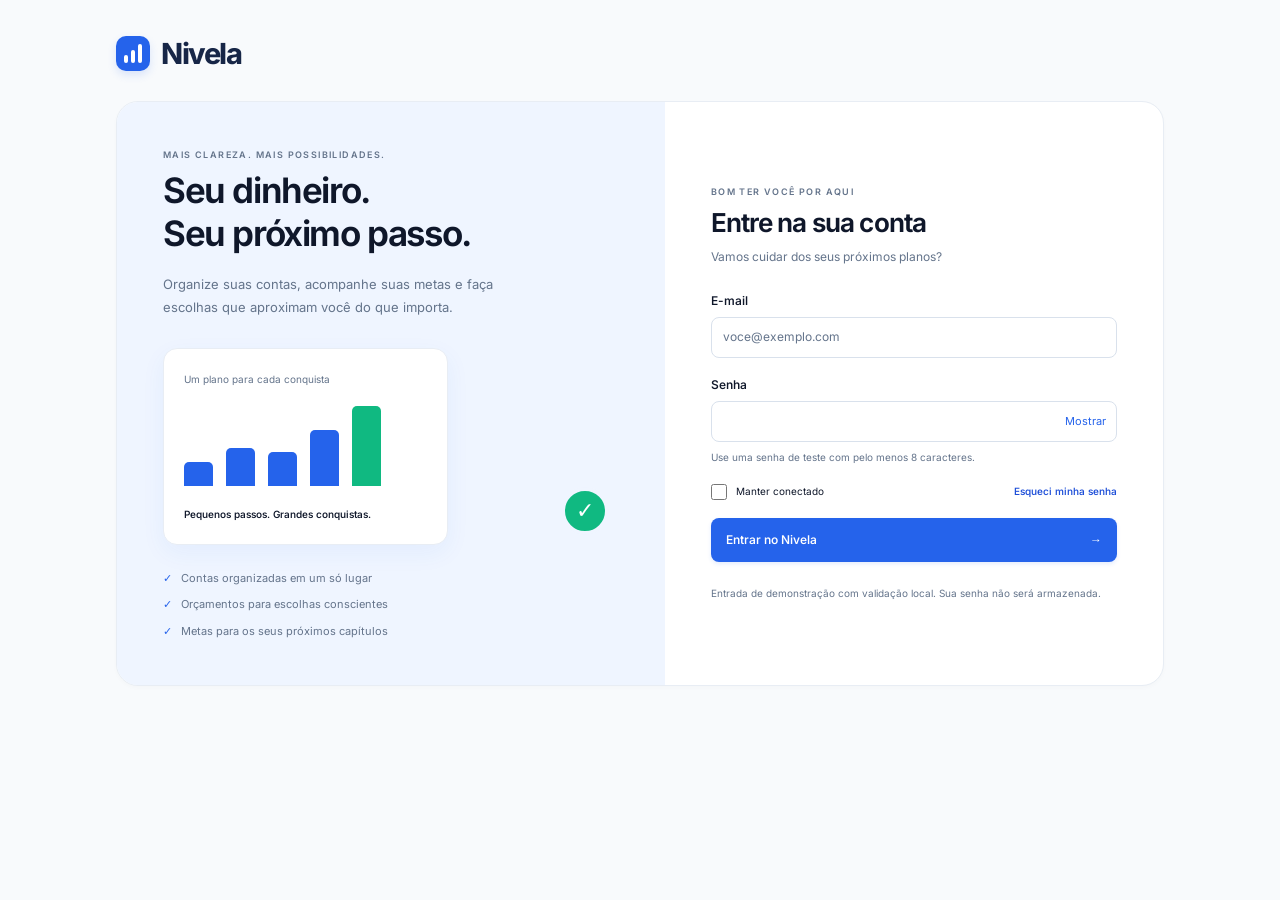
==== index.html @ a71a9084 "adicionando ilustracoes e carrossel de educacao financeira" ====
<!doctype html>
<html lang="pt-BR">
  <head>
    <meta charset="utf-8">
    <meta name="viewport" content="width=device-width, initial-scale=1">
    <meta name="description" content="Nivela: um painel para acompanhar seu saldo, organizar despesas e planejar suas próximas conquistas.">
    <meta name="theme-color" content="#F8FAFC">
    <title>Nivela — Controle Financeiro</title>
    <script src="assets/js/session.js"></script>
    <link rel="icon" type="image/svg+xml" href="assets/favicon.svg">
    <link rel="stylesheet" href="assets/css/style.css">
    <link rel="preload" href="assets/fonts/inter-latin-variable.woff2" as="font" type="font/woff2" crossorigin>
  </head>
  <body>
    <a class="skip-link" href="#dashboard">Pular para o painel</a>
    <!-- Ícones vetoriais locais e decorativos, sem bibliotecas externas. -->
    <svg class="icon-library" xmlns="http://www.w3.org/2000/svg" aria-hidden="true">
      <defs>
        <symbol id="i-grid" viewBox="0 0 24 24"><rect x="3" y="3" width="7" height="7" rx="1.5"/><rect x="14" y="3" width="7" height="7" rx="1.5"/><rect x="3" y="14" width="7" height="7" rx="1.5"/><rect x="14" y="14" width="7" height="7" rx="1.5"/></symbol>
        <symbol id="i-swap" viewBox="0 0 24 24"><path d="M4 7h15m-4-4 4 4-4 4M20 17H5m4-4-4 4 4 4"/></symbol>
        <symbol id="i-target" viewBox="0 0 24 24"><circle cx="12" cy="12" r="9"/><circle cx="12" cy="12" r="5"/><circle cx="12" cy="12" r="1"/></symbol>
        <symbol id="i-chart" viewBox="0 0 24 24"><path d="M4 3v17h17M8 15v-4m5 4V7m5 8V4"/></symbol>
        <symbol id="i-wallet" viewBox="0 0 24 24"><path d="M20 8V5a2 2 0 0 0-2-2H6a3 3 0 0 0-3 3v12a2 2 0 0 0 2 2h15V8H6a2 2 0 0 1 0-4"/><path d="M20 12h-5v5h5"/><path d="M16.5 14.5h.1"/></symbol>
        <symbol id="i-calendar" viewBox="0 0 24 24"><rect x="3" y="5" width="18" height="16" rx="3"/><path d="M7 3v4m10-4v4M3 11h18m-13 4h2m4 0h2"/></symbol>
        <symbol id="i-help" viewBox="0 0 24 24"><circle cx="12" cy="12" r="9"/><path d="M9.5 9a2.5 2.5 0 1 1 4 2c-1 .6-1.5 1-1.5 2.5M12 17h.01"/></symbol>
        <symbol id="i-chevron" viewBox="0 0 24 24"><path d="m9 5 7 7-7 7"/></symbol>
        <symbol id="i-down" viewBox="0 0 24 24"><path d="m7 10 5 5 5-5"/></symbol>
        <symbol id="i-arrow" viewBox="0 0 24 24"><path d="M4 12h16m-6-6 6 6-6 6"/></symbol>
        <symbol id="i-trend" viewBox="0 0 24 24"><path d="m3 17 6-6 4 4 8-10m-6 0h6v6"/></symbol>
        <symbol id="i-income" viewBox="0 0 24 24"><path d="M12 3v12m-5-5 5 5 5-5M4 15v5h16v-5"/></symbol>
        <symbol id="i-expense" viewBox="0 0 24 24"><path d="M12 15V3m-5 5 5-5 5 5M4 15v5h16v-5"/></symbol>
        <symbol id="i-bell" viewBox="0 0 24 24"><path d="M18 8a6 6 0 0 0-12 0c0 7-3 7-3 9h18c0-2-3-2-3-9M10 21h4"/></symbol>
        <symbol id="i-pie" viewBox="0 0 24 24"><path d="M11 3a9 9 0 1 0 10 10H11Z"/><path d="M15 3v6h6a9 9 0 0 0-6-6Z"/></symbol>
        <symbol id="i-home" viewBox="0 0 24 24"><path d="m3 11 9-8 9 8M5 9v12h5v-7h4v7h5V9"/></symbol>
        <symbol id="i-food" viewBox="0 0 24 24"><path d="M5 3v6a3 3 0 0 0 6 0V3M8 3v18M19 3c-3 3-4 6-4 10h4m0-10v18"/></symbol>
        <symbol id="i-car" viewBox="0 0 24 24"><path d="m5 10 2-6h10l2 6M3 10h18v9H3ZM6 19v2m12-2v2M6 14h2m8 0h2"/></symbol>
        <symbol id="i-card" viewBox="0 0 24 24"><rect x="3" y="5" width="18" height="14" rx="3"/><path d="M3 10h18M7 15h4"/></symbol>
        <symbol id="i-shield" viewBox="0 0 24 24"><path d="m12 3 8 3v6c0 5-8 9-8 9s-8-4-8-9V6Z"/><path d="m8 12 3 3 5-6"/></symbol>
        <symbol id="i-plane" viewBox="0 0 24 24"><path d="m3 10 7 2 2 9 3-7 6-9a1.5 1.5 0 0 0-2-2L3 10Zm7 2L21 3"/></symbol>
        <symbol id="i-laptop" viewBox="0 0 24 24"><rect x="5" y="3" width="14" height="13" rx="2"/><path d="m5 16-3 5h20l-3-5M10 18h4"/></symbol>
        <symbol id="i-check" viewBox="0 0 24 24"><path d="m5 12 4 4L19 6"/></symbol>
        <symbol id="i-lock" viewBox="0 0 24 24"><rect x="5" y="10" width="14" height="11" rx="2"/><path d="M8 10V7a4 4 0 0 1 8 0v3M12 14v3"/></symbol>
        <symbol id="i-doc" viewBox="0 0 24 24"><path d="M14 3H5v18h14V8Zm0 0v5h5M8 12h8m-8 4h6"/></symbol>
        <symbol id="i-coffee" viewBox="0 0 24 24"><path d="M4 8h13v8a4 4 0 0 1-4 4H8a4 4 0 0 1-4-4ZM17 9h2a3 3 0 0 1 0 6h-2M7 3v2m5-2v2M3 23h16"/></symbol>
      </defs>
    </svg>
    <div class="app-layout">
      <aside class="sidebar" aria-label="Navegação e perfil">
        <a class="brand" href="#dashboard" aria-label="Nivela, ir para o dashboard">
          <span class="brand-mark" aria-hidden="true"><span></span><span></span><span></span></span>
          <span>Nivela</span>
        </a>
        <div class="workspace-label"><span class="workspace-symbol">F</span><span>Finanças pessoais<small>Seu espaço de organização</small></span><svg class="icon icon-small" aria-hidden="true"><use href="#i-down"/></svg></div>
        <nav class="main-nav" aria-label="Menu principal">
          <p class="nav-label">PRINCIPAL</p>
          <ul>
            <li><a class="nav-link active" href="#dashboard" aria-current="page"><svg class="icon" aria-hidden="true"><use href="#i-grid"/></svg>Dashboard<span class="active-dot" aria-hidden="true"></span></a></li>
            <li><a class="nav-link" href="#transacoes"><svg class="icon" aria-hidden="true"><use href="#i-swap"/></svg>Transações<span class="nav-count">24</span></a></li>
            <li><a class="nav-link" href="#contas"><svg class="icon" aria-hidden="true"><use href="#i-wallet"/></svg>Contas e cartões</a></li>
          </ul>
          <p class="nav-label nav-label-secondary">ORGANIZAÇÃO</p>
          <ul>
            <li><a class="nav-link" href="#planejamento"><svg class="icon" aria-hidden="true"><use href="#i-target"/></svg>Planejamento &amp; Metas</a></li>
            <li><a class="nav-link" href="#relatorios"><svg class="icon" aria-hidden="true"><use href="#i-chart"/></svg>Relatórios</a></li>
            <li><a class="nav-link" href="#suporte" data-open-support><svg class="icon" aria-hidden="true"><use href="#i-help"/></svg>Suporte</a></li>
          </ul>
        </nav>
        <div class="sidebar-bottom">
          <div class="sidebar-tip">
            <span class="tip-icon"><svg class="icon" aria-hidden="true"><use href="#i-trend"/></svg></span>
            <p>Seu futuro começa<br>com um bom plano.</p>
            <span>Pequenos passos hoje.<br>Grandes conquistas amanhã.</span>
            <a href="#metas">Acompanhar minhas metas<svg class="icon icon-small" aria-hidden="true"><use href="#i-arrow"/></svg></a>
          </div>
          <div class="user-profile">
            <span class="avatar" aria-hidden="true">LF</span>
            <div><strong>Luiz Felipe</strong><span>Conta pessoal</span></div>
            <button class="profile-logout icon-button" type="button" data-sign-out aria-label="Sair do Nivela"><svg class="icon" viewBox="0 0 24 24" aria-hidden="true"><path d="M10 4H4v16h6M9 12h12m-4-4 4 4-4 4"/></svg></button>
          </div>
        </div>
      </aside>
      <main id="dashboard" tabindex="-1">
        <div class="topbar">
          <p>Meu espaço<span aria-hidden="true">/</span><strong>Dashboard</strong></p>
          <div class="topbar-right">
            <span class="today">Quarta-feira, <time datetime="2026-11-11">11 de novembro</time></span>
            <details class="notifications">
              <summary class="icon-button" aria-label="Notificações, 2 avisos"><svg class="icon" aria-hidden="true"><use href="#i-bell"/></svg><span class="notification-dot" aria-hidden="true"></span></summary>
              <div class="notification-panel"><strong>Seu dia na Nivela</strong><p>Internet vence hoje: <b>R$ 119,90</b>.</p><p>Seu orçamento de transporte atingiu <b>94%</b>.</p><a class="text-link" href="#contas">Conferir minhas contas <span aria-hidden="true">→</span></a></div>
            </details>
          </div>
        </div>
        <header class="page-header">
          <div><p class="eyebrow">CADA ESCOLHA CONTA</p><h1>Meu painel financeiro<span class="heading-dot">.</span></h1><p class="page-subtitle">Tudo em um só lugar para você ir mais longe.</p></div>
          <div class="header-actions"><div class="month-label"><svg class="icon" aria-hidden="true"><use href="#i-calendar"/></svg><time datetime="2026-11">Novembro de 2026</time></div><button class="button button-primary" type="button" id="new-transaction">+ Nova transação</button><a class="button button-secondary" href="#transacoes">Ver transações<svg class="icon icon-small" aria-hidden="true"><use href="#i-arrow"/></svg></a></div>
        </header>
        <p class="action-feedback" role="status" data-transaction-feedback hidden></p>
        <div class="dashboard-grid">
          <!-- 01 · Resumo mensal -->
          <article class="card summary-card" aria-labelledby="summary-title">
            <header class="card-header summary-header"><div class="card-heading"><h2 id="summary-title">Resumo do mês</h2><span class="period-note">01 a 30 de novembro</span></div><span class="badge badge-success"><span class="status-dot" aria-hidden="true"></span>Mês positivo</span></header>
            <dl class="summary-stats">
              <div class="stat stat-balance"><dt><span class="stat-icon tone-blue"><svg class="icon" aria-hidden="true"><use href="#i-wallet"/></svg></span>Saldo total</dt><dd>R$ 12.480<span>,90</span></dd><dd class="stat-note"><span class="positive"><svg class="icon icon-small" aria-hidden="true"><use href="#i-trend"/></svg>34,2%</span><span>vs. mês anterior</span></dd></div>
              <div class="stat"><dt><span class="stat-icon tone-green"><svg class="icon" aria-hidden="true"><use href="#i-income"/></svg></span>Receitas</dt><dd>R$ 8.500<span>,00</span></dd><dd class="stat-note"><span class="positive">+6,3%</span><span>vs. mês anterior</span></dd></div>
              <div class="stat"><dt><span class="stat-icon tone-red"><svg class="icon" aria-hidden="true"><use href="#i-expense"/></svg></span>Despesas</dt><dd>R$ 5.319<span>,10</span></dd><dd class="stat-note"><span class="positive">−8,1%</span><span>vs. mês anterior</span></dd></div>
              <div class="stat"><dt><span class="stat-icon tone-purple"><svg class="icon" aria-hidden="true"><use href="#i-trend"/></svg></span>Resultado líquido</dt><dd class="positive">R$ 3.180<span>,90</span></dd><dd class="stat-note"><span class="stat-note-dot" aria-hidden="true"></span><span>37,4% da sua receita</span></dd></div>
            </dl>
            <div class="summary-insight"><p><svg class="icon icon-small" aria-hidden="true"><use href="#i-check"/></svg><strong>Bom ritmo!</strong> Suas receitas superaram as despesas neste mês.</p><a class="text-link" href="#planejamento">Ver planejamento<svg class="icon icon-small" aria-hidden="true"><use href="#i-arrow"/></svg></a></div>
          </article>

          <!-- 02 · Gráficos desenhados exclusivamente com CSS -->
          <article class="card analytics-card" id="relatorios" aria-labelledby="analytics-title">
            <header class="card-header"><div class="card-title-group"><span class="section-icon tone-blue"><svg class="icon" aria-hidden="true"><use href="#i-pie"/></svg></span><div><h2 id="analytics-title">Seu dinheiro em perspectiva</h2><p class="card-subtitle">Entenda os números. Faça escolhas melhores.</p></div></div><span class="subtle-tag">Este mês</span></header>
            <div class="charts-grid">
              <figure class="category-figure">
                <figcaption><h3>Distribuição por categoria</h3><p>Onde você investiu seu mês</p></figcaption>
                <div class="category-visual">
                  <div class="donut" role="img" aria-label="Despesas de R$ 5.319,10: Moradia 40%, Alimentação 25%, Transporte 15%, Lazer 10%, Outros 10%."><div class="donut-center"><span>Total de despesas</span><strong>R$ 5.319<small>,10</small></strong></div></div>
                  <ul class="chart-legend" aria-label="Categorias de despesas"><li><span class="legend-dot dot-blue" aria-hidden="true"></span><span>Moradia</span><strong>40%</strong></li><li><span class="legend-dot dot-green" aria-hidden="true"></span><span>Alimentação</span><strong>25%</strong></li><li><span class="legend-dot dot-yellow" aria-hidden="true"></span><span>Transporte</span><strong>15%</strong></li><li><span class="legend-dot dot-purple" aria-hidden="true"></span><span>Lazer</span><strong>10%</strong></li><li><span class="legend-dot dot-slate" aria-hidden="true"></span><span>Outros</span><strong>10%</strong></li></ul>
                </div>
                <p class="figure-footnote"><span class="legend-dot dot-blue" aria-hidden="true"></span>Moradia é sua maior despesa.</p>
              </figure>
              <figure class="balance-figure">
                <figcaption><h3>Evolução do saldo</h3><p>Um olhar sobre os últimos 6 meses</p></figcaption>
                <div class="bar-chart" role="img" aria-label="Saldo final: junho R$ 7.200, julho R$ 8.100, agosto R$ 7.450, setembro R$ 9.420, outubro R$ 9.300, novembro R$ 12.480,90.">
                  <div class="chart-scale" aria-hidden="true"><span>15 mil</span><span>10 mil</span><span>5 mil</span><span>0</span></div>
                  <div class="bar-plot" aria-hidden="true"><div class="bar-column"><div class="bar bar-jun"></div><span class="bar-label">Jun</span></div><div class="bar-column"><div class="bar bar-jul"></div><span class="bar-label">Jul</span></div><div class="bar-column"><div class="bar bar-aug"></div><span class="bar-label">Ago</span></div><div class="bar-column"><div class="bar bar-sep"></div><span class="bar-label">Set</span></div><div class="bar-column"><div class="bar bar-oct"></div><span class="bar-label">Out</span></div><div class="bar-column"><span class="bar-value">12,5 mil</span><div class="bar bar-nov"></div><span class="bar-label current-month">Nov</span></div></div>
                </div>
                <p class="figure-footnote balance-footnote"><span class="positive"><svg class="icon icon-small" aria-hidden="true"><use href="#i-trend"/></svg>34,2%</span>em relação a outubro</p>
              </figure>
            </div>
          </article>
          <!-- 03 · Agenda de contas -->
          <article class="card bills-card" id="contas" aria-labelledby="bills-title">
            <header class="card-header"><div class="card-title-group"><span class="section-icon tone-yellow"><svg class="icon" aria-hidden="true"><use href="#i-calendar"/></svg></span><div><h2 id="bills-title">Contas a pagar e receber</h2><p class="card-subtitle">Seu mês, sem surpresas.</p></div></div></header>
            <div class="bill-overview"><div><span>Total a pagar</span><strong>R$ 2.359<span>,90</span></strong></div><span class="badge badge-neutral">4 em aberto</span></div>
            <div class="due-days" role="group" aria-label="Filtrar vencimentos de novembro">
              <button class="due-day is-active" type="button" data-due-date="all" aria-pressed="true"><strong>Todas</strong><span>do mês</span><i aria-hidden="true"></i></button>
              <button class="due-day" type="button" data-due-date="2026-11-11" aria-pressed="false"><strong>11</strong><span>Hoje</span><i aria-hidden="true"></i></button>
              <button class="due-day" type="button" data-due-date="2026-11-15" aria-pressed="false"><strong>15</strong><span>nov</span><i aria-hidden="true"></i></button>
              <button class="due-day" type="button" data-due-date="2026-11-18" aria-pressed="false"><strong>18</strong><span>nov</span><i aria-hidden="true"></i></button>
              <button class="due-day" type="button" data-due-date="2026-11-20" aria-pressed="false"><strong>20</strong><span>nov</span><i aria-hidden="true"></i></button>
              <button class="due-day" type="button" data-due-date="2026-11-28" aria-pressed="false"><strong>28</strong><span>nov</span><i aria-hidden="true"></i></button>
            </div>
            <div class="list-label"><h3>Próximos pagamentos</h3><span>Novembro</span></div>
            <ul class="bill-list" aria-label="Contas a pagar">
              <li id="internet-bill" data-date="2026-11-11" data-amount-cents="11990" data-type="expense" data-paid="false"><span class="item-icon tone-blue"><svg class="icon" aria-hidden="true"><use href="#i-home"/></svg></span><div class="bill-description"><strong>Internet</strong><span>Serviços · 11 nov</span></div><div class="bill-value"><strong>R$ 119,90</strong><span class="badge badge-danger">Vence hoje</span></div></li>
              <li id="rent-bill" data-date="2026-11-15" data-amount-cents="180000" data-type="expense" data-paid="false"><span class="item-icon tone-purple"><svg class="icon" aria-hidden="true"><use href="#i-home"/></svg></span><div class="bill-description"><strong>Aluguel</strong><span>Moradia · 15 nov</span></div><div class="bill-value"><strong>R$ 1.800,00</strong><span class="badge badge-warning">Em aberto</span></div></li>
              <li id="energy-bill" data-date="2026-11-18" data-amount-cents="16000" data-type="expense" data-paid="false"><span class="item-icon tone-yellow"><svg class="icon" aria-hidden="true"><use href="#i-home"/></svg></span><div class="bill-description"><strong>Energia elétrica</strong><span>Moradia · 18 nov</span></div><div class="bill-value"><strong>R$ 160,00</strong><span class="badge badge-neutral">Em aberto</span></div></li>
              <li id="card-bill" data-date="2026-11-20" data-amount-cents="28000" data-type="expense" data-paid="false"><span class="item-icon tone-blue"><svg class="icon" aria-hidden="true"><use href="#i-card"/></svg></span><div class="bill-description"><strong>Cartão de crédito</strong><span>Visa · 20 nov</span></div><div class="bill-value"><strong>R$ 280,00</strong><span class="badge badge-neutral">Em aberto</span></div></li>
              <li data-date="2026-11-09" data-amount-cents="5590" data-type="expense" data-paid="true"><span class="item-icon tone-slate"><svg class="icon" aria-hidden="true"><use href="#i-card"/></svg></span><div class="bill-description"><strong>Streaming</strong><span>Assinaturas · 09 nov</span></div><div class="bill-value"><strong>R$ 55,90</strong><span class="badge badge-success"><svg class="icon" aria-hidden="true"><use href="#i-check"/></svg>Pago</span></div></li>
            </ul>
            <div class="list-label receivables-label"><h3>A receber</h3><span class="positive">R$ 500,00</span></div>
            <ul class="bill-list receivable-list" aria-label="Contas a receber"><li id="freelance-bill" data-date="2026-11-28" data-amount-cents="50000" data-type="income" data-paid="false"><span class="item-icon tone-green"><svg class="icon" aria-hidden="true"><use href="#i-income"/></svg></span><div class="bill-description"><strong>Projeto freelance</strong><span>Renda extra · 28 nov</span></div><div class="bill-value"><strong class="positive">R$ 500,00</strong><span class="badge badge-success">Previsto</span></div></li></ul>
            <p class="empty-state" data-bills-empty hidden>Nenhuma conta nesta data.</p>
            <a class="bills-footer text-link" href="#transacoes">Ver todas as movimentações<svg class="icon icon-small" aria-hidden="true"><use href="#i-arrow"/></svg></a>
          </article>

          <!-- 04 · Orçamentos com progressos acessíveis -->
          <article class="card budget-card" id="planejamento" aria-labelledby="budget-title">
            <header class="card-header"><div class="card-title-group"><span class="section-icon tone-purple"><svg class="icon" aria-hidden="true"><use href="#i-target"/></svg></span><div><h2 id="budget-title">Planejamento e orçamentos</h2><p class="card-subtitle">Um limite para os gastos. Mais espaço para os planos.</p></div></div><span class="subtle-tag">4 orçamentos</span></header>
            <div class="budget-grid">
              <div class="budget-item"><div class="budget-label"><h3><span class="legend-dot dot-blue" aria-hidden="true"></span>Moradia</h3><span>89%</span></div><p class="budget-amount">R$ 2.130,00<span> / R$ 2.400,00</span></p><div class="progress-track" role="progressbar" aria-label="Orçamento de moradia" aria-valuemin="0" aria-valuemax="2400" aria-valuenow="2130" aria-valuetext="R$ 2.130 de R$ 2.400, 89% utilizado"><div class="progress-fill progress-home"></div></div></div>
              <div class="budget-item"><div class="budget-label"><h3><span class="legend-dot dot-green" aria-hidden="true"></span>Alimentação</h3><span>83%</span></div><p class="budget-amount">R$ 1.329,80<span> / R$ 1.600,00</span></p><div class="progress-track" role="progressbar" aria-label="Orçamento de alimentação" aria-valuemin="0" aria-valuemax="1600" aria-valuenow="1329.8" aria-valuetext="R$ 1.329,80 de R$ 1.600, 83% utilizado"><div class="progress-fill progress-food"></div></div></div>
              <div class="budget-item"><div class="budget-label"><h3><span class="legend-dot dot-yellow" aria-hidden="true"></span>Transporte</h3><span class="budget-warning">94% · Atenção</span></div><p class="budget-amount">R$ 797,90<span> / R$ 850,00</span></p><div class="progress-track" role="progressbar" aria-label="Orçamento de transporte" aria-valuemin="0" aria-valuemax="850" aria-valuenow="797.9" aria-valuetext="R$ 797,90 de R$ 850, 94% utilizado, próximo ao limite"><div class="progress-fill progress-transport"></div></div></div>
              <div class="budget-item"><div class="budget-label"><h3><span class="legend-dot dot-purple" aria-hidden="true"></span>Lazer</h3><span>76%</span></div><p class="budget-amount">R$ 531,90<span> / R$ 700,00</span></p><div class="progress-track" role="progressbar" aria-label="Orçamento de lazer" aria-valuemin="0" aria-valuemax="700" aria-valuenow="531.9" aria-valuetext="R$ 531,90 de R$ 700, 76% utilizado"><div class="progress-fill progress-leisure"></div></div></div>
            </div>
            <div class="budget-footer"><span class="budget-footer-icon"><svg class="icon icon-small" aria-hidden="true"><use href="#i-wallet"/></svg></span><p>Você ainda tem <strong>R$ 760,40</strong> disponíveis nos seus orçamentos.</p></div>
          </article>

          <!-- 05 · Metas de economia -->
          <article class="card goals-card" id="metas" aria-labelledby="goals-title">
            <header class="card-header"><div class="card-title-group"><span class="section-icon tone-green"><svg class="icon" aria-hidden="true"><use href="#i-shield"/></svg></span><div><h2 id="goals-title">Metas de economia</h2><p class="card-subtitle">Seu dinheiro trabalhando pelos seus próximos capítulos.</p></div></div><span class="goals-total"><span class="status-dot" aria-hidden="true"></span>3 sonhos em movimento</span></header>
            <div class="goals-grid">
              <section class="goal-item" aria-labelledby="reserve-title"><div class="goal-top"><span class="goal-icon tone-blue"><svg class="icon" aria-hidden="true"><use href="#i-shield"/></svg></span><span class="goal-percentage">68<span>%</span></span></div><h3 id="reserve-title">Reserva de emergência</h3><p class="goal-description">Tranquilidade para o que vier.</p><p class="goal-amount"><strong>R$ 6.800,00</strong><span> de R$ 10.000,00</span></p><div class="progress-track" role="progressbar" aria-label="Reserva de emergência" aria-valuemin="0" aria-valuemax="10000" aria-valuenow="6800" aria-valuetext="R$ 6.800 de R$ 10.000, 68% da meta"><div class="progress-fill progress-reserve"></div></div><p class="goal-remaining">Faltam <strong>R$ 3.200,00</strong> para sua segurança.</p></section>
              <section class="goal-item" aria-labelledby="travel-title"><div class="goal-top"><span class="goal-icon tone-purple"><svg class="icon" aria-hidden="true"><use href="#i-plane"/></svg></span><span class="goal-percentage goal-purple">49<span>%</span></span></div><h3 id="travel-title">Próxima viagem</h3><p class="goal-description">Novos destinos. Boas histórias.</p><p class="goal-amount"><strong>R$ 2.450,00</strong><span> de R$ 5.000,00</span></p><div class="progress-track" role="progressbar" aria-label="Meta para viagem" aria-valuemin="0" aria-valuemax="5000" aria-valuenow="2450" aria-valuetext="R$ 2.450 de R$ 5.000, 49% da meta"><div class="progress-fill progress-travel"></div></div><p class="goal-remaining">Faltam <strong>R$ 2.550,00</strong> para fazer as malas.</p></section>
              <section class="goal-item" aria-labelledby="laptop-title"><div class="goal-top"><span class="goal-icon tone-green"><svg class="icon" aria-hidden="true"><use href="#i-laptop"/></svg></span><span class="goal-percentage goal-green">30<span>%</span></span></div><h3 id="laptop-title">Novo notebook</h3><p class="goal-description">Um impulso para novas ideias.</p><p class="goal-amount"><strong>R$ 1.200,00</strong><span> de R$ 4.000,00</span></p><div class="progress-track" role="progressbar" aria-label="Meta para novo notebook" aria-valuemin="0" aria-valuemax="4000" aria-valuenow="1200" aria-valuetext="R$ 1.200 de R$ 4.000, 30% da meta"><div class="progress-fill progress-laptop"></div></div><p class="goal-remaining">Faltam <strong>R$ 2.800,00</strong> para o próximo upgrade.</p></section>
            </div>
          </article>

          <article class="card education-card" id="educacao" aria-labelledby="education-title" aria-roledescription="carrossel">
            <header class="card-header"><div class="card-title-group"><span class="section-icon tone-blue"><svg class="icon" aria-hidden="true"><use href="#i-doc"/></svg></span><div><h2 id="education-title">Educação financeira</h2><p class="card-subtitle">Conhecimento para cuidar melhor do que é seu.</p></div></div><button class="button button-secondary carousel-pause" type="button" id="carousel-pause" aria-pressed="false">Pausar rotação</button></header>
            <p class="sr-only" id="carousel-instructions">Use as setas para a esquerda e direita para mudar de dica. A rotação pausa enquanto você lê com o mouse ou teclado.</p>
            <div class="carousel-stage" tabindex="0" aria-label="Dicas de educação financeira" aria-describedby="carousel-instructions">
              <section class="carousel-slide" role="group" aria-roledescription="slide" aria-label="1 de 3">
                <img src="assets/img/reserva-emergencia.svg" width="480" height="300" alt="Cofre protegido por um escudo, com moedas guardadas para imprevistos.">
                <div class="education-copy"><span class="subtle-tag">01 · TRANQUILIDADE</span><h3>Um respiro para os imprevistos</h3><p>Comece sua reserva de emergência com o que cabe no seu mês. A constância vale mais do que esperar o momento perfeito.</p><ul><li>Estime seus gastos essenciais de um mês.</li><li>Defina uma contribuição que você consiga manter.</li><li>Guarde em uma opção de fácil acesso e baixo risco.</li></ul></div>
              </section>
              <section class="carousel-slide" role="group" aria-roledescription="slide" aria-label="2 de 3" hidden>
                <img src="assets/img/controle-orcamento.svg" width="480" height="300" alt="Gráfico de gastos ao lado de um recibo organizado por categorias.">
                <div class="education-copy"><span class="subtle-tag">02 · ORGANIZAÇÃO</span><h3>Seu orçamento tem espaço para escolhas</h3><p>Distribua a renda entre necessidades, planos e lazer. Revisar pequenos gastos ajuda a manter o que faz sentido para você.</p><ul><li>Compare o planejado com o que já foi gasto.</li><li>Revise as categorias que se aproximam do limite.</li><li>Reserve um espaço para aproveitar o presente.</li></ul></div>
              </section>
              <section class="carousel-slide" role="group" aria-roledescription="slide" aria-label="3 de 3" hidden>
                <img src="assets/img/metas-financeiras.svg" width="480" height="300" alt="Bandeira de chegada e alvo sobre degraus que representam o avanço de uma meta.">
                <div class="education-copy"><span class="subtle-tag">03 · CONQUISTAS</span><h3>Dê um destino ao que você economiza</h3><p>Uma meta fica mais próxima quando tem um valor, um prazo e um pequeno passo recorrente. Acompanhe o caminho e ajuste o ritmo.</p><ul><li>Escolha uma conquista que importa para você.</li><li>Divida o valor pelo número de meses disponíveis.</li><li>Celebre o progresso, mesmo quando ele parece pequeno.</li></ul></div>
              </section>
            </div>
            <div class="carousel-controls"><button class="button button-secondary" type="button" data-carousel-previous aria-label="Dica anterior"><span aria-hidden="true">←</span> Anterior</button><div class="carousel-dots" role="group" aria-label="Escolher dica"><button class="carousel-dot is-active" type="button" data-carousel-index="0" aria-label="Dica 1: reserva de emergência" aria-pressed="true"></button><button class="carousel-dot" type="button" data-carousel-index="1" aria-label="Dica 2: controle do orçamento" aria-pressed="false"></button><button class="carousel-dot" type="button" data-carousel-index="2" aria-label="Dica 3: metas financeiras" aria-pressed="false"></button></div><button class="button button-secondary" type="button" data-carousel-next aria-label="Próxima dica">Próximo <span aria-hidden="true">→</span></button></div>
            <p class="sr-only" role="status" id="carousel-status"></p>
          </article>

          <!-- 06 · Movimentações detalhadas -->
          <article class="card transactions-card" id="transacoes" aria-labelledby="transactions-title">
            <header class="card-header"><div class="card-title-group"><span class="section-icon tone-blue"><svg class="icon" aria-hidden="true"><use href="#i-swap"/></svg></span><div><h2 id="transactions-title">Últimas movimentações</h2><p class="card-subtitle">Os detalhes que fazem a diferença no seu mês.</p></div></div><span class="subtle-tag">6 de 24 transações</span></header>
            <div class="transaction-toolbar">
              <div class="filter-tabs" role="group" aria-label="Filtrar transações por tipo">
                <button class="filter-tab is-active" type="button" data-transaction-type="all" aria-pressed="true">Todas</button>
                <button class="filter-tab" type="button" data-transaction-type="income" aria-pressed="false">Receitas</button>
                <button class="filter-tab" type="button" data-transaction-type="expense" aria-pressed="false">Despesas</button>
              </div>
              <label class="search-field"><span class="sr-only">Buscar por nome ou categoria</span><input type="search" id="transaction-search" placeholder="Buscar por nome ou categoria" autocomplete="off"></label>
            </div>
            <p class="sr-only" role="status" data-filter-status></p>
            <div class="table-scroll" role="region" aria-label="Transações recentes, role horizontalmente para ver todas as colunas" tabindex="0">
              <table>
                <caption class="sr-only">Movimentações de novembro de 2026. Valores negativos são despesas e valores positivos são receitas.</caption>
                <thead><tr><th scope="col">Descrição</th><th scope="col">Categoria</th><th scope="col">Data</th><th scope="col">Conta</th><th scope="col">Status</th><th scope="col" class="amount-column">Valor</th></tr></thead>
                <tbody>
                  <tr data-type="expense" data-description="Supermercado" data-category="Alimentação" data-date="2026-11-10" data-amount-cents="32560"><th scope="row"><span class="transaction-description"><span class="item-icon tone-green"><svg class="icon" aria-hidden="true"><use href="#i-food"/></svg></span><span>Supermercado<small>Compras da semana</small></span></span></th><td><span class="category-tag">Alimentação</span></td><td><time datetime="2026-11-10">10 nov, 2026</time></td><td><span class="account-dot account-purple" aria-hidden="true"></span>Nubank</td><td><span class="badge badge-success">Pago</span></td><td class="amount-column expense-amount">− R$ 325,60</td></tr>
                  <tr data-type="expense" data-description="Internet" data-category="Moradia" data-date="2026-11-11" data-amount-cents="11990"><th scope="row"><span class="transaction-description"><span class="item-icon tone-blue"><svg class="icon" aria-hidden="true"><use href="#i-home"/></svg></span><span>Internet<small>Plano residencial</small></span></span></th><td><span class="category-tag">Moradia</span></td><td><time datetime="2026-11-11">11 nov, 2026</time></td><td><span class="account-dot account-orange" aria-hidden="true"></span>Itaú</td><td><span class="badge badge-danger">Vence hoje</span></td><td class="amount-column expense-amount">− R$ 119,90</td></tr>
                  <tr data-type="expense" data-description="Café com amigos" data-category="Lazer" data-date="2026-11-10" data-amount-cents="3600"><th scope="row"><span class="transaction-description"><span class="item-icon tone-yellow"><svg class="icon" aria-hidden="true"><use href="#i-coffee"/></svg></span><span>Café com amigos<small>Uma pausa no dia</small></span></span></th><td><span class="category-tag">Lazer</span></td><td><time datetime="2026-11-10">10 nov, 2026</time></td><td><span class="account-dot account-purple" aria-hidden="true"></span>Nubank</td><td><span class="badge badge-success">Pago</span></td><td class="amount-column expense-amount">− R$ 36,00</td></tr>
                  <tr data-type="expense" data-description="Streaming" data-category="Outros" data-date="2026-11-09" data-amount-cents="5590"><th scope="row"><span class="transaction-description"><span class="item-icon tone-purple"><svg class="icon" aria-hidden="true"><use href="#i-card"/></svg></span><span>Streaming<small>Assinatura mensal</small></span></span></th><td><span class="category-tag">Outros</span></td><td><time datetime="2026-11-09">09 nov, 2026</time></td><td><span class="account-dot account-blue" aria-hidden="true"></span>Cartão Visa</td><td><span class="badge badge-success">Pago</span></td><td class="amount-column expense-amount">− R$ 55,90</td></tr>
                  <tr data-type="expense" data-description="Combustível" data-category="Transporte" data-date="2026-11-08" data-amount-cents="18000"><th scope="row"><span class="transaction-description"><span class="item-icon tone-red"><svg class="icon" aria-hidden="true"><use href="#i-car"/></svg></span><span>Combustível<small>Abastecimento</small></span></span></th><td><span class="category-tag">Transporte</span></td><td><time datetime="2026-11-08">08 nov, 2026</time></td><td><span class="account-dot account-blue" aria-hidden="true"></span>Cartão Visa</td><td><span class="badge badge-success">Pago</span></td><td class="amount-column expense-amount">− R$ 180,00</td></tr>
                  <tr data-type="income" data-description="Salário" data-category="Receitas" data-date="2026-11-05" data-amount-cents="800000"><th scope="row"><span class="transaction-description"><span class="item-icon tone-green"><svg class="icon" aria-hidden="true"><use href="#i-income"/></svg></span><span>Salário<small>Seu trabalho, suas conquistas</small></span></span></th><td><span class="category-tag">Receitas</span></td><td><time datetime="2026-11-05">05 nov, 2026</time></td><td><span class="account-dot account-orange" aria-hidden="true"></span>Itaú</td><td><span class="badge badge-success">Recebido</span></td><td class="amount-column positive">+ R$ 8.000,00</td></tr>
                  <tr data-transactions-empty hidden><td colspan="6" class="empty-state">Nenhuma movimentação encontrada. Tente outro nome ou categoria.</td></tr>
                </tbody>
              </table>
            </div>
            <p class="table-note"><svg class="icon icon-small" aria-hidden="true"><use href="#i-lock"/></svg>Clareza em cada detalhe. Controle em cada escolha.</p>
          </article>
        </div>
        <details class="support-panel" id="suporte"><summary><span><svg class="icon icon-small" aria-hidden="true"><use href="#i-help"/></svg>Precisa de uma mão com seu planejamento?</span><svg class="icon icon-small" aria-hidden="true"><use href="#i-down"/></svg></summary><div><h2>Um pouco de clareza vai longe.</h2><p>O saldo total considera seu saldo anterior e o resultado do mês. Acompanhe os vencimentos na agenda, use os orçamentos para distribuir seus gastos e reserve uma parte da renda para suas metas.</p><p>As informações deste painel são ilustrativas. Os valores e as datas representam um cenário de novembro de 2026.</p><button class="button button-secondary support-button" type="button" data-open-support>Falar com o suporte</button></div></details>
        <footer class="page-footer"><p><strong>Nivela</strong><span>Mais clareza. Mais possibilidades.</span></p><span>Dados demonstrativos <span aria-hidden="true">·</span> Novembro de 2026</span></footer>
      </main>
    </div>
    <dialog class="app-dialog" id="transaction-dialog" aria-labelledby="transaction-dialog-title" aria-describedby="transaction-dialog-description">
      <header class="dialog-header"><div><h2 id="transaction-dialog-title">Nova transação</h2><p id="transaction-dialog-description">Organize cada movimento do seu dinheiro.</p></div><button class="dialog-close" type="button" data-close-dialog aria-label="Fechar nova transação">×</button></header>
      <form id="transaction-form">
        <fieldset class="transaction-types"><legend>Tipo de movimentação</legend><div class="type-options">
          <label class="type-option"><input type="radio" name="type" value="income" required><span>Receita</span></label>
          <label class="type-option"><input type="radio" name="type" value="expense" checked><span>Despesa</span></label>
          <label class="type-option"><input type="radio" name="type" value="transfer"><span>Transferência</span></label>
        </div></fieldset>
        <div class="form-grid">
          <div class="form-field field-full"><label for="transaction-description">Descrição</label><input id="transaction-description" name="description" type="text" maxlength="120" pattern=".*\S.*" placeholder="Ex.: compras do mercado" required></div>
          <div class="form-field"><label for="transaction-amount">Valor total (R$)</label><input id="transaction-amount" name="amount" type="number" min="0.01" max="999999999.99" step="0.01" inputmode="decimal" placeholder="0,00" required></div>
          <div class="form-field"><label for="transaction-date">Data</label><input id="transaction-date" name="date" type="date" min="1900-01-01" max="2099-12-31" required></div>
          <div class="form-field field-full"><label for="transaction-category">Categoria</label><select id="transaction-category" name="category" required><option value="">Selecione uma categoria</option><option>Moradia</option><option>Alimentação</option><option>Transporte</option><option>Lazer</option><option>Serviços</option><option>Outros</option></select></div>
        </div>
        <div class="transaction-options">
          <label class="checkbox-option"><input type="checkbox" name="recurring" id="transaction-recurring">Repetir mensalmente (recorrência)</label>
          <label class="checkbox-option"><input type="checkbox" name="installments" id="transaction-installments">Compra parcelada</label>
          <p class="form-help" id="schedule-help">Você pode repetir o lançamento ou dividir uma compra em parcelas.</p>
          <div class="form-field" id="installment-field" hidden><label for="installment-count">Número de parcelas</label><input id="installment-count" name="installmentCount" type="number" min="2" max="24" step="1" value="2" disabled></div>
        </div>
        <p class="form-error" id="transaction-error" role="alert" hidden></p>
        <footer class="dialog-actions"><button class="button button-secondary" type="button" data-close-dialog>Cancelar</button><button class="button button-primary" type="submit">Salvar transação</button></footer>
      </form>
    </dialog>
    <dialog class="app-dialog" id="support-dialog" aria-labelledby="support-dialog-title" aria-describedby="support-dialog-description">
      <header class="dialog-header"><div><h2 id="support-dialog-title">Como podemos ajudar?</h2><p id="support-dialog-description">Conte um pouco mais para a gente.</p></div><button class="dialog-close" type="button" data-close-dialog aria-label="Fechar suporte">×</button></header>
      <form id="support-form">
        <div class="form-grid">
          <div class="form-field"><label for="support-name">Nome</label><input id="support-name" name="name" type="text" autocomplete="name" minlength="2" maxlength="80" required></div>
          <div class="form-field"><label for="support-email">E-mail</label><input id="support-email" name="email" type="email" autocomplete="email" maxlength="150" required></div>
          <div class="form-field field-full"><label for="support-subject">Assunto</label><select id="support-subject" name="subject" required><option value="">Selecione o assunto</option><option>Transações</option><option>Orçamentos e metas</option><option>Dúvidas sobre o painel</option><option>Sugestões</option><option>Outros</option></select></div>
          <div class="form-field field-full"><label for="support-message">Mensagem</label><textarea id="support-message" name="message" minlength="10" maxlength="2000" placeholder="Escreva sua mensagem" required></textarea></div>
        </div>
        <p class="form-help support-note">A confirmação de contato fica registrada apenas nesta sessão do navegador.</p>
        <footer class="dialog-actions"><button class="button button-secondary" type="button" data-close-dialog>Cancelar</button><button class="button button-primary" type="submit">Enviar mensagem</button></footer>
      </form>
      <div class="support-confirmation" id="support-confirmation" role="status" tabindex="-1" hidden><span class="section-icon tone-green"><svg class="icon" aria-hidden="true"><use href="#i-check"/></svg></span><h3>Mensagem registrada nesta sessão</h3><p></p><button class="button button-primary" type="button" data-close-dialog>Concluir</button></div>
    </dialog>
    <script src="assets/js/app.js"></script>
    <script src="assets/js/carousel.js"></script>
  </body>
</html>
---- assets/css/style.css ----
@font-face {
  font-family: "Inter";
  font-style: normal;
  font-weight: 400 800;
  font-display: swap;
  src: url("../fonts/inter-latin-variable.woff2") format("woff2");
}

:root {
  --bg-app: #F8FAFC;
  --bg-card: #FFFFFF;
  --text-primary: #0F172A;
  --text-secondary: #64748B;
  --success: #10B981;
  --danger: #EF4444;
  --warning: #F59E0B;
  --brand: #2563EB;
  --border: #E8EDF4;
  --brand-light: #EFF5FF;
  --success-text: #047857;
  --danger-text: #B91C1C;
  --warning-text: #92400E;
  --purple: #8B5CF6;
  --radius: 18px;
  --shadow-card: 0 2px 5px rgb(15 23 42 / 2%);
}

*,
*::before,
*::after {
  box-sizing: border-box;
}

html {
  scroll-behavior: smooth;
  scroll-padding-top: 24px;
}

body {
  margin: 0;
  background: var(--bg-app);
  color: var(--text-primary);
  font-family: "Inter", -apple-system, BlinkMacSystemFont, "Segoe UI", sans-serif;
  font-size: 13px;
  line-height: 1.5;
  -webkit-font-smoothing: antialiased;
}

a {
  color: inherit;
  text-decoration: none;
}

button,
summary {
  font: inherit;
}

h1,
h2,
h3,
p,
figure,
dl,
dd {
  margin: 0;
}

ul {
  margin: 0;
  padding: 0;
  list-style: none;
}

:focus-visible {
  outline: 3px solid var(--brand);
  outline-offset: 4px;
}

.skip-link {
  position: fixed;
  top: 12px;
  left: 12px;
  z-index: 10;
  padding: 12px 20px;
  transform: translateY(-180%);
  border-radius: 8px;
  background: var(--text-primary);
  color: white;
}

.skip-link:focus {
  transform: translateY(0);
}

.sr-only {
  position: absolute;
  width: 1px;
  height: 1px;
  padding: 0;
  overflow: hidden;
  clip-path: inset(50%);
  white-space: nowrap;
}

.icon-library {
  position: absolute;
  width: 0;
  height: 0;
  overflow: hidden;
}

.icon {
  display: inline-block;
  width: 20px;
  height: 20px;
  flex-shrink: 0;
  fill: none;
  stroke: currentColor;
  stroke-width: 1.7;
  stroke-linecap: round;
  stroke-linejoin: round;
  vertical-align: middle;
}

.icon-small {
  width: 16px;
  height: 16px;
}

.app-layout {
  display: grid;
  grid-template-columns: 232px minmax(0, 1fr);
  min-height: 100vh;
}

.sidebar {
  position: sticky;
  top: 0;
  display: flex;
  height: 100vh;
  min-height: 720px;
  flex-direction: column;
  padding: 33px 18px 0;
  border-right: 1px solid var(--border);
  background: var(--bg-card);
}

.brand {
  display: flex;
  align-items: center;
  gap: 11px;
  width: fit-content;
  margin: 0 14px 32px;
  color: #172647;
  font-size: 29px;
  font-weight: 750;
  letter-spacing: -1.5px;
  line-height: 1;
}

.brand-period {
  color: var(--brand);
}

.brand-mark {
  display: flex;
  width: 34px;
  height: 35px;
  align-items: flex-end;
  justify-content: center;
  gap: 3px;
  padding: 8px;
  border-radius: 10px;
  background: var(--brand);
  box-shadow: 0 4px 8px rgb(37 99 235 / 15%);
}

.brand-mark span {
  width: 4px;
  border-radius: 2px;
  background: white;
}

.brand-mark span:nth-child(1) { height: 8px; }
.brand-mark span:nth-child(2) { height: 13px; }
.brand-mark span:nth-child(3) { height: 19px; }

.workspace-label {
  display: flex;
  align-items: center;
  gap: 9px;
  margin-bottom: 32px;
  padding: 12px 10px;
  border: 1px solid var(--border);
  border-radius: 11px;
  font-size: 11px;
  font-weight: 600;
}

.workspace-label small {
  display: block;
  margin-top: 2px;
  color: var(--text-secondary);
  font-size: 9px;
  font-weight: 400;
}

.workspace-symbol {
  display: grid;
  width: 30px;
  height: 31px;
  flex-shrink: 0;
  place-items: center;
  border-radius: 7px;
  background: var(--brand-light);
  color: var(--brand);
  font-size: 15px;
}

.workspace-label > .icon {
  width: 12px;
  margin-left: auto;
  color: var(--text-secondary);
}

.nav-label {
  margin: 0 12px 13px;
  color: var(--text-secondary);
  font-size: 9px;
  font-weight: 600;
  letter-spacing: 1.25px;
}

.nav-label-secondary {
  margin-top: 30px;
}

.main-nav li + li {
  margin-top: 6px;
}

.nav-link {
  display: flex;
  min-height: 43px;
  align-items: center;
  gap: 11px;
  padding: 11px 12px;
  border-radius: 9px;
  color: #59677E;
  font-size: 11px;
  font-weight: 500;
  transition: background-color 160ms ease, color 160ms ease;
}

.nav-link:hover {
  background: #F4F7FC;
  color: var(--brand);
}

.nav-link.active {
  background: var(--brand);
  color: white;
  font-weight: 600;
  box-shadow: 0 3px 5px rgb(37 99 235 / 12%);
}

.nav-link .icon {
  width: 18px;
  height: 18px;
}

.active-dot {
  width: 5px;
  height: 5px;
  margin-left: auto;
  border-radius: 50%;
  background: #B9D1FF;
}

.nav-count {
  margin-left: auto;
  padding: 1px 6px;
  border-radius: 5px;
  background: #F1F4F9;
  color: var(--text-secondary);
  font-size: 9px;
}

.sidebar-bottom {
  margin-top: auto;
  padding-top: 36px;
}

.sidebar-tip {
  padding: 17px 15px;
  border: 1px solid #DFEAFD;
  border-radius: 12px;
  background: #F6F9FF;
}

.tip-icon {
  display: inline-grid;
  width: 29px;
  height: 29px;
  place-items: center;
  margin-bottom: 10px;
  border-radius: 8px;
  background: #E8F0FF;
  color: var(--brand);
}

.sidebar-tip p {
  margin-bottom: 7px;
  font-size: 12px;
  font-weight: 650;
  line-height: 1.6;
}

.sidebar-tip > span:not(.tip-icon) {
  color: var(--text-secondary);
  font-size: 10px;
  line-height: 1.7;
}

.sidebar-tip a {
  display: flex;
  align-items: center;
  justify-content: space-between;
  gap: 4px;
  margin-top: 15px;
  color: #1D4ED8;
  font-size: 9px;
  font-weight: 600;
}

.user-profile {
  display: flex;
  align-items: center;
  gap: 10px;
  margin-top: 22px;
  padding: 20px 7px;
  border-top: 1px solid var(--border);
}

.avatar {
  display: grid;
  width: 35px;
  height: 35px;
  flex-shrink: 0;
  place-items: center;
  border: 3px solid #E9EFFA;
  border-radius: 50%;
  background: #DBE8FD;
  color: #254B86;
  font-size: 10px;
  font-weight: 700;
}

.user-profile strong {
  font-size: 11px;
  font-weight: 600;
}

.user-profile div > span {
  display: block;
  margin-top: 2px;
  color: var(--text-secondary);
  font-size: 9px;
}

.profile-lock {
  width: 13px;
  margin-left: auto;
  color: var(--text-secondary);
}

main {
  width: 100%;
  max-width: 1600px;
  min-width: 0;
  margin-inline: auto;
  padding: 27px 32px 22px;
}

.topbar,
.topbar-right,
.page-header,
.header-actions,
.month-label {
  display: flex;
  align-items: center;
}

.topbar {
  justify-content: space-between;
  margin-bottom: 32px;
  color: var(--text-secondary);
  font-size: 10px;
}

.topbar > p {
  display: flex;
  gap: 12px;
}

.topbar strong {
  color: #4B5A73;
  font-weight: 500;
}

.topbar-right {
  gap: 19px;
}

.notifications {
  position: relative;
}

.icon-button {
  position: relative;
  display: grid;
  width: 34px;
  height: 34px;
  place-items: center;
  border: 1px solid var(--border);
  border-radius: 9px;
  background: var(--bg-card);
  color: #52637C;
  cursor: pointer;
  list-style: none;
}

summary::-webkit-details-marker {
  display: none;
}

.icon-button .icon {
  width: 17px;
  height: 17px;
}

.notification-dot {
  position: absolute;
  top: 7px;
  right: 8px;
  width: 5px;
  height: 5px;
  border: 1px solid white;
  border-radius: 50%;
  background: var(--brand);
}

.notification-panel {
  position: absolute;
  top: 44px;
  right: 0;
  z-index: 5;
  width: 280px;
  padding: 18px;
  border: 1px solid var(--border);
  border-radius: 12px;
  background: var(--bg-card);
  box-shadow: 0 8px 25px rgb(15 23 42 / 9%);
  color: var(--text-secondary);
  font-size: 12px;
}

.notification-panel > strong {
  display: block;
  margin-bottom: 14px;
  color: var(--text-primary);
  font-size: 14px;
}

.notification-panel p {
  margin-bottom: 12px;
}

.page-header {
  align-items: flex-end;
  justify-content: space-between;
  gap: 20px;
  margin-bottom: 27px;
}

.eyebrow {
  margin-bottom: 7px;
  color: var(--text-secondary);
  font-size: 9px;
  font-weight: 600;
  letter-spacing: 1.4px;
}

h1 {
  font-size: clamp(25px, 2.2vw, 32px);
  font-weight: 650;
  letter-spacing: -1.2px;
  line-height: 1.3;
}

.heading-dot {
  color: var(--brand);
}

.page-subtitle {
  margin-top: 7px;
  color: var(--text-secondary);
  font-size: 11px;
}

.header-actions {
  flex-shrink: 0;
  gap: 10px;
  padding-bottom: 3px;
}

.month-label {
  min-height: 39px;
  gap: 9px;
  padding: 0 13px;
  border: 1px solid var(--border);
  border-radius: 8px;
  background: var(--bg-card);
  color: #46536A;
  font-size: 10px;
  font-weight: 500;
}

.month-label .icon {
  width: 16px;
  height: 16px;
  color: var(--text-secondary);
}

.button {
  display: inline-flex;
  min-height: 39px;
  align-items: center;
  justify-content: center;
  gap: 10px;
  padding: 9px 14px;
  border: 1px solid transparent;
  border-radius: 8px;
  font-size: 10px;
  font-weight: 550;
  transition: background-color 160ms ease;
}

.button-primary {
  background: var(--brand);
  color: white;
  box-shadow: 0 2px 4px rgb(37 99 235 / 12%);
}

.button-primary:hover {
  background: #1D4ED8;
}

.text-link {
  display: inline-flex;
  align-items: center;
  gap: 7px;
  color: #1D4ED8;
  font-size: 10px;
  font-weight: 550;
}

.text-link:hover {
  text-decoration: underline;
  text-underline-offset: 4px;
}

.dashboard-grid {
  display: grid;
  grid-template-columns: repeat(12, minmax(0, 1fr));
  gap: 20px;
}

.card {
  min-width: 0;
  padding: 23px;
  border: 1px solid var(--border);
  border-radius: var(--radius);
  background: var(--bg-card);
  box-shadow: var(--shadow-card);
}

.summary-card,
.goals-card,
.transactions-card {
  grid-column: span 12;
}

.analytics-card,
.budget-card {
  grid-column: span 8;
}

.bills-card {
  grid-column: span 4;
  grid-row: span 2;
}

.card-header,
.card-heading,
.card-title-group {
  display: flex;
  align-items: center;
}

.card-header {
  justify-content: space-between;
  gap: 12px;
  margin-bottom: 25px;
}

.card-heading { gap: 12px; }
.card-title-group { gap: 10px; min-width: 0; }

h2 {
  font-size: 13px;
  font-weight: 650;
  letter-spacing: -0.25px;
}

h3 {
  font-size: 11px;
  font-weight: 600;
  letter-spacing: -0.2px;
}

.card-subtitle {
  margin-top: 3px;
  color: var(--text-secondary);
  font-size: 9px;
}

.section-icon,
.stat-icon,
.item-icon {
  display: inline-grid;
  width: 33px;
  height: 33px;
  flex-shrink: 0;
  place-items: center;
  border-radius: 9px;
}

.section-icon .icon,
.stat-icon .icon,
.item-icon .icon {
  width: 17px;
  height: 17px;
}

.tone-blue { background: #EDF4FF; color: #2563EB; }
.tone-green { background: #EAF9F1; color: #07835E; }
.tone-red { background: #FEF0EF; color: #D44A4A; }
.tone-purple { background: #F1EDFE; color: #8055D9; }
.tone-yellow { background: #FFF6E5; color: #A76705; }
.tone-slate { background: #F0F3F7; color: #64748B; }

.period-note {
  padding-left: 12px;
  border-left: 1px solid var(--border);
  color: var(--text-secondary);
  font-size: 9px;
}

.badge {
  display: inline-flex;
  align-items: center;
  justify-content: center;
  gap: 5px;
  width: fit-content;
  padding: 4px 8px;
  border-radius: 5px;
  font-size: 9px;
  font-weight: 550;
  line-height: 1.4;
  white-space: nowrap;
}

.badge-success { background: #EAF8F0; color: var(--success-text); }
.badge-danger { background: #FEF0EF; color: var(--danger-text); }
.badge-warning { background: #FFF6E5; color: var(--warning-text); }
.badge-neutral { background: #F1F4F8; color: #52627B; }

.status-dot {
  width: 4px;
  height: 4px;
  border-radius: 50%;
  background: currentColor;
}

.summary-card { padding-bottom: 0; }
.summary-header { margin-bottom: 22px; }

.summary-stats {
  display: grid;
  grid-template-columns: repeat(4, minmax(0, 1fr));
  padding-bottom: 25px;
}

.stat {
  min-width: 0;
  padding-inline: 23px;
  border-left: 1px solid var(--border);
}

.stat:first-child { padding-left: 0; border: 0; }
.stat:last-child { padding-right: 0; }

.stat dt {
  display: flex;
  align-items: center;
  gap: 9px;
  margin-bottom: 11px;
  color: #53627B;
  font-size: 10px;
  font-weight: 500;
}

.stat-icon { width: 29px; height: 29px; border-radius: 8px; }
.stat-icon .icon { width: 15px; height: 15px; }

.stat dd:not(.stat-note) {
  font-size: clamp(22px, 1.9vw, 31px);
  font-weight: 650;
  letter-spacing: -1px;
  line-height: 1.4;
  font-variant-numeric: tabular-nums;
  white-space: nowrap;
}

.stat dd:not(.stat-note) > span {
  font-size: 0.72em;
  letter-spacing: -0.5px;
}

.stat-balance dd:not(.stat-note) { color: #2358C0; }

.stat-note {
  display: flex;
  align-items: center;
  flex-wrap: wrap;
  gap: 5px;
  margin-top: 8px;
  color: var(--text-secondary);
  font-size: 9px;
}

.positive { color: var(--success-text); }
.negative { color: var(--danger-text); }
.stat-note > .positive { display: inline-flex; align-items: center; gap: 3px; font-weight: 550; }
.stat-note .icon { width: 12px; height: 12px; }
.stat-note-dot { width: 4px; height: 4px; border-radius: 50%; background: var(--success); }

.summary-insight {
  display: flex;
  align-items: center;
  justify-content: space-between;
  flex-wrap: wrap;
  gap: 10px;
  padding-block: 13px;
  border-top: 1px solid var(--border);
}

.summary-insight p { display: flex; align-items: center; flex-wrap: wrap; gap: 5px; color: var(--text-secondary); font-size: 9px; }
.summary-insight p > .icon { margin-right: 3px; color: var(--success-text); }
.summary-insight strong { color: #46556E; font-weight: 550; }
.summary-insight .text-link { font-size: 9px; }

.subtle-tag {
  flex-shrink: 0;
  padding: 4px 8px;
  border: 1px solid var(--border);
  border-radius: 5px;
  color: var(--text-secondary);
  font-size: 9px;
}

.charts-grid { display: grid; grid-template-columns: 1fr 1fr; gap: 22px; }
.charts-grid figure { min-width: 0; }
.charts-grid figcaption p { margin-top: 4px; color: var(--text-secondary); font-size: 9px; }
.balance-figure { padding-left: 22px; border-left: 1px solid var(--border); }
.category-visual { display: flex; align-items: center; gap: 19px; min-height: 178px; padding-block: 20px; }

.donut {
  position: relative;
  display: grid;
  width: 128px;
  height: 128px;
  flex-shrink: 0;
  place-items: center;
  border-radius: 50%;
  background: conic-gradient(var(--brand) 0% 39.4%, white 39.4% 40%, var(--success) 40% 64.4%, white 64.4% 65%, var(--warning) 65% 79.4%, white 79.4% 80%, var(--purple) 80% 89.4%, white 89.4% 90%, #94A3B8 90% 99.4%, white 99.4% 100%);
  transform: rotate(-90deg);
}

.donut::before { position: absolute; inset: 20px; border-radius: 50%; background: white; content: ""; }
.donut-center { position: relative; text-align: center; transform: rotate(90deg); }
.donut-center > span { display: block; margin-bottom: 4px; color: var(--text-secondary); font-size: 7px; }
.donut-center strong { display: block; font-size: 14px; font-weight: 650; letter-spacing: -0.6px; }
.donut-center small { font-size: 10px; }
.chart-legend { display: grid; width: 100%; min-width: 0; gap: 13px; font-size: 9px; }
.chart-legend li { display: flex; align-items: center; gap: 6px; white-space: nowrap; }
.chart-legend li > span:not(.legend-dot) { color: #52617A; }
.chart-legend strong { margin-left: auto; font-size: 9px; font-weight: 550; }
.legend-dot { display: inline-block; width: 6px; height: 6px; flex-shrink: 0; border-radius: 2px; }
.dot-blue { background: var(--brand); }
.dot-green { background: var(--success); }
.dot-yellow { background: var(--warning); }
.dot-purple { background: var(--purple); }
.dot-slate { background: #94A3B8; }
.figure-footnote { display: flex; align-items: center; gap: 5px; color: var(--text-secondary); font-size: 8px; }

.bar-chart { display: flex; gap: 9px; height: 145px; margin-top: 21px; margin-bottom: 32px; }
.chart-scale { display: flex; width: 26px; flex-shrink: 0; flex-direction: column; justify-content: space-between; color: var(--text-secondary); font-size: 7px; line-height: 1; }
.bar-plot { display: grid; width: 100%; grid-template-columns: repeat(6, minmax(0, 1fr)); gap: 11px; border-bottom: 1px solid #E9EDF5; background: repeating-linear-gradient(to top, transparent 0 calc(100% / 3 - 1px), #EFF2F7 calc(100% / 3 - 1px) calc(100% / 3)); }
.bar-column { position: relative; display: flex; min-width: 0; height: 100%; align-items: center; flex-direction: column; justify-content: flex-end; }
.bar { width: 100%; max-width: 29px; flex-shrink: 0; border-radius: 4px 4px 0 0; background: #DDE8FD; }
.bar-jun { height: 48%; }
.bar-jul { height: 54%; }
.bar-aug { height: 49.6667%; }
.bar-sep { height: 62.8%; }
.bar-oct { height: 62%; }
.bar-nov { height: 83.206%; background: var(--brand); }
.bar-label { position: absolute; bottom: -22px; color: var(--text-secondary); font-size: 8px; }
.bar-label.current-month { color: var(--brand); font-weight: 600; }
.bar-value { margin-bottom: 5px; color: var(--brand); font-size: 7px; font-weight: 600; white-space: nowrap; }
.balance-footnote { margin-top: 9px; }
.balance-footnote .positive { display: inline-flex; align-items: center; gap: 3px; font-weight: 550; }
.balance-footnote .icon { width: 11px; height: 11px; }

.bills-card { display: flex; flex-direction: column; }
.bills-card .card-header { margin-bottom: 22px; }
.bill-overview { display: flex; align-items: center; justify-content: space-between; gap: 10px; margin-bottom: 20px; }
.bill-overview > div > span { display: block; margin-bottom: 4px; color: var(--text-secondary); font-size: 10px; }
.bill-overview strong { display: block; font-size: 28px; font-weight: 650; letter-spacing: -1px; }
.bill-overview strong > span { font-size: 20px; }
.bill-overview > .badge { align-self: flex-end; margin-bottom: 6px; }
.due-days { display: grid; grid-template-columns: repeat(5, minmax(0, 1fr)); gap: 6px; margin-bottom: 23px; }
.due-day { display: flex; min-height: 56px; align-items: center; flex-direction: column; justify-content: center; gap: 0; border: 1px solid var(--border); border-radius: 9px; color: var(--text-secondary); transition: border-color 160ms ease; }
.due-day:hover { border-color: var(--brand); }
.due-day strong { color: #334155; font-size: 14px; font-weight: 600; line-height: 1.4; }
.due-day > span { font-size: 8px; }
.due-day i { width: 3px; height: 3px; margin-top: 4px; border-radius: 50%; background: #ADB9CC; }
.due-today { border-color: var(--brand); background: var(--brand); color: white; box-shadow: 0 3px 5px rgb(37 99 235 / 12%); }
.due-today strong { color: white; }
.due-today i { background: #BFDBFE; }
.list-label { display: flex; align-items: center; justify-content: space-between; gap: 10px; margin-bottom: 3px; }
.list-label h3 { font-size: 10px; }
.list-label > span { color: var(--text-secondary); font-size: 9px; }
.bill-list li { display: flex; align-items: center; gap: 9px; padding-block: 13px; border-bottom: 1px solid var(--border); }
.bill-list li:target { background: #F5F8FF; border-radius: 6px; outline: 2px solid #DCE8FF; outline-offset: 4px; }
.bill-list .item-icon { width: 31px; height: 33px; border-radius: 8px; }
.bill-list .item-icon .icon { width: 16px; height: 16px; }
.bill-description { min-width: 0; }
.bill-description > strong { display: block; font-size: 10px; font-weight: 550; }
.bill-description > span { display: block; margin-top: 4px; color: var(--text-secondary); font-size: 8px; }
.bill-value { display: flex; align-items: flex-end; flex-shrink: 0; flex-direction: column; gap: 5px; margin-left: auto; }
.bill-value > strong { font-size: 11px; font-weight: 600; letter-spacing: -0.2px; }
.bill-value .badge { padding: 3px 6px; font-size: 8px; }
.bill-value .badge .icon { width: 10px; height: 10px; }
.receivables-label { margin-top: 18px; }
.receivables-label > .positive { color: var(--success-text); font-weight: 550; }
.receivable-list li { border-bottom: 0; }
.bills-footer { justify-content: space-between; margin-top: auto; padding-top: 17px; border-top: 1px solid var(--border); font-size: 9px; }

.budget-card .card-header { margin-bottom: 25px; }
.budget-grid { display: grid; grid-template-columns: repeat(2, minmax(0, 1fr)); gap: 23px 30px; }
.budget-label { display: flex; align-items: center; justify-content: space-between; gap: 7px; margin-bottom: 6px; }
.budget-label h3 { display: flex; align-items: center; gap: 7px; font-size: 10px; }
.budget-label > span { color: var(--text-secondary); font-size: 9px; }
.budget-label > .budget-warning { color: var(--warning-text); }
.budget-amount { margin-bottom: 9px; color: #334155; font-size: 10px; font-weight: 550; }
.budget-amount > span { color: var(--text-secondary); font-size: 9px; font-weight: 400; }
.progress-track { height: 6px; overflow: hidden; border-radius: 20px; background: #EEF2F8; }
.progress-fill { height: 100%; border-radius: inherit; background: var(--brand); }
.progress-home { width: 88.75%; }
.progress-food { width: 83.1125%; background: var(--success); }
.progress-transport { width: 93.8706%; background: var(--warning); }
.progress-leisure { width: 75.9857%; background: var(--purple); }
.budget-footer { display: flex; align-items: center; gap: 8px; margin-top: 24px; padding-top: 15px; border-top: 1px solid var(--border); color: var(--text-secondary); font-size: 9px; }
.budget-footer-icon { color: var(--brand); }
.budget-footer strong { color: #40516D; font-weight: 600; }

.goals-card .card-header { margin-bottom: 19px; }
.goals-total { display: flex; align-items: center; gap: 6px; color: var(--text-secondary); font-size: 9px; }
.goals-total .status-dot { width: 5px; height: 5px; background: var(--success); }
.goals-grid { display: grid; grid-template-columns: repeat(3, minmax(0, 1fr)); gap: 16px; }
.goal-item { min-width: 0; padding: 18px; border: 1px solid var(--border); border-radius: 12px; background: #FDFEFF; }
.goal-top { display: flex; align-items: center; justify-content: space-between; margin-bottom: 12px; }
.goal-icon { display: inline-grid; width: 36px; height: 36px; place-items: center; border-radius: 10px; }
.goal-percentage { color: #355BA0; font-size: 23px; font-weight: 600; letter-spacing: -1px; }
.goal-percentage > span { margin-left: 2px; font-size: 12px; font-weight: 450; }
.goal-purple { color: #8055C6; }
.goal-green { color: #07835E; }
.goal-item > h3 { font-size: 12px; font-weight: 600; }
.goal-description { margin-top: 4px; color: var(--text-secondary); font-size: 9px; }
.goal-amount { margin-top: 21px; margin-bottom: 9px; font-size: 10px; }
.goal-amount > strong { font-weight: 600; }
.goal-amount > span { color: var(--text-secondary); font-size: 9px; }
.goal-item .progress-track { height: 5px; }
.progress-reserve { width: 68%; }
.progress-travel { width: 49%; background: var(--purple); }
.progress-laptop { width: 30%; background: var(--success); }
.goal-remaining { margin-top: 11px; color: var(--text-secondary); font-size: 8px; }
.goal-remaining strong { color: #52617A; font-weight: 500; }

.transactions-card { padding-bottom: 0; }
.transactions-card .card-header { margin-bottom: 20px; }
.table-scroll { overflow-x: auto; scrollbar-width: thin; }
table { width: 100%; border-spacing: 0; border-collapse: collapse; text-align: left; white-space: nowrap; }
thead { background: #F8FAFC; }
thead th { padding: 10px 12px; color: var(--text-secondary); font-size: 9px; font-weight: 500; }
thead th:first-child { border-radius: 6px 0 0 6px; }
thead th:last-child { border-radius: 0 6px 6px 0; }
tbody th, tbody td { padding: 12px; border-bottom: 1px solid var(--border); font-size: 10px; font-weight: 400; }
tbody tr:last-child th, tbody tr:last-child td { border-bottom: 0; }
tbody td:not(.amount-column) { color: #52617A; }
.transaction-description { display: flex; align-items: center; gap: 10px; font-size: 10px; font-weight: 550; }
.transaction-description .item-icon { width: 31px; height: 32px; border-radius: 8px; }
.transaction-description .item-icon .icon { width: 15px; height: 15px; }
.transaction-description small { display: block; margin-top: 3px; color: var(--text-secondary); font-size: 8px; font-weight: 400; }
.category-tag { padding: 4px 8px; border: 1px solid #E8EDF5; border-radius: 5px; background: #FAFBFE; color: #5C6B82; font-size: 9px; }
.amount-column { text-align: right; }
tbody .amount-column { font-size: 11px; font-weight: 550; font-variant-numeric: tabular-nums; }
.expense-amount { color: #3F4D65; }
.account-dot { display: inline-block; width: 6px; height: 6px; margin-right: 6px; border-radius: 2px; vertical-align: 1px; }
.account-purple { background: #8B5CF6; }
.account-orange { background: #F59E0B; }
.account-blue { background: #2563EB; }
.table-note { display: flex; align-items: center; gap: 6px; padding-block: 15px; border-top: 1px solid var(--border); color: var(--text-secondary); font-size: 8px; }
.table-note .icon { width: 12px; height: 12px; }

.support-panel { margin-top: 20px; border: 1px solid var(--border); border-radius: 10px; background: var(--bg-card); }
.support-panel > summary { display: flex; min-height: 46px; align-items: center; justify-content: space-between; gap: 12px; padding: 12px 17px; color: #52617A; font-size: 10px; cursor: pointer; list-style: none; }
.support-panel > summary > span { display: flex; align-items: center; gap: 8px; }
.support-panel[open] > summary > .icon { transform: rotate(180deg); }
.support-panel > div { padding: 0 20px 20px; color: var(--text-secondary); font-size: 12px; }
.support-panel h2 { margin-top: 10px; margin-bottom: 9px; color: var(--text-primary); }
.support-panel p { max-width: 780px; margin-top: 7px; line-height: 1.8; }
.page-footer { display: flex; align-items: center; justify-content: space-between; gap: 15px; padding-top: 25px; color: var(--text-secondary); font-size: 8px; }
.page-footer p { display: flex; align-items: center; gap: 12px; }
.page-footer strong { color: #52617A; font-size: 14px; font-weight: 650; letter-spacing: -0.7px; }
.page-footer > span > span { padding-inline: 4px; }

@media (min-width: 1151px) and (max-width: 1350px) {
  .category-visual { gap: 12px; }
  .donut { width: 108px; height: 108px; }
  .donut::before { inset: 17px; }
  .donut-center strong { font-size: 12px; }
  .donut-center > span { font-size: 6px; }
  .chart-legend, .chart-legend strong { font-size: 8px; }
  .charts-grid { gap: 15px; }
  .balance-figure { padding-left: 15px; }
  .bar-plot { gap: 7px; }
}

@media (max-width: 1150px) {
  .app-layout { grid-template-columns: 212px minmax(0, 1fr); }
  .sidebar { padding-inline: 12px; }
  main { padding-inline: 24px; }
  .page-header { align-items: flex-start; flex-direction: column; }
  .analytics-card { grid-column: span 12; }
  .bills-card { grid-column: span 5; grid-row: auto; }
  .budget-card { grid-column: span 7; }
  .stat { padding-inline: 15px; }
  .stat dd:not(.stat-note) { font-size: 24px; }
}

@media (min-width: 761px) and (max-width: 1000px) {
  .summary-stats { grid-template-columns: repeat(2, minmax(0, 1fr)); row-gap: 25px; }
  .stat:nth-child(3) { padding-left: 0; border-left: 0; }
  .stat:nth-child(2) { padding-right: 0; }
  .charts-grid { grid-template-columns: minmax(0, 1fr); }
  .balance-figure { padding: 23px 0 0; border: 0; border-top: 1px solid var(--border); }
  .category-visual { justify-content: space-around; gap: 30px; }
  .chart-legend { max-width: 220px; }
  .bills-card, .budget-card { grid-column: span 12; }
  .goals-grid { grid-template-columns: minmax(0, 1fr); }
  .goals-total { display: none; }
  .table-scroll { margin-inline: -5px; }
}

@media (max-width: 760px) {
  .app-layout { grid-template-columns: minmax(0, 1fr); }
  .sidebar { position: static; height: auto; min-height: 0; padding: 19px 20px 0; border-right: 0; border-bottom: 1px solid var(--border); }
  .brand { margin: 0 0 18px; font-size: 25px; }
  .brand-mark { width: 30px; height: 31px; }
  .workspace-label, .nav-label, .sidebar-tip { display: none; }
  .main-nav { display: flex; gap: 6px; overflow-x: auto; padding: 4px 3px 14px; scrollbar-width: thin; }
  .main-nav ul { display: flex; gap: 6px; }
  .main-nav li + li { margin: 0; }
  .nav-link { min-height: 37px; gap: 7px; padding: 9px 11px; white-space: nowrap; }
  .nav-link .icon { width: 15px; height: 15px; }
  .active-dot, .nav-count { display: none; }
  .sidebar-bottom { position: absolute; top: 9px; right: 20px; margin: 0; padding: 0; }
  .user-profile { margin: 0; padding: 10px 0; border: 0; }
  .profile-lock { display: none; }
  main { padding: 20px; }
  .topbar { margin-bottom: 26px; }
  .today { display: none; }
  .page-header { gap: 20px; margin-bottom: 23px; }
  .header-actions { flex-wrap: wrap; }
  .dashboard-grid { gap: 16px; }
  .card { padding: 20px; }
  .bills-card, .budget-card { grid-column: span 12; }
  .summary-stats { grid-template-columns: repeat(2, minmax(0, 1fr)); row-gap: 24px; }
  .stat:nth-child(3) { padding-left: 0; border-left: 0; }
  .stat:nth-child(2) { padding-right: 0; }
  .stat dd:not(.stat-note) { font-size: clamp(21px, 5vw, 29px); }
  .period-note { display: none; }
  .summary-insight { padding-block: 14px; }
  .summary-insight p { line-height: 1.8; }
  .charts-grid { grid-template-columns: minmax(0, 1fr); gap: 25px; }
  .balance-figure { padding: 23px 0 0; border: 0; border-top: 1px solid var(--border); }
  .category-visual { justify-content: space-around; gap: 25px; padding-inline: 6px; }
  .donut { width: 142px; height: 142px; }
  .donut::before { inset: 23px; }
  .donut-center strong { font-size: 15px; }
  .chart-legend { max-width: 180px; gap: 15px; font-size: 11px; }
  .chart-legend strong { font-size: 10px; }
  .bar-chart { height: 165px; margin-top: 24px; }
  .chart-scale { font-size: 8px; }
  .bar-plot { gap: 18px; }
  .bar { max-width: 37px; }
  .bar-label { font-size: 9px; }
  .bar-value { font-size: 9px; }
  .budget-grid { gap: 24px 22px; }
  .goals-total { display: none; }
  .goals-grid { grid-template-columns: minmax(0, 1fr); gap: 12px; }
  .goal-item { padding: 19px; }
  .goal-top { margin-bottom: 11px; }
  .goal-amount { margin-top: 16px; }
  .goal-remaining { font-size: 9px; }
  .goal-description { font-size: 10px; }
  .bills-card .bill-description > strong { font-size: 12px; }
  .bill-description > span { font-size: 9px; }
  .bill-value > strong { font-size: 12px; }
  .bill-value .badge { font-size: 9px; }
  .bill-list li { padding-block: 16px; }
  .due-days { gap: 8px; }
  .card-subtitle { font-size: 10px; }
  .page-footer { align-items: flex-start; flex-direction: column; gap: 10px; padding-bottom: 8px; }
  .page-footer > span { font-size: 9px; }
  .transactions-card .card-title-group > .section-icon { display: none; }
  .transactions-card .subtle-tag { padding-inline: 6px; font-size: 8px; }
  .support-panel > summary { line-height: 1.6; }
}

@media (max-width: 380px) {
  .user-profile div { display: none; }
  main { padding-inline: 14px; }
  .card { padding: 16px; }
  .category-visual { gap: 15px; padding-inline: 0; }
  .donut { width: 124px; height: 124px; }
  .donut::before { inset: 20px; }
  .donut-center strong { font-size: 13px; }
  .chart-legend { font-size: 9px; }
  .budget-grid { grid-template-columns: minmax(0, 1fr); }
  .page-subtitle { font-size: 10px; }
  .stat { padding-inline: 10px; }
  .stat dt { gap: 6px; font-size: 9px; }
  .stat-note { gap: 4px; font-size: 8px; }
  .stat dd:not(.stat-note) { font-size: 20px; }
  .subtle-tag { font-size: 8px; }
  .analytics-card .subtle-tag, .budget-card .subtle-tag { display: none; }
}

[hidden] { display: none !important; }

.due-days { grid-template-columns: repeat(6, minmax(0, 1fr)); }
.due-day { padding: 5px 2px; background: var(--bg-card); font: inherit; cursor: pointer; transition: background-color 180ms ease, color 180ms ease, border-color 180ms ease; }
.due-day[data-due-date="all"] strong { font-size: 10px; }
.due-day.is-active { border-color: var(--brand); background: var(--brand); color: white; }
.due-day.is-active strong { color: white; }
.due-day.is-active i { background: #BFDBFE; }
.empty-state { padding: 22px 8px; color: var(--text-secondary); text-align: center; font-size: 11px; }

.transaction-toolbar { display: flex; align-items: center; justify-content: space-between; flex-wrap: wrap; gap: 12px; margin-bottom: 16px; }
.filter-tabs { display: inline-flex; gap: 3px; padding: 3px; border: 1px solid var(--border); border-radius: 8px; background: var(--bg-app); }
.filter-tab { min-height: 30px; padding: 6px 12px; border: 0; border-radius: 5px; background: transparent; color: var(--text-secondary); font: inherit; font-size: 10px; cursor: pointer; transition: background-color 180ms ease, color 180ms ease, box-shadow 180ms ease; }
.filter-tab:hover { background: var(--brand-light); color: var(--brand); }
.filter-tab.is-active { background: var(--brand); color: white; box-shadow: 0 2px 4px rgb(37 99 235 / 12%); }
.search-field { display: block; width: min(100%, 260px); }
.search-field input { width: 100%; min-height: 36px; padding: 8px 12px; border: 1px solid var(--border); border-radius: 8px; background: var(--bg-card); color: var(--text-primary); font: inherit; font-size: 11px; }
.search-field input::placeholder { color: var(--text-secondary); }
td.empty-state { padding: 28px 12px; text-align: center; white-space: normal; }

@media (max-width: 480px) {
  .search-field { width: 100%; }
}

.button { cursor: pointer; font-family: inherit; }
.button-secondary { border-color: var(--border); background: var(--bg-card); color: #46536A; }
.button-secondary:hover { background: var(--brand-light); border-color: #C9DAFD; }
.action-feedback { margin-bottom: 18px; padding: 12px 16px; border: 1px solid #BBE8D4; border-radius: 9px; background: #EAF9F1; color: var(--success-text); font-size: 12px; }
.app-dialog { width: min(520px, calc(100% - 32px)); max-height: calc(100dvh - 32px); margin: auto; padding: 25px; overflow-y: auto; border: 1px solid var(--border); border-radius: var(--radius); background: var(--bg-card); color: var(--text-primary); font-family: inherit; box-shadow: 0 24px 70px rgb(15 23 42 / 20%); }
.app-dialog::backdrop { background: rgb(15 23 42 / 42%); backdrop-filter: blur(3px); }
.dialog-header { display: flex; align-items: flex-start; justify-content: space-between; gap: 16px; margin-bottom: 22px; }
.dialog-header h2 { font-size: 20px; letter-spacing: -0.6px; }
.dialog-header p { margin-top: 5px; color: var(--text-secondary); font-size: 11px; }
.dialog-close { display: grid; width: 32px; height: 32px; flex-shrink: 0; place-items: center; border: 1px solid var(--border); border-radius: 8px; background: var(--bg-card); color: var(--text-secondary); font-size: 23px; cursor: pointer; }
.dialog-close:hover { background: var(--bg-app); color: var(--text-primary); }
.transaction-types { margin: 0 0 18px; padding: 0; border: 0; }
.transaction-types legend, .form-field label { display: block; margin-bottom: 7px; font-size: 12px; font-weight: 550; }
.type-options { display: grid; grid-template-columns: repeat(3, minmax(0, 1fr)); gap: 8px; }
.type-option { position: relative; cursor: pointer; }
.type-option input { position: absolute; width: 1px; height: 1px; opacity: 0; }
.type-option span { display: block; padding: 10px 4px; border: 1px solid var(--border); border-radius: 8px; color: var(--text-secondary); text-align: center; font-size: 12px; transition: background-color 180ms ease, border-color 180ms ease, color 180ms ease; }
.type-option input:checked + span { border-color: var(--brand); background: var(--brand-light); color: #1D4ED8; }
.type-option input:focus-visible + span { outline: 3px solid var(--brand); outline-offset: 3px; }
.form-grid { display: grid; grid-template-columns: repeat(2, minmax(0, 1fr)); gap: 16px; }
.field-full { grid-column: 1 / -1; }
.form-field { min-width: 0; }
.form-field input, .form-field select, .form-field textarea { display: block; width: 100%; min-height: 41px; padding: 10px 11px; border: 1px solid #D9E1EC; border-radius: 8px; background: var(--bg-card); color: var(--text-primary); font: inherit; font-size: 12px; }
.form-field textarea { min-height: 115px; resize: vertical; }
.form-field input::placeholder, .form-field textarea::placeholder { color: var(--text-secondary); }
.transaction-options { display: grid; gap: 12px; margin-top: 20px; }
.checkbox-option { display: flex; align-items: center; gap: 9px; font-size: 12px; cursor: pointer; }
.checkbox-option input { width: 16px; height: 16px; margin: 0; accent-color: var(--brand); }
.checkbox-option:has(input:disabled) { color: var(--text-secondary); cursor: default; }
.form-help { color: var(--text-secondary); font-size: 10px; line-height: 1.7; }
.form-error { margin-top: 16px; padding: 10px; border-radius: 7px; background: #FEF0EF; color: var(--danger-text); font-size: 11px; }
.dialog-actions { display: flex; justify-content: flex-end; flex-wrap: wrap; gap: 9px; margin-top: 23px; padding-top: 18px; border-top: 1px solid var(--border); }
.dialog-actions .button { min-height: 40px; font-size: 12px; }

@media (max-width: 480px) {
  .app-dialog { padding: 20px; }
  .form-grid { grid-template-columns: minmax(0, 1fr); }
  .type-option span { font-size: 11px; }
}

.stat-balance dd.negative:not(.stat-note) { color: var(--danger-text); }
.stat.long-value dd:not(.stat-note) { font-size: clamp(12.5px, 1.45vw, 22px); letter-spacing: -0.5px; }
.budget-label { flex-wrap: wrap; }
.progress-fill { transition: width 260ms ease, background-color 180ms ease; }
.budget-label > span { padding: 2px 5px; border-radius: 5px; transition: background-color 180ms ease, color 180ms ease; }
.budget-item[data-budget-status="warning"] .progress-fill,
.budget-item[data-budget-status="warning"] .budget-label > span { background: var(--warning); }
.budget-item[data-budget-status="danger"] .progress-fill,
.budget-item[data-budget-status="danger"] .budget-label > span { background: var(--danger); }
.budget-item[data-budget-status="warning"] .budget-label > span,
.budget-item[data-budget-status="danger"] .budget-label > span { color: var(--text-primary); }

.modal-open { overflow: hidden; }
.app-dialog[open] { animation: dialog-enter 180ms ease-out; }
.app-dialog[open]::backdrop { animation: backdrop-enter 180ms ease-out; }
.dialog-close, .button { transition: background-color 180ms ease, color 180ms ease, border-color 180ms ease, box-shadow 180ms ease; }
.button:active { box-shadow: none; }
.support-button { margin-top: 14px; }
.support-note { margin-top: 18px; }
.support-confirmation { padding: 15px 0; text-align: center; }
.support-confirmation > .section-icon { width: 42px; height: 42px; margin-bottom: 15px; }
.support-confirmation h3 { margin-bottom: 10px; font-size: 17px; }
.support-confirmation p { margin-bottom: 24px; color: var(--text-secondary); font-size: 12px; line-height: 1.8; }
.support-confirmation .button { font-size: 12px; }

@keyframes dialog-enter {
  from { opacity: 0; transform: translateY(10px); }
  to { opacity: 1; transform: translateY(0); }
}

@keyframes backdrop-enter {
  from { opacity: 0; }
  to { opacity: 1; }
}

.profile-logout { flex-shrink: 0; margin-left: auto; }
.login-main { width: 100%; max-width: 1120px; min-height: 100vh; padding: 36px; }
.login-brand-header { margin-bottom: 30px; }
.login-brand-header .brand { margin: 0; }
.login-shell { display: grid; grid-template-columns: 1.1fr 1fr; min-height: 560px; overflow: hidden; border: 1px solid var(--border); border-radius: 22px; background: var(--bg-card); box-shadow: var(--shadow-card); }
.login-intro { display: flex; flex-direction: column; justify-content: center; padding: 46px; background: var(--brand-light); }
.login-intro h2 { margin-bottom: 17px; font-size: 35px; font-weight: 650; letter-spacing: -1.4px; line-height: 1.25; }
.login-intro > p:not(.eyebrow) { max-width: 340px; color: var(--text-secondary); font-size: 13px; line-height: 1.8; }
.login-visual { position: relative; padding: 28px 20px 25px 0; }
.login-mini-card { max-width: 285px; padding: 20px; border: 1px solid var(--border); border-radius: 14px; background: var(--bg-card); box-shadow: 0 8px 24px rgb(37 99 235 / 6%); }
.login-mini-card > span { color: var(--text-secondary); font-size: 10px; }
.login-mini-card strong { font-size: 10px; font-weight: 550; }
.login-mini-bars { display: flex; height: 80px; align-items: flex-end; gap: 13px; margin: 18px 0; }
.login-mini-bars i { width: 29px; border-radius: 5px 5px 0 0; background: var(--brand); }
.login-mini-bars i:nth-child(1) { height: 30%; }
.login-mini-bars i:nth-child(2) { height: 48%; }
.login-mini-bars i:nth-child(3) { height: 43%; }
.login-mini-bars i:nth-child(4) { height: 70%; }
.login-mini-bars i:nth-child(5) { height: 100%; background: var(--success); }
.login-check { position: absolute; right: 10px; bottom: 35px; display: grid; width: 48px; height: 48px; place-items: center; border: 4px solid var(--brand-light); border-radius: 50%; background: var(--success); color: white; font-size: 22px; }
.login-benefits { display: grid; gap: 10px; color: var(--text-secondary); font-size: 11px; }
.login-benefits li::before { margin-right: 9px; color: var(--brand); content: "✓"; }
.login-card { display: flex; flex-direction: column; justify-content: center; padding: 46px; }
.login-card h1 { font-size: 26px; letter-spacing: -0.8px; }
.login-subtitle { margin: 8px 0 26px; color: var(--text-secondary); font-size: 12px; }
.login-card form { display: grid; gap: 18px; }
.password-field { position: relative; }
.password-field input { padding-right: 78px; }
.password-field button { position: absolute; top: 2px; right: 2px; bottom: 2px; padding-inline: 9px; border: 0; border-radius: 6px; background: var(--bg-card); color: var(--brand); font: inherit; font-size: 11px; cursor: pointer; }
.login-card .form-help { margin-top: 7px; }
.login-options { display: flex; align-items: center; justify-content: space-between; flex-wrap: wrap; gap: 12px; }
.login-options .checkbox-option { font-size: 10px; }
.login-submit { width: 100%; min-height: 44px; justify-content: space-between; font-size: 12px; }
.login-feedback { padding: 12px; border: 1px solid var(--border); border-radius: 8px; background: var(--brand-light); color: var(--text-primary); font-size: 11px; line-height: 1.8; }
.login-disclaimer { margin-top: 22px; color: var(--text-secondary); font-size: 10px; line-height: 1.8; }

@media (max-width: 760px) {
  .login-main { padding: 24px 20px; }
  .login-shell { grid-template-columns: minmax(0, 1fr); }
  .login-intro { padding: 28px; }
  .login-intro h2 { font-size: 29px; }
  .login-visual, .login-benefits { display: none; }
  .login-card { padding: 28px; }
}

.education-card { grid-column: span 12; }
.education-card .card-header { flex-wrap: wrap; }
.carousel-slide { display: grid; grid-template-columns: minmax(0, 0.85fr) minmax(0, 1.15fr); align-items: center; gap: 32px; }
.carousel-slide img { display: block; width: 100%; height: auto; max-height: 260px; border-radius: 13px; background: var(--brand-light); }
.education-copy > h3 { margin-top: 14px; margin-bottom: 10px; font-size: 20px; letter-spacing: -0.6px; }
.education-copy > p { max-width: 470px; color: var(--text-secondary); font-size: 12px; line-height: 1.8; }
.education-copy > ul { display: grid; gap: 7px; margin-top: 15px; color: var(--text-secondary); font-size: 11px; }
.education-copy li::before { margin-right: 7px; color: var(--brand); content: "✓"; }
.carousel-controls { display: flex; align-items: center; justify-content: space-between; gap: 8px; margin-top: 22px; }
.carousel-dots { display: flex; gap: 4px; }
.carousel-dot { display: grid; width: 30px; height: 32px; place-items: center; padding: 0; border: 0; border-radius: 6px; background: transparent; cursor: pointer; }
.carousel-dot::before { width: 8px; height: 8px; border: 1px solid var(--text-secondary); border-radius: 50%; content: ""; }
.carousel-dot.is-active::before { border-color: var(--brand); background: var(--brand); }
.carousel-dot:hover { background: var(--brand-light); }
.carousel-pause:disabled { color: var(--text-secondary); cursor: default; }

@media (max-width: 760px) {
  .carousel-slide { grid-template-columns: minmax(0, 1fr); gap: 20px; }
  .carousel-slide img { max-height: 220px; }
  .education-copy > h3 { font-size: 18px; }
}

@media (prefers-reduced-motion: reduce) {
  html {
    scroll-behavior: auto;
  }

  *, *::before, *::after {
    transition: none !important;
    animation: none !important;
  }
}
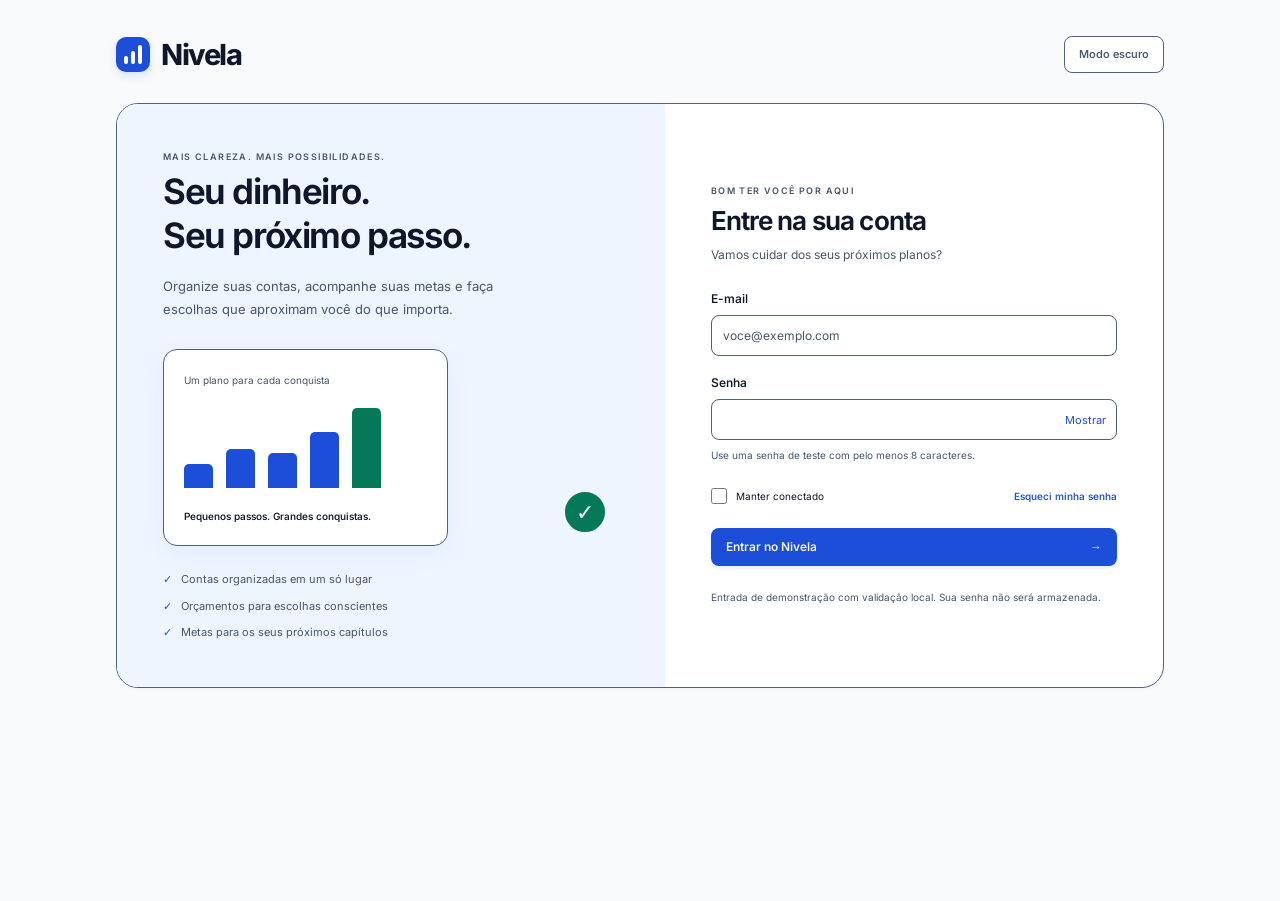
==== commit 4ab808a5: "implementando modo escuro e ajuste de contraste wcag" ====
--- a/index.html
+++ b/index.html
@@ -7,6 +7,7 @@
     <meta name="theme-color" content="#F8FAFC">
     <title>Nivela — Controle Financeiro</title>
     <script src="assets/js/session.js"></script>
+    <script src="assets/js/accessibility.js"></script>
     <link rel="icon" type="image/svg+xml" href="assets/favicon.svg">
     <link rel="stylesheet" href="assets/css/style.css">
     <link rel="preload" href="assets/fonts/inter-latin-variable.woff2" as="font" type="font/woff2" crossorigin>
@@ -83,6 +84,7 @@
         <div class="topbar">
           <p>Meu espaço<span aria-hidden="true">/</span><strong>Dashboard</strong></p>
           <div class="topbar-right">
+            <button class="button button-secondary quick-theme" type="button" data-toggle-theme aria-pressed="false">Modo escuro</button>
             <span class="today">Quarta-feira, <time datetime="2026-11-11">11 de novembro</time></span>
             <details class="notifications">
               <summary class="icon-button" aria-label="Notificações, 2 avisos"><svg class="icon" aria-hidden="true"><use href="#i-bell"/></svg><span class="notification-dot" aria-hidden="true"></span></summary>
--- a/assets/css/style.css
+++ b/assets/css/style.css
@@ -7,20 +7,31 @@
 }
 
 :root {
+  color-scheme: light;
   --bg-app: #F8FAFC;
   --bg-card: #FFFFFF;
+  --bg-muted: #F1F5F9;
   --text-primary: #0F172A;
-  --text-secondary: #64748B;
-  --success: #10B981;
-  --danger: #EF4444;
-  --warning: #F59E0B;
-  --brand: #2563EB;
-  --border: #E8EDF4;
+  --text-secondary: #475569;
+  --success: #047857;
+  --danger: #B91C1C;
+  --warning: #92400E;
+  --brand: #1D4ED8;
+  --brand-hover: #1E40AF;
+  --border: #52617A;
   --brand-light: #EFF5FF;
-  --success-text: #047857;
-  --danger-text: #B91C1C;
-  --warning-text: #92400E;
-  --purple: #8B5CF6;
+  --bg-green: #EAF9F1;
+  --bg-red: #FEF0EF;
+  --bg-yellow: #FFF6E5;
+  --bg-purple: #F1EDFE;
+  --success-text: var(--success);
+  --danger-text: var(--danger);
+  --warning-text: var(--warning);
+  --purple: #6D28D9;
+  --chart-neutral: #475569;
+  --bar-muted: #52617A;
+  --on-accent: #FFFFFF;
+  --focus-ring: #0F172A;
   --radius: 18px;
   --shadow-card: 0 2px 5px rgb(15 23 42 / 2%);
 }
@@ -86,7 +97,7 @@
   transform: translateY(-180%);
   border-radius: 8px;
   background: var(--text-primary);
-  color: white;
+  color: var(--on-accent);
 }
 
 .skip-link:focus {
@@ -100,7 +111,7 @@
   padding: 0;
   overflow: hidden;
   clip-path: inset(50%);
-  white-space: nowrap;
+  var(--on-accent)-space: nowrap;
 }
 
 .icon-library {
@@ -152,7 +163,7 @@
   gap: 11px;
   width: fit-content;
   margin: 0 14px 32px;
-  color: #172647;
+  color: var(--text-primary);
   font-size: 29px;
   font-weight: 750;
   letter-spacing: -1.5px;
@@ -179,7 +190,7 @@
 .brand-mark span {
   width: 4px;
   border-radius: 2px;
-  background: white;
+  background: var(--on-accent);
 }
 
 .brand-mark span:nth-child(1) { height: 8px; }
@@ -247,20 +258,20 @@
   gap: 11px;
   padding: 11px 12px;
   border-radius: 9px;
-  color: #59677E;
+  color: var(--text-secondary);
   font-size: 11px;
   font-weight: 500;
   transition: background-color 160ms ease, color 160ms ease;
 }
 
 .nav-link:hover {
-  background: #F4F7FC;
+  background: var(--brand-light);
   color: var(--brand);
 }
 
 .nav-link.active {
   background: var(--brand);
-  color: white;
+  color: var(--on-accent);
   font-weight: 600;
   box-shadow: 0 3px 5px rgb(37 99 235 / 12%);
 }
@@ -275,14 +286,14 @@
   height: 5px;
   margin-left: auto;
   border-radius: 50%;
-  background: #B9D1FF;
+  background: var(--on-accent);
 }
 
 .nav-count {
   margin-left: auto;
   padding: 1px 6px;
   border-radius: 5px;
-  background: #F1F4F9;
+  background: var(--bg-muted);
   color: var(--text-secondary);
   font-size: 9px;
 }
@@ -294,9 +305,9 @@
 
 .sidebar-tip {
   padding: 17px 15px;
-  border: 1px solid #DFEAFD;
+  border: 1px solid var(--border);
   border-radius: 12px;
-  background: #F6F9FF;
+  background: var(--brand-light);
 }
 
 .tip-icon {
@@ -306,7 +317,7 @@
   place-items: center;
   margin-bottom: 10px;
   border-radius: 8px;
-  background: #E8F0FF;
+  background: var(--brand-light);
   color: var(--brand);
 }
 
@@ -329,7 +340,7 @@
   justify-content: space-between;
   gap: 4px;
   margin-top: 15px;
-  color: #1D4ED8;
+  color: var(--brand);
   font-size: 9px;
   font-weight: 600;
 }
@@ -349,10 +360,10 @@
   height: 35px;
   flex-shrink: 0;
   place-items: center;
-  border: 3px solid #E9EFFA;
+  border: 3px solid var(--border);
   border-radius: 50%;
-  background: #DBE8FD;
-  color: #254B86;
+  background: var(--brand-light);
+  color: var(--brand);
   font-size: 10px;
   font-weight: 700;
 }
@@ -405,7 +416,7 @@
 }
 
 .topbar strong {
-  color: #4B5A73;
+  color: var(--text-secondary);
   font-weight: 500;
 }
 
@@ -426,7 +437,7 @@
   border: 1px solid var(--border);
   border-radius: 9px;
   background: var(--bg-card);
-  color: #52637C;
+  color: var(--text-secondary);
   cursor: pointer;
   list-style: none;
 }
@@ -446,7 +457,7 @@
   right: 8px;
   width: 5px;
   height: 5px;
-  border: 1px solid white;
+  border: 1px solid var(--on-accent);
   border-radius: 50%;
   background: var(--brand);
 }
@@ -522,7 +533,7 @@
   border: 1px solid var(--border);
   border-radius: 8px;
   background: var(--bg-card);
-  color: #46536A;
+  color: var(--text-secondary);
   font-size: 10px;
   font-weight: 500;
 }
@@ -549,19 +560,19 @@
 
 .button-primary {
   background: var(--brand);
-  color: white;
+  color: var(--on-accent);
   box-shadow: 0 2px 4px rgb(37 99 235 / 12%);
 }
 
 .button-primary:hover {
-  background: #1D4ED8;
+  background: var(--brand);
 }
 
 .text-link {
   display: inline-flex;
   align-items: center;
   gap: 7px;
-  color: #1D4ED8;
+  color: var(--brand);
   font-size: 10px;
   font-weight: 550;
 }
@@ -654,12 +665,12 @@
   height: 17px;
 }
 
-.tone-blue { background: #EDF4FF; color: #2563EB; }
-.tone-green { background: #EAF9F1; color: #07835E; }
-.tone-red { background: #FEF0EF; color: #D44A4A; }
-.tone-purple { background: #F1EDFE; color: #8055D9; }
-.tone-yellow { background: #FFF6E5; color: #A76705; }
-.tone-slate { background: #F0F3F7; color: #64748B; }
+.tone-blue { background: var(--brand-light); color: var(--brand); }
+.tone-green { background: var(--bg-green); color: var(--success); }
+.tone-red { background: var(--bg-red); color: var(--danger); }
+.tone-purple { background: var(--bg-purple); color: var(--purple); }
+.tone-yellow { background: var(--bg-yellow); color: var(--warning); }
+.tone-slate { background: var(--bg-muted); color: var(--text-secondary); }
 
 .period-note {
   padding-left: 12px;
@@ -679,13 +690,13 @@
   font-size: 9px;
   font-weight: 550;
   line-height: 1.4;
-  white-space: nowrap;
-}
-
-.badge-success { background: #EAF8F0; color: var(--success-text); }
-.badge-danger { background: #FEF0EF; color: var(--danger-text); }
-.badge-warning { background: #FFF6E5; color: var(--warning-text); }
-.badge-neutral { background: #F1F4F8; color: #52627B; }
+  var(--on-accent)-space: nowrap;
+}
+
+.badge-success { background: var(--bg-green); color: var(--success-text); }
+.badge-danger { background: var(--bg-red); color: var(--danger-text); }
+.badge-warning { background: var(--bg-yellow); color: var(--warning-text); }
+.badge-neutral { background: var(--bg-muted); color: var(--text-secondary); }
 
 .status-dot {
   width: 4px;
@@ -717,7 +728,7 @@
   align-items: center;
   gap: 9px;
   margin-bottom: 11px;
-  color: #53627B;
+  color: var(--text-secondary);
   font-size: 10px;
   font-weight: 500;
 }
@@ -731,7 +742,7 @@
   letter-spacing: -1px;
   line-height: 1.4;
   font-variant-numeric: tabular-nums;
-  white-space: nowrap;
+  var(--on-accent)-space: nowrap;
 }
 
 .stat dd:not(.stat-note) > span {
@@ -739,7 +750,7 @@
   letter-spacing: -0.5px;
 }
 
-.stat-balance dd:not(.stat-note) { color: #2358C0; }
+.stat-balance dd:not(.stat-note) { color: var(--brand); }
 
 .stat-note {
   display: flex;
@@ -769,7 +780,7 @@
 
 .summary-insight p { display: flex; align-items: center; flex-wrap: wrap; gap: 5px; color: var(--text-secondary); font-size: 9px; }
 .summary-insight p > .icon { margin-right: 3px; color: var(--success-text); }
-.summary-insight strong { color: #46556E; font-weight: 550; }
+.summary-insight strong { color: var(--text-secondary); font-weight: 550; }
 .summary-insight .text-link { font-size: 9px; }
 
 .subtle-tag {
@@ -795,32 +806,32 @@
   flex-shrink: 0;
   place-items: center;
   border-radius: 50%;
-  background: conic-gradient(var(--brand) 0% 39.4%, white 39.4% 40%, var(--success) 40% 64.4%, white 64.4% 65%, var(--warning) 65% 79.4%, white 79.4% 80%, var(--purple) 80% 89.4%, white 89.4% 90%, #94A3B8 90% 99.4%, white 99.4% 100%);
+  background: conic-gradient(var(--brand) 0% 39.4%, var(--bg-card) 39.4% 40%, var(--success) 40% 64.4%, var(--bg-card) 64.4% 65%, var(--warning) 65% 79.4%, var(--bg-card) 79.4% 80%, var(--purple) 80% 89.4%, var(--bg-card) 89.4% 90%, var(--chart-neutral) 90% 99.4%, var(--bg-card) 99.4% 100%);
   transform: rotate(-90deg);
 }
 
-.donut::before { position: absolute; inset: 20px; border-radius: 50%; background: white; content: ""; }
+.donut::before { position: absolute; inset: 20px; border-radius: 50%; background: var(--bg-card); content: ""; }
 .donut-center { position: relative; text-align: center; transform: rotate(90deg); }
 .donut-center > span { display: block; margin-bottom: 4px; color: var(--text-secondary); font-size: 7px; }
 .donut-center strong { display: block; font-size: 14px; font-weight: 650; letter-spacing: -0.6px; }
 .donut-center small { font-size: 10px; }
 .chart-legend { display: grid; width: 100%; min-width: 0; gap: 13px; font-size: 9px; }
-.chart-legend li { display: flex; align-items: center; gap: 6px; white-space: nowrap; }
-.chart-legend li > span:not(.legend-dot) { color: #52617A; }
+.chart-legend li { display: flex; align-items: center; gap: 6px; var(--on-accent)-space: nowrap; }
+.chart-legend li > span:not(.legend-dot) { color: var(--text-secondary); }
 .chart-legend strong { margin-left: auto; font-size: 9px; font-weight: 550; }
 .legend-dot { display: inline-block; width: 6px; height: 6px; flex-shrink: 0; border-radius: 2px; }
 .dot-blue { background: var(--brand); }
 .dot-green { background: var(--success); }
 .dot-yellow { background: var(--warning); }
 .dot-purple { background: var(--purple); }
-.dot-slate { background: #94A3B8; }
+.dot-slate { background: var(--chart-neutral); }
 .figure-footnote { display: flex; align-items: center; gap: 5px; color: var(--text-secondary); font-size: 8px; }
 
 .bar-chart { display: flex; gap: 9px; height: 145px; margin-top: 21px; margin-bottom: 32px; }
 .chart-scale { display: flex; width: 26px; flex-shrink: 0; flex-direction: column; justify-content: space-between; color: var(--text-secondary); font-size: 7px; line-height: 1; }
-.bar-plot { display: grid; width: 100%; grid-template-columns: repeat(6, minmax(0, 1fr)); gap: 11px; border-bottom: 1px solid #E9EDF5; background: repeating-linear-gradient(to top, transparent 0 calc(100% / 3 - 1px), #EFF2F7 calc(100% / 3 - 1px) calc(100% / 3)); }
+.bar-plot { display: grid; width: 100%; grid-template-columns: repeat(6, minmax(0, 1fr)); gap: 11px; border-bottom: 1px solid var(--border); background: repeating-linear-gradient(to top, transparent 0 calc(100% / 3 - 1px), var(--border) calc(100% / 3 - 1px) calc(100% / 3)); }
 .bar-column { position: relative; display: flex; min-width: 0; height: 100%; align-items: center; flex-direction: column; justify-content: flex-end; }
-.bar { width: 100%; max-width: 29px; flex-shrink: 0; border-radius: 4px 4px 0 0; background: #DDE8FD; }
+.bar { width: 100%; max-width: 29px; flex-shrink: 0; border-radius: 4px 4px 0 0; background: var(--bar-muted); }
 .bar-jun { height: 48%; }
 .bar-jul { height: 54%; }
 .bar-aug { height: 49.6667%; }
@@ -829,7 +840,7 @@
 .bar-nov { height: 83.206%; background: var(--brand); }
 .bar-label { position: absolute; bottom: -22px; color: var(--text-secondary); font-size: 8px; }
 .bar-label.current-month { color: var(--brand); font-weight: 600; }
-.bar-value { margin-bottom: 5px; color: var(--brand); font-size: 7px; font-weight: 600; white-space: nowrap; }
+.bar-value { margin-bottom: 5px; color: var(--brand); font-size: 7px; font-weight: 600; var(--on-accent)-space: nowrap; }
 .balance-footnote { margin-top: 9px; }
 .balance-footnote .positive { display: inline-flex; align-items: center; gap: 3px; font-weight: 550; }
 .balance-footnote .icon { width: 11px; height: 11px; }
@@ -844,17 +855,17 @@
 .due-days { display: grid; grid-template-columns: repeat(5, minmax(0, 1fr)); gap: 6px; margin-bottom: 23px; }
 .due-day { display: flex; min-height: 56px; align-items: center; flex-direction: column; justify-content: center; gap: 0; border: 1px solid var(--border); border-radius: 9px; color: var(--text-secondary); transition: border-color 160ms ease; }
 .due-day:hover { border-color: var(--brand); }
-.due-day strong { color: #334155; font-size: 14px; font-weight: 600; line-height: 1.4; }
+.due-day strong { color: var(--text-secondary); font-size: 14px; font-weight: 600; line-height: 1.4; }
 .due-day > span { font-size: 8px; }
-.due-day i { width: 3px; height: 3px; margin-top: 4px; border-radius: 50%; background: #ADB9CC; }
-.due-today { border-color: var(--brand); background: var(--brand); color: white; box-shadow: 0 3px 5px rgb(37 99 235 / 12%); }
-.due-today strong { color: white; }
-.due-today i { background: #BFDBFE; }
+.due-day i { width: 3px; height: 3px; margin-top: 4px; border-radius: 50%; background: var(--text-secondary); }
+.due-today { border-color: var(--brand); background: var(--brand); color: var(--on-accent); box-shadow: 0 3px 5px rgb(37 99 235 / 12%); }
+.due-today strong { color: var(--on-accent); }
+.due-today i { background: var(--on-accent); }
 .list-label { display: flex; align-items: center; justify-content: space-between; gap: 10px; margin-bottom: 3px; }
 .list-label h3 { font-size: 10px; }
 .list-label > span { color: var(--text-secondary); font-size: 9px; }
 .bill-list li { display: flex; align-items: center; gap: 9px; padding-block: 13px; border-bottom: 1px solid var(--border); }
-.bill-list li:target { background: #F5F8FF; border-radius: 6px; outline: 2px solid #DCE8FF; outline-offset: 4px; }
+.bill-list li:target { background: var(--brand-light); border-radius: 6px; outline: 2px solid var(--border); outline-offset: 4px; }
 .bill-list .item-icon { width: 31px; height: 33px; border-radius: 8px; }
 .bill-list .item-icon .icon { width: 16px; height: 16px; }
 .bill-description { min-width: 0; }
@@ -875,9 +886,9 @@
 .budget-label h3 { display: flex; align-items: center; gap: 7px; font-size: 10px; }
 .budget-label > span { color: var(--text-secondary); font-size: 9px; }
 .budget-label > .budget-warning { color: var(--warning-text); }
-.budget-amount { margin-bottom: 9px; color: #334155; font-size: 10px; font-weight: 550; }
+.budget-amount { margin-bottom: 9px; color: var(--text-secondary); font-size: 10px; font-weight: 550; }
 .budget-amount > span { color: var(--text-secondary); font-size: 9px; font-weight: 400; }
-.progress-track { height: 6px; overflow: hidden; border-radius: 20px; background: #EEF2F8; }
+.progress-track { height: 6px; overflow: hidden; border-radius: 20px; background: var(--bg-muted); }
 .progress-fill { height: 100%; border-radius: inherit; background: var(--brand); }
 .progress-home { width: 88.75%; }
 .progress-food { width: 83.1125%; background: var(--success); }
@@ -885,19 +896,19 @@
 .progress-leisure { width: 75.9857%; background: var(--purple); }
 .budget-footer { display: flex; align-items: center; gap: 8px; margin-top: 24px; padding-top: 15px; border-top: 1px solid var(--border); color: var(--text-secondary); font-size: 9px; }
 .budget-footer-icon { color: var(--brand); }
-.budget-footer strong { color: #40516D; font-weight: 600; }
+.budget-footer strong { color: var(--text-secondary); font-weight: 600; }
 
 .goals-card .card-header { margin-bottom: 19px; }
 .goals-total { display: flex; align-items: center; gap: 6px; color: var(--text-secondary); font-size: 9px; }
 .goals-total .status-dot { width: 5px; height: 5px; background: var(--success); }
 .goals-grid { display: grid; grid-template-columns: repeat(3, minmax(0, 1fr)); gap: 16px; }
-.goal-item { min-width: 0; padding: 18px; border: 1px solid var(--border); border-radius: 12px; background: #FDFEFF; }
+.goal-item { min-width: 0; padding: 18px; border: 1px solid var(--border); border-radius: 12px; background: var(--bg-muted); }
 .goal-top { display: flex; align-items: center; justify-content: space-between; margin-bottom: 12px; }
 .goal-icon { display: inline-grid; width: 36px; height: 36px; place-items: center; border-radius: 10px; }
-.goal-percentage { color: #355BA0; font-size: 23px; font-weight: 600; letter-spacing: -1px; }
+.goal-percentage { color: var(--brand); font-size: 23px; font-weight: 600; letter-spacing: -1px; }
 .goal-percentage > span { margin-left: 2px; font-size: 12px; font-weight: 450; }
-.goal-purple { color: #8055C6; }
-.goal-green { color: #07835E; }
+.goal-purple { color: var(--purple); }
+.goal-green { color: var(--success); }
 .goal-item > h3 { font-size: 12px; font-weight: 600; }
 .goal-description { margin-top: 4px; color: var(--text-secondary); font-size: 9px; }
 .goal-amount { margin-top: 21px; margin-bottom: 9px; font-size: 10px; }
@@ -908,36 +919,36 @@
 .progress-travel { width: 49%; background: var(--purple); }
 .progress-laptop { width: 30%; background: var(--success); }
 .goal-remaining { margin-top: 11px; color: var(--text-secondary); font-size: 8px; }
-.goal-remaining strong { color: #52617A; font-weight: 500; }
+.goal-remaining strong { color: var(--text-secondary); font-weight: 500; }
 
 .transactions-card { padding-bottom: 0; }
 .transactions-card .card-header { margin-bottom: 20px; }
 .table-scroll { overflow-x: auto; scrollbar-width: thin; }
-table { width: 100%; border-spacing: 0; border-collapse: collapse; text-align: left; white-space: nowrap; }
-thead { background: #F8FAFC; }
+table { width: 100%; border-spacing: 0; border-collapse: collapse; text-align: left; var(--on-accent)-space: nowrap; }
+thead { background: var(--bg-app); }
 thead th { padding: 10px 12px; color: var(--text-secondary); font-size: 9px; font-weight: 500; }
 thead th:first-child { border-radius: 6px 0 0 6px; }
 thead th:last-child { border-radius: 0 6px 6px 0; }
 tbody th, tbody td { padding: 12px; border-bottom: 1px solid var(--border); font-size: 10px; font-weight: 400; }
 tbody tr:last-child th, tbody tr:last-child td { border-bottom: 0; }
-tbody td:not(.amount-column) { color: #52617A; }
+tbody td:not(.amount-column) { color: var(--text-secondary); }
 .transaction-description { display: flex; align-items: center; gap: 10px; font-size: 10px; font-weight: 550; }
 .transaction-description .item-icon { width: 31px; height: 32px; border-radius: 8px; }
 .transaction-description .item-icon .icon { width: 15px; height: 15px; }
 .transaction-description small { display: block; margin-top: 3px; color: var(--text-secondary); font-size: 8px; font-weight: 400; }
-.category-tag { padding: 4px 8px; border: 1px solid #E8EDF5; border-radius: 5px; background: #FAFBFE; color: #5C6B82; font-size: 9px; }
+.category-tag { padding: 4px 8px; border: 1px solid var(--border); border-radius: 5px; background: var(--bg-app); color: var(--text-secondary); font-size: 9px; }
 .amount-column { text-align: right; }
 tbody .amount-column { font-size: 11px; font-weight: 550; font-variant-numeric: tabular-nums; }
-.expense-amount { color: #3F4D65; }
+.expense-amount { color: var(--text-secondary); }
 .account-dot { display: inline-block; width: 6px; height: 6px; margin-right: 6px; border-radius: 2px; vertical-align: 1px; }
-.account-purple { background: #8B5CF6; }
-.account-orange { background: #F59E0B; }
-.account-blue { background: #2563EB; }
+.account-purple { background: var(--purple); }
+.account-orange { background: var(--warning); }
+.account-blue { background: var(--brand); }
 .table-note { display: flex; align-items: center; gap: 6px; padding-block: 15px; border-top: 1px solid var(--border); color: var(--text-secondary); font-size: 8px; }
 .table-note .icon { width: 12px; height: 12px; }
 
 .support-panel { margin-top: 20px; border: 1px solid var(--border); border-radius: 10px; background: var(--bg-card); }
-.support-panel > summary { display: flex; min-height: 46px; align-items: center; justify-content: space-between; gap: 12px; padding: 12px 17px; color: #52617A; font-size: 10px; cursor: pointer; list-style: none; }
+.support-panel > summary { display: flex; min-height: 46px; align-items: center; justify-content: space-between; gap: 12px; padding: 12px 17px; color: var(--text-secondary); font-size: 10px; cursor: pointer; list-style: none; }
 .support-panel > summary > span { display: flex; align-items: center; gap: 8px; }
 .support-panel[open] > summary > .icon { transform: rotate(180deg); }
 .support-panel > div { padding: 0 20px 20px; color: var(--text-secondary); font-size: 12px; }
@@ -945,7 +956,7 @@
 .support-panel p { max-width: 780px; margin-top: 7px; line-height: 1.8; }
 .page-footer { display: flex; align-items: center; justify-content: space-between; gap: 15px; padding-top: 25px; color: var(--text-secondary); font-size: 8px; }
 .page-footer p { display: flex; align-items: center; gap: 12px; }
-.page-footer strong { color: #52617A; font-size: 14px; font-weight: 650; letter-spacing: -0.7px; }
+.page-footer strong { color: var(--text-secondary); font-size: 14px; font-weight: 650; letter-spacing: -0.7px; }
 .page-footer > span > span { padding-inline: 4px; }
 
 @media (min-width: 1151px) and (max-width: 1350px) {
@@ -995,7 +1006,7 @@
   .main-nav { display: flex; gap: 6px; overflow-x: auto; padding: 4px 3px 14px; scrollbar-width: thin; }
   .main-nav ul { display: flex; gap: 6px; }
   .main-nav li + li { margin: 0; }
-  .nav-link { min-height: 37px; gap: 7px; padding: 9px 11px; white-space: nowrap; }
+  .nav-link { min-height: 37px; gap: 7px; padding: 9px 11px; var(--on-accent)-space: nowrap; }
   .nav-link .icon { width: 15px; height: 15px; }
   .active-dot, .nav-count { display: none; }
   .sidebar-bottom { position: absolute; top: 9px; right: 20px; margin: 0; padding: 0; }
@@ -1076,29 +1087,29 @@
 .due-days { grid-template-columns: repeat(6, minmax(0, 1fr)); }
 .due-day { padding: 5px 2px; background: var(--bg-card); font: inherit; cursor: pointer; transition: background-color 180ms ease, color 180ms ease, border-color 180ms ease; }
 .due-day[data-due-date="all"] strong { font-size: 10px; }
-.due-day.is-active { border-color: var(--brand); background: var(--brand); color: white; }
-.due-day.is-active strong { color: white; }
-.due-day.is-active i { background: #BFDBFE; }
+.due-day.is-active { border-color: var(--brand); background: var(--brand); color: var(--on-accent); }
+.due-day.is-active strong { color: var(--on-accent); }
+.due-day.is-active i { background: var(--on-accent); }
 .empty-state { padding: 22px 8px; color: var(--text-secondary); text-align: center; font-size: 11px; }
 
 .transaction-toolbar { display: flex; align-items: center; justify-content: space-between; flex-wrap: wrap; gap: 12px; margin-bottom: 16px; }
 .filter-tabs { display: inline-flex; gap: 3px; padding: 3px; border: 1px solid var(--border); border-radius: 8px; background: var(--bg-app); }
 .filter-tab { min-height: 30px; padding: 6px 12px; border: 0; border-radius: 5px; background: transparent; color: var(--text-secondary); font: inherit; font-size: 10px; cursor: pointer; transition: background-color 180ms ease, color 180ms ease, box-shadow 180ms ease; }
 .filter-tab:hover { background: var(--brand-light); color: var(--brand); }
-.filter-tab.is-active { background: var(--brand); color: white; box-shadow: 0 2px 4px rgb(37 99 235 / 12%); }
+.filter-tab.is-active { background: var(--brand); color: var(--on-accent); box-shadow: 0 2px 4px rgb(37 99 235 / 12%); }
 .search-field { display: block; width: min(100%, 260px); }
 .search-field input { width: 100%; min-height: 36px; padding: 8px 12px; border: 1px solid var(--border); border-radius: 8px; background: var(--bg-card); color: var(--text-primary); font: inherit; font-size: 11px; }
 .search-field input::placeholder { color: var(--text-secondary); }
-td.empty-state { padding: 28px 12px; text-align: center; white-space: normal; }
+td.empty-state { padding: 28px 12px; text-align: center; var(--on-accent)-space: normal; }
 
 @media (max-width: 480px) {
   .search-field { width: 100%; }
 }
 
 .button { cursor: pointer; font-family: inherit; }
-.button-secondary { border-color: var(--border); background: var(--bg-card); color: #46536A; }
-.button-secondary:hover { background: var(--brand-light); border-color: #C9DAFD; }
-.action-feedback { margin-bottom: 18px; padding: 12px 16px; border: 1px solid #BBE8D4; border-radius: 9px; background: #EAF9F1; color: var(--success-text); font-size: 12px; }
+.button-secondary { border-color: var(--border); background: var(--bg-card); color: var(--text-secondary); }
+.button-secondary:hover { background: var(--brand-light); border-color: var(--border); }
+.action-feedback { margin-bottom: 18px; padding: 12px 16px; border: 1px solid var(--border); border-radius: 9px; background: var(--bg-green); color: var(--success-text); font-size: 12px; }
 .app-dialog { width: min(520px, calc(100% - 32px)); max-height: calc(100dvh - 32px); margin: auto; padding: 25px; overflow-y: auto; border: 1px solid var(--border); border-radius: var(--radius); background: var(--bg-card); color: var(--text-primary); font-family: inherit; box-shadow: 0 24px 70px rgb(15 23 42 / 20%); }
 .app-dialog::backdrop { background: rgb(15 23 42 / 42%); backdrop-filter: blur(3px); }
 .dialog-header { display: flex; align-items: flex-start; justify-content: space-between; gap: 16px; margin-bottom: 22px; }
@@ -1112,12 +1123,12 @@
 .type-option { position: relative; cursor: pointer; }
 .type-option input { position: absolute; width: 1px; height: 1px; opacity: 0; }
 .type-option span { display: block; padding: 10px 4px; border: 1px solid var(--border); border-radius: 8px; color: var(--text-secondary); text-align: center; font-size: 12px; transition: background-color 180ms ease, border-color 180ms ease, color 180ms ease; }
-.type-option input:checked + span { border-color: var(--brand); background: var(--brand-light); color: #1D4ED8; }
+.type-option input:checked + span { border-color: var(--brand); background: var(--brand-light); color: var(--brand); }
 .type-option input:focus-visible + span { outline: 3px solid var(--brand); outline-offset: 3px; }
 .form-grid { display: grid; grid-template-columns: repeat(2, minmax(0, 1fr)); gap: 16px; }
 .field-full { grid-column: 1 / -1; }
 .form-field { min-width: 0; }
-.form-field input, .form-field select, .form-field textarea { display: block; width: 100%; min-height: 41px; padding: 10px 11px; border: 1px solid #D9E1EC; border-radius: 8px; background: var(--bg-card); color: var(--text-primary); font: inherit; font-size: 12px; }
+.form-field input, .form-field select, .form-field textarea { display: block; width: 100%; min-height: 41px; padding: 10px 11px; border: 1px solid var(--border); border-radius: 8px; background: var(--bg-card); color: var(--text-primary); font: inherit; font-size: 12px; }
 .form-field textarea { min-height: 115px; resize: vertical; }
 .form-field input::placeholder, .form-field textarea::placeholder { color: var(--text-secondary); }
 .transaction-options { display: grid; gap: 12px; margin-top: 20px; }
@@ -1125,7 +1136,7 @@
 .checkbox-option input { width: 16px; height: 16px; margin: 0; accent-color: var(--brand); }
 .checkbox-option:has(input:disabled) { color: var(--text-secondary); cursor: default; }
 .form-help { color: var(--text-secondary); font-size: 10px; line-height: 1.7; }
-.form-error { margin-top: 16px; padding: 10px; border-radius: 7px; background: #FEF0EF; color: var(--danger-text); font-size: 11px; }
+.form-error { margin-top: 16px; padding: 10px; border-radius: 7px; background: var(--bg-red); color: var(--danger-text); font-size: 11px; }
 .dialog-actions { display: flex; justify-content: flex-end; flex-wrap: wrap; gap: 9px; margin-top: 23px; padding-top: 18px; border-top: 1px solid var(--border); }
 .dialog-actions .button { min-height: 40px; font-size: 12px; }
 
@@ -1189,7 +1200,7 @@
 .login-mini-bars i:nth-child(3) { height: 43%; }
 .login-mini-bars i:nth-child(4) { height: 70%; }
 .login-mini-bars i:nth-child(5) { height: 100%; background: var(--success); }
-.login-check { position: absolute; right: 10px; bottom: 35px; display: grid; width: 48px; height: 48px; place-items: center; border: 4px solid var(--brand-light); border-radius: 50%; background: var(--success); color: white; font-size: 22px; }
+.login-check { position: absolute; right: 10px; bottom: 35px; display: grid; width: 48px; height: 48px; place-items: center; border: 4px solid var(--brand-light); border-radius: 50%; background: var(--success); color: var(--on-accent); font-size: 22px; }
 .login-benefits { display: grid; gap: 10px; color: var(--text-secondary); font-size: 11px; }
 .login-benefits li::before { margin-right: 9px; color: var(--brand); content: "✓"; }
 .login-card { display: flex; flex-direction: column; justify-content: center; padding: 46px; }
@@ -1237,6 +1248,70 @@
   .education-copy > h3 { font-size: 18px; }
 }
 
+html.dark-theme {
+  color-scheme: dark;
+  --bg-app: #0B1120;
+  --bg-card: #172033;
+  --bg-muted: #1E293B;
+  --text-primary: #F8FAFC;
+  --text-secondary: #CBD5E1;
+  --border: #94A3B8;
+  --brand: #93C5FD;
+  --brand-hover: #BFDBFE;
+  --brand-light: #1D2C4C;
+  --bg-green: #12352C;
+  --bg-red: #3F1D25;
+  --bg-yellow: #3D2D11;
+  --bg-purple: #2C2047;
+  --success: #6EE7B7;
+  --danger: #FCA5A5;
+  --warning: #FCD34D;
+  --purple: #C4B5FD;
+  --chart-neutral: #CBD5E1;
+  --bar-muted: #94A3B8;
+  --on-accent: #0F172A;
+  --focus-ring: #FDE047;
+  --shadow-card: 0 2px 5px rgb(0 0 0 / 15%);
+}
+
+html.high-contrast {
+  --bg-app: #000000;
+  --bg-card: #000000;
+  --bg-muted: #000000;
+  --text-primary: #FFFFFF;
+  --text-secondary: #FFFFFF;
+  --border: #FFFFFF;
+  --brand: #FFFF00;
+  --brand-hover: #FFFFFF;
+  --brand-light: #000000;
+  --bg-green: #000000;
+  --bg-red: #000000;
+  --bg-yellow: #000000;
+  --bg-purple: #000000;
+  --success: #8AFFB7;
+  --danger: #FFABAB;
+  --warning: #FFFF00;
+  --purple: #E0C4FF;
+  --chart-neutral: #FFFFFF;
+  --bar-muted: #FFFFFF;
+  --on-accent: #000000;
+  --focus-ring: #FFFF00;
+  --shadow-card: none;
+}
+
+:focus-visible { outline: 3px solid var(--focus-ring); outline-offset: 4px; }
+.type-option input:focus-visible + span { outline-color: var(--focus-ring); }
+.button-primary:hover { background: var(--brand-hover); }
+.notification-dot { border-color: var(--bg-card); }
+.progress-track { box-shadow: inset 0 0 0 1px var(--border); }
+.budget-item[data-budget-status="warning"] .budget-label > span,
+.budget-item[data-budget-status="danger"] .budget-label > span { color: var(--on-accent); }
+.quick-theme { font-size: 11px; }
+.login-brand-header { display: flex; align-items: center; justify-content: space-between; flex-wrap: wrap; gap: 15px; }
+.checkbox-option, .text-link, .sidebar-tip a { min-height: 28px; }
+button, summary, .button { min-width: 24px; min-height: 24px; }
+.high-contrast .card, .high-contrast .app-dialog, .high-contrast .goal-item { border-width: 2px; }
+
 @media (prefers-reduced-motion: reduce) {
   html {
     scroll-behavior: auto;
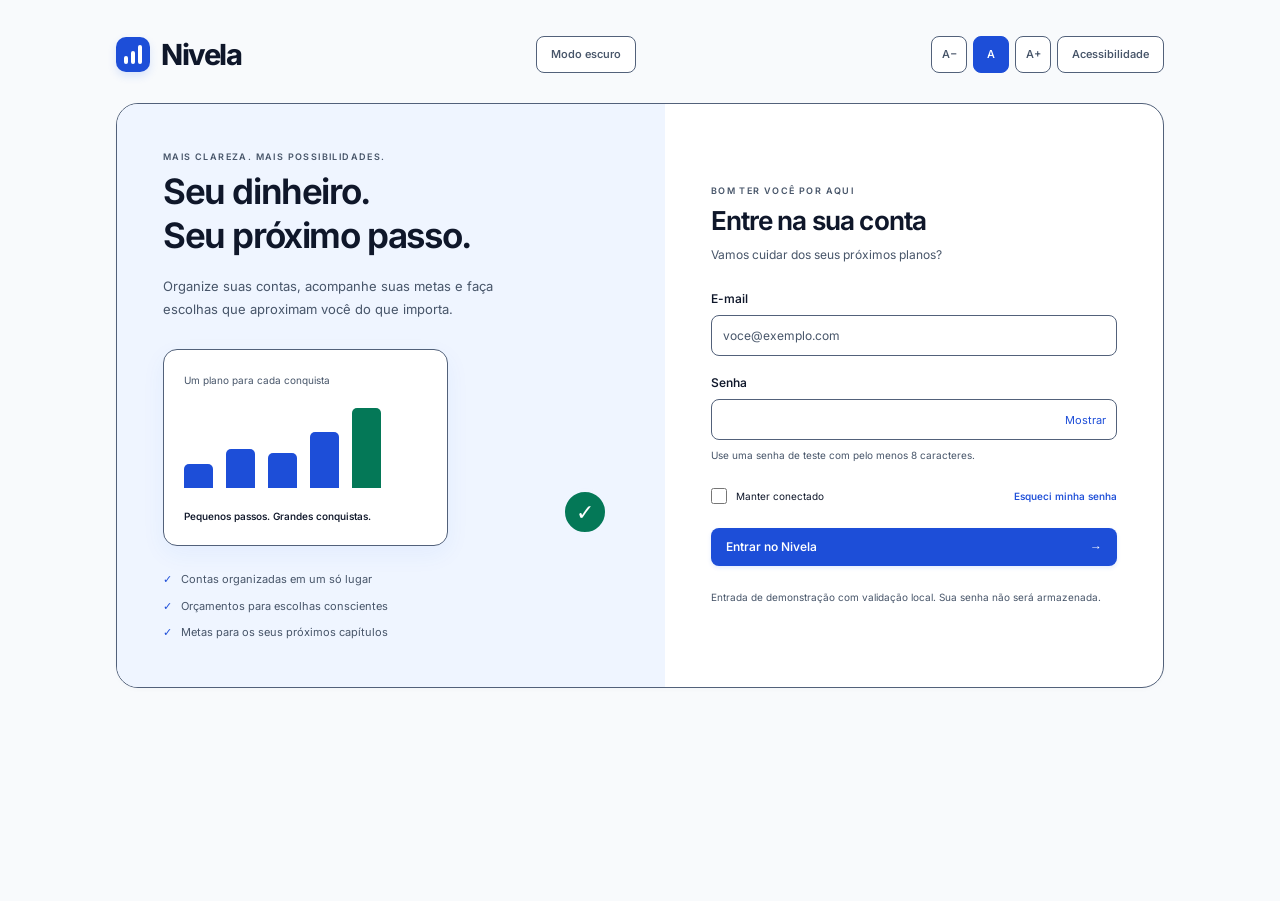
==== commit 945e9e97: "adicionando painel de acessibilidade com controle de fonte" ====
--- a/index.html
+++ b/index.html
@@ -62,6 +62,7 @@
           <p class="nav-label nav-label-secondary">ORGANIZAÇÃO</p>
           <ul>
             <li><a class="nav-link" href="#planejamento"><svg class="icon" aria-hidden="true"><use href="#i-target"/></svg>Planejamento &amp; Metas</a></li>
+            <li><button class="nav-link" type="button" data-open-accessibility aria-haspopup="dialog" aria-controls="accessibility-dialog" aria-expanded="false"><svg class="icon" viewBox="0 0 24 24" aria-hidden="true"><circle cx="12" cy="4" r="2"/><path d="M4 9h16m-8 0v6m-4 6 4-6 4 6"/></svg>Acessibilidade</button></li>
             <li><a class="nav-link" href="#relatorios"><svg class="icon" aria-hidden="true"><use href="#i-chart"/></svg>Relatórios</a></li>
             <li><a class="nav-link" href="#suporte" data-open-support><svg class="icon" aria-hidden="true"><use href="#i-help"/></svg>Suporte</a></li>
           </ul>
@@ -85,6 +86,7 @@
           <p>Meu espaço<span aria-hidden="true">/</span><strong>Dashboard</strong></p>
           <div class="topbar-right">
             <button class="button button-secondary quick-theme" type="button" data-toggle-theme aria-pressed="false">Modo escuro</button>
+            <div class="quick-access" role="group" aria-label="Atalhos de acessibilidade"><button class="button button-secondary" type="button" data-font-step="-1" aria-label="Diminuir tamanho da fonte">A−</button><button class="button button-secondary" type="button" data-font-reset aria-label="Restaurar fonte padrão, 100 por cento" aria-pressed="true">A</button><button class="button button-secondary" type="button" data-font-step="1" aria-label="Aumentar tamanho da fonte">A+</button><button class="button button-secondary" type="button" data-open-accessibility aria-haspopup="dialog" aria-controls="accessibility-dialog" aria-expanded="false">Acessibilidade</button></div>
             <span class="today">Quarta-feira, <time datetime="2026-11-11">11 de novembro</time></span>
             <details class="notifications">
               <summary class="icon-button" aria-label="Notificações, 2 avisos"><svg class="icon" aria-hidden="true"><use href="#i-bell"/></svg><span class="notification-dot" aria-hidden="true"></span></summary>
@@ -273,6 +275,15 @@
       </form>
       <div class="support-confirmation" id="support-confirmation" role="status" tabindex="-1" hidden><span class="section-icon tone-green"><svg class="icon" aria-hidden="true"><use href="#i-check"/></svg></span><h3>Mensagem registrada nesta sessão</h3><p></p><button class="button button-primary" type="button" data-close-dialog>Concluir</button></div>
     </dialog>
+    <dialog class="app-dialog accessibility-dialog" id="accessibility-dialog" data-accessibility-dialog aria-labelledby="accessibility-title" aria-describedby="accessibility-description">
+      <header class="dialog-header"><div><h2 id="accessibility-title">Acessibilidade</h2><p id="accessibility-description">Ajuste o Nivela para uma leitura mais confortável.</p></div><button class="dialog-close" type="button" data-close-accessibility aria-label="Fechar acessibilidade">×</button></header>
+      <fieldset class="accessibility-fieldset"><legend>Tema da interface</legend><div class="accessibility-buttons"><button class="button button-secondary" type="button" data-theme-choice="light" aria-pressed="true">Modo claro</button><button class="button button-secondary" type="button" data-theme-choice="dark" aria-pressed="false">Modo escuro</button></div></fieldset>
+      <fieldset class="accessibility-fieldset"><legend>Tamanho da fonte</legend><div class="accessibility-buttons"><button class="button button-secondary" type="button" data-font-step="-1" aria-label="Diminuir tamanho da fonte">A−</button><button class="button button-secondary" type="button" data-font-reset aria-label="Restaurar fonte padrão, 100 por cento" aria-pressed="true">A</button><button class="button button-secondary" type="button" data-font-step="1" aria-label="Aumentar tamanho da fonte">A+</button><output data-font-output aria-label="Tamanho atual da fonte">100%</output></div><p class="form-help">Ajuste entre 87,5% e 125%. O botão A restaura o tamanho padrão.</p></fieldset>
+      <div class="contrast-control"><label class="checkbox-option"><input type="checkbox" data-high-contrast>Alto contraste</label><p class="form-help">Reforça contornos e cores para facilitar a leitura.</p></div>
+      <section class="keyboard-help" aria-labelledby="keyboard-help-title"><h3 id="keyboard-help-title">Navegação pelo teclado</h3><p><kbd>Tab</kbd> percorre os controles. <kbd>Enter</kbd> ou <kbd>Espaço</kbd> ativa botões. <kbd>Esc</kbd> fecha as janelas. No carrossel, use <kbd>←</kbd> e <kbd>→</kbd> para mudar de dica.</p></section>
+      <p class="accessibility-status" id="accessibility-status" role="status" aria-live="polite"></p>
+      <footer class="dialog-actions"><button class="button button-secondary" type="button" data-reset-accessibility>Restaurar preferências</button><button class="button button-primary" type="button" data-close-accessibility>Concluir</button></footer>
+    </dialog>
     <script src="assets/js/app.js"></script>
     <script src="assets/js/carousel.js"></script>
   </body>
--- a/assets/css/style.css
+++ b/assets/css/style.css
@@ -32,8 +32,8 @@
   --bar-muted: #52617A;
   --on-accent: #FFFFFF;
   --focus-ring: #0F172A;
-  --radius: 18px;
-  --shadow-card: 0 2px 5px rgb(15 23 42 / 2%);
+  --radius: 1.125rem;
+  --shadow-card: 0 0.125rem 0.3125rem rgb(15 23 42 / 2%);
 }
 
 *,
@@ -44,7 +44,7 @@
 
 html {
   scroll-behavior: smooth;
-  scroll-padding-top: 24px;
+  scroll-padding-top: 1.5rem;
 }
 
 body {
@@ -52,7 +52,7 @@
   background: var(--bg-app);
   color: var(--text-primary);
   font-family: "Inter", -apple-system, BlinkMacSystemFont, "Segoe UI", sans-serif;
-  font-size: 13px;
+  font-size: 0.8125rem;
   line-height: 1.5;
   -webkit-font-smoothing: antialiased;
 }
@@ -84,18 +84,18 @@
 }
 
 :focus-visible {
-  outline: 3px solid var(--brand);
-  outline-offset: 4px;
+  outline: 0.1875rem solid var(--brand);
+  outline-offset: 0.25rem;
 }
 
 .skip-link {
   position: fixed;
-  top: 12px;
-  left: 12px;
+  top: 0.75rem;
+  left: 0.75rem;
   z-index: 10;
-  padding: 12px 20px;
+  padding: 0.75rem 1.25rem;
   transform: translateY(-180%);
-  border-radius: 8px;
+  border-radius: 0.5rem;
   background: var(--text-primary);
   color: var(--on-accent);
 }
@@ -106,8 +106,8 @@
 
 .sr-only {
   position: absolute;
-  width: 1px;
-  height: 1px;
+  width: 0.0625rem;
+  height: 0.0625rem;
   padding: 0;
   overflow: hidden;
   clip-path: inset(50%);
@@ -123,8 +123,8 @@
 
 .icon {
   display: inline-block;
-  width: 20px;
-  height: 20px;
+  width: 1.25rem;
+  height: 1.25rem;
   flex-shrink: 0;
   fill: none;
   stroke: currentColor;
@@ -135,13 +135,13 @@
 }
 
 .icon-small {
-  width: 16px;
-  height: 16px;
+  width: 1rem;
+  height: 1rem;
 }
 
 .app-layout {
   display: grid;
-  grid-template-columns: 232px minmax(0, 1fr);
+  grid-template-columns: 14.5rem minmax(0, 1fr);
   min-height: 100vh;
 }
 
@@ -149,24 +149,25 @@
   position: sticky;
   top: 0;
   display: flex;
-  height: 100vh;
-  min-height: 720px;
+  height: 100dvh;
+  min-height: 0;
+  overflow-y: auto;
   flex-direction: column;
-  padding: 33px 18px 0;
-  border-right: 1px solid var(--border);
+  padding: 2.0625rem 1.125rem 0;
+  border-right: 0.0625rem solid var(--border);
   background: var(--bg-card);
 }
 
 .brand {
   display: flex;
   align-items: center;
-  gap: 11px;
+  gap: 0.6875rem;
   width: fit-content;
-  margin: 0 14px 32px;
+  margin: 0 0.875rem 2rem;
   color: var(--text-primary);
-  font-size: 29px;
+  font-size: 1.8125rem;
   font-weight: 750;
-  letter-spacing: -1.5px;
+  letter-spacing: -0.09375rem;
   line-height: 1;
 }
 
@@ -176,90 +177,90 @@
 
 .brand-mark {
   display: flex;
-  width: 34px;
-  height: 35px;
+  width: 2.125rem;
+  height: 2.1875rem;
   align-items: flex-end;
   justify-content: center;
-  gap: 3px;
-  padding: 8px;
-  border-radius: 10px;
+  gap: 0.1875rem;
+  padding: 0.5rem;
+  border-radius: 0.625rem;
   background: var(--brand);
-  box-shadow: 0 4px 8px rgb(37 99 235 / 15%);
+  box-shadow: 0 0.25rem 0.5rem rgb(37 99 235 / 15%);
 }
 
 .brand-mark span {
-  width: 4px;
-  border-radius: 2px;
+  width: 0.25rem;
+  border-radius: 0.125rem;
   background: var(--on-accent);
 }
 
-.brand-mark span:nth-child(1) { height: 8px; }
-.brand-mark span:nth-child(2) { height: 13px; }
-.brand-mark span:nth-child(3) { height: 19px; }
+.brand-mark span:nth-child(1) { height: 0.5rem; }
+.brand-mark span:nth-child(2) { height: 0.8125rem; }
+.brand-mark span:nth-child(3) { height: 1.1875rem; }
 
 .workspace-label {
   display: flex;
   align-items: center;
-  gap: 9px;
-  margin-bottom: 32px;
-  padding: 12px 10px;
-  border: 1px solid var(--border);
-  border-radius: 11px;
-  font-size: 11px;
+  gap: 0.5625rem;
+  margin-bottom: 2rem;
+  padding: 0.75rem 0.625rem;
+  border: 0.0625rem solid var(--border);
+  border-radius: 0.6875rem;
+  font-size: 0.6875rem;
   font-weight: 600;
 }
 
 .workspace-label small {
   display: block;
-  margin-top: 2px;
-  color: var(--text-secondary);
-  font-size: 9px;
+  margin-top: 0.125rem;
+  color: var(--text-secondary);
+  font-size: 0.5625rem;
   font-weight: 400;
 }
 
 .workspace-symbol {
   display: grid;
-  width: 30px;
-  height: 31px;
+  width: 1.875rem;
+  height: 1.9375rem;
   flex-shrink: 0;
   place-items: center;
-  border-radius: 7px;
+  border-radius: 0.4375rem;
   background: var(--brand-light);
   color: var(--brand);
-  font-size: 15px;
+  font-size: 0.9375rem;
 }
 
 .workspace-label > .icon {
-  width: 12px;
+  width: 0.75rem;
   margin-left: auto;
   color: var(--text-secondary);
 }
 
 .nav-label {
-  margin: 0 12px 13px;
-  color: var(--text-secondary);
-  font-size: 9px;
+  margin: 0 0.75rem 0.8125rem;
+  color: var(--text-secondary);
+  font-size: 0.5625rem;
   font-weight: 600;
-  letter-spacing: 1.25px;
+  letter-spacing: 0.078125rem;
 }
 
 .nav-label-secondary {
-  margin-top: 30px;
+  margin-top: 1.875rem;
 }
 
 .main-nav li + li {
-  margin-top: 6px;
+  margin-top: 0.375rem;
 }
 
 .nav-link {
   display: flex;
-  min-height: 43px;
+  min-height: 2.6875rem;
   align-items: center;
-  gap: 11px;
-  padding: 11px 12px;
-  border-radius: 9px;
-  color: var(--text-secondary);
-  font-size: 11px;
+  gap: 0.6875rem;
+  padding: 0.6875rem 0.75rem;
+  border-radius: 0.5625rem;
+  color: var(--text-secondary);
+  font-size: 0.6875rem;
   font-weight: 500;
   transition: background-color 160ms ease, color 160ms ease;
 }
@@ -273,17 +274,17 @@
   background: var(--brand);
   color: var(--on-accent);
   font-weight: 600;
-  box-shadow: 0 3px 5px rgb(37 99 235 / 12%);
+  box-shadow: 0 0.1875rem 0.3125rem rgb(37 99 235 / 12%);
 }
 
 .nav-link .icon {
-  width: 18px;
-  height: 18px;
+  width: 1.125rem;
+  height: 1.125rem;
 }
 
 .active-dot {
-  width: 5px;
-  height: 5px;
+  width: 0.3125rem;
+  height: 0.3125rem;
   margin-left: auto;
   border-radius: 50%;
   background: var(--on-accent);
@@ -291,46 +292,46 @@
 
 .nav-count {
   margin-left: auto;
-  padding: 1px 6px;
-  border-radius: 5px;
+  padding: 0.0625rem 0.375rem;
+  border-radius: 0.3125rem;
   background: var(--bg-muted);
   color: var(--text-secondary);
-  font-size: 9px;
+  font-size: 0.5625rem;
 }
 
 .sidebar-bottom {
   margin-top: auto;
-  padding-top: 36px;
+  padding-top: 2.25rem;
 }
 
 .sidebar-tip {
-  padding: 17px 15px;
-  border: 1px solid var(--border);
-  border-radius: 12px;
+  padding: 1.0625rem 0.9375rem;
+  border: 0.0625rem solid var(--border);
+  border-radius: 0.75rem;
   background: var(--brand-light);
 }
 
 .tip-icon {
   display: inline-grid;
-  width: 29px;
-  height: 29px;
+  width: 1.8125rem;
+  height: 1.8125rem;
   place-items: center;
-  margin-bottom: 10px;
-  border-radius: 8px;
+  margin-bottom: 0.625rem;
+  border-radius: 0.5rem;
   background: var(--brand-light);
   color: var(--brand);
 }
 
 .sidebar-tip p {
-  margin-bottom: 7px;
-  font-size: 12px;
+  margin-bottom: 0.4375rem;
+  font-size: 0.75rem;
   font-weight: 650;
   line-height: 1.6;
 }
 
 .sidebar-tip > span:not(.tip-icon) {
   color: var(--text-secondary);
-  font-size: 10px;
+  font-size: 0.625rem;
   line-height: 1.7;
 }
 
@@ -338,60 +339,60 @@
   display: flex;
   align-items: center;
   justify-content: space-between;
-  gap: 4px;
-  margin-top: 15px;
+  gap: 0.25rem;
+  margin-top: 0.9375rem;
   color: var(--brand);
-  font-size: 9px;
+  font-size: 0.5625rem;
   font-weight: 600;
 }
 
 .user-profile {
   display: flex;
   align-items: center;
-  gap: 10px;
-  margin-top: 22px;
-  padding: 20px 7px;
-  border-top: 1px solid var(--border);
+  gap: 0.625rem;
+  margin-top: 1.375rem;
+  padding: 1.25rem 0.4375rem;
+  border-top: 0.0625rem solid var(--border);
 }
 
 .avatar {
   display: grid;
-  width: 35px;
-  height: 35px;
+  width: 2.1875rem;
+  height: 2.1875rem;
   flex-shrink: 0;
   place-items: center;
-  border: 3px solid var(--border);
+  border: 0.1875rem solid var(--border);
   border-radius: 50%;
   background: var(--brand-light);
   color: var(--brand);
-  font-size: 10px;
+  font-size: 0.625rem;
   font-weight: 700;
 }
 
 .user-profile strong {
-  font-size: 11px;
+  font-size: 0.6875rem;
   font-weight: 600;
 }
 
 .user-profile div > span {
   display: block;
-  margin-top: 2px;
-  color: var(--text-secondary);
-  font-size: 9px;
+  margin-top: 0.125rem;
+  color: var(--text-secondary);
+  font-size: 0.5625rem;
 }
 
 .profile-lock {
-  width: 13px;
+  width: 0.8125rem;
   margin-left: auto;
   color: var(--text-secondary);
 }
 
 main {
   width: 100%;
-  max-width: 1600px;
+  max-width: 100rem;
   min-width: 0;
   margin-inline: auto;
-  padding: 27px 32px 22px;
+  padding: 1.6875rem 2rem 1.375rem;
 }
 
 .topbar,
@@ -405,14 +406,14 @@
 
 .topbar {
   justify-content: space-between;
-  margin-bottom: 32px;
-  color: var(--text-secondary);
-  font-size: 10px;
+  margin-bottom: 2rem;
+  color: var(--text-secondary);
+  font-size: 0.625rem;
 }
 
 .topbar > p {
   display: flex;
-  gap: 12px;
+  gap: 0.75rem;
 }
 
 .topbar strong {
@@ -421,7 +422,7 @@
 }
 
 .topbar-right {
-  gap: 19px;
+  gap: 1.1875rem;
 }
 
 .notifications {
@@ -431,11 +432,11 @@
 .icon-button {
   position: relative;
   display: grid;
-  width: 34px;
-  height: 34px;
+  width: 2.125rem;
+  height: 2.125rem;
   place-items: center;
-  border: 1px solid var(--border);
-  border-radius: 9px;
+  border: 0.0625rem solid var(--border);
+  border-radius: 0.5625rem;
   background: var(--bg-card);
   color: var(--text-secondary);
   cursor: pointer;
@@ -447,66 +448,66 @@
 }
 
 .icon-button .icon {
-  width: 17px;
-  height: 17px;
+  width: 1.0625rem;
+  height: 1.0625rem;
 }
 
 .notification-dot {
   position: absolute;
-  top: 7px;
-  right: 8px;
-  width: 5px;
-  height: 5px;
-  border: 1px solid var(--on-accent);
+  top: 0.4375rem;
+  right: 0.5rem;
+  width: 0.3125rem;
+  height: 0.3125rem;
+  border: 0.0625rem solid var(--on-accent);
   border-radius: 50%;
   background: var(--brand);
 }
 
 .notification-panel {
   position: absolute;
-  top: 44px;
+  top: 2.75rem;
   right: 0;
   z-index: 5;
-  width: 280px;
-  padding: 18px;
-  border: 1px solid var(--border);
-  border-radius: 12px;
+  width: 17.5rem;
+  padding: 1.125rem;
+  border: 0.0625rem solid var(--border);
+  border-radius: 0.75rem;
   background: var(--bg-card);
-  box-shadow: 0 8px 25px rgb(15 23 42 / 9%);
-  color: var(--text-secondary);
-  font-size: 12px;
+  box-shadow: 0 0.5rem 1.5625rem rgb(15 23 42 / 9%);
+  color: var(--text-secondary);
+  font-size: 0.75rem;
 }
 
 .notification-panel > strong {
   display: block;
-  margin-bottom: 14px;
+  margin-bottom: 0.875rem;
   color: var(--text-primary);
-  font-size: 14px;
+  font-size: 0.875rem;
 }
 
 .notification-panel p {
-  margin-bottom: 12px;
+  margin-bottom: 0.75rem;
 }
 
 .page-header {
   align-items: flex-end;
   justify-content: space-between;
-  gap: 20px;
-  margin-bottom: 27px;
+  gap: 1.25rem;
+  margin-bottom: 1.6875rem;
 }
 
 .eyebrow {
-  margin-bottom: 7px;
-  color: var(--text-secondary);
-  font-size: 9px;
+  margin-bottom: 0.4375rem;
+  color: var(--text-secondary);
+  font-size: 0.5625rem;
   font-weight: 600;
-  letter-spacing: 1.4px;
+  letter-spacing: 0.0875rem;
 }
 
 h1 {
-  font-size: clamp(25px, 2.2vw, 32px);
+  font-size: clamp(1.5625rem, 2.2vw, 2rem);
   font-weight: 650;
-  letter-spacing: -1.2px;
+  letter-spacing: -0.075rem;
   line-height: 1.3;
 }
 
@@ -515,45 +516,45 @@
 }
 
 .page-subtitle {
-  margin-top: 7px;
-  color: var(--text-secondary);
-  font-size: 11px;
+  margin-top: 0.4375rem;
+  color: var(--text-secondary);
+  font-size: 0.6875rem;
 }
 
 .header-actions {
   flex-shrink: 0;
-  gap: 10px;
-  padding-bottom: 3px;
+  gap: 0.625rem;
+  padding-bottom: 0.1875rem;
 }
 
 .month-label {
-  min-height: 39px;
-  gap: 9px;
-  padding: 0 13px;
-  border: 1px solid var(--border);
-  border-radius: 8px;
+  min-height: 2.4375rem;
+  gap: 0.5625rem;
+  padding: 0 0.8125rem;
+  border: 0.0625rem solid var(--border);
+  border-radius: 0.5rem;
   background: var(--bg-card);
   color: var(--text-secondary);
-  font-size: 10px;
+  font-size: 0.625rem;
   font-weight: 500;
 }
 
 .month-label .icon {
-  width: 16px;
-  height: 16px;
+  width: 1rem;
+  height: 1rem;
   color: var(--text-secondary);
 }
 
 .button {
   display: inline-flex;
-  min-height: 39px;
+  min-height: 2.4375rem;
   align-items: center;
   justify-content: center;
-  gap: 10px;
-  padding: 9px 14px;
-  border: 1px solid transparent;
-  border-radius: 8px;
-  font-size: 10px;
+  gap: 0.625rem;
+  padding: 0.5625rem 0.875rem;
+  border: 0.0625rem solid transparent;
+  border-radius: 0.5rem;
+  font-size: 0.625rem;
   font-weight: 550;
   transition: background-color 160ms ease;
 }
@@ -561,7 +562,7 @@
 .button-primary {
   background: var(--brand);
   color: var(--on-accent);
-  box-shadow: 0 2px 4px rgb(37 99 235 / 12%);
+  box-shadow: 0 0.125rem 0.25rem rgb(37 99 235 / 12%);
 }
 
 .button-primary:hover {
@@ -571,27 +572,27 @@
 .text-link {
   display: inline-flex;
   align-items: center;
-  gap: 7px;
+  gap: 0.4375rem;
   color: var(--brand);
-  font-size: 10px;
+  font-size: 0.625rem;
   font-weight: 550;
 }
 
 .text-link:hover {
   text-decoration: underline;
-  text-underline-offset: 4px;
+  text-underline-offset: 0.25rem;
 }
 
 .dashboard-grid {
   display: grid;
   grid-template-columns: repeat(12, minmax(0, 1fr));
-  gap: 20px;
+  gap: 1.25rem;
 }
 
 .card {
   min-width: 0;
-  padding: 23px;
-  border: 1px solid var(--border);
+  padding: 1.4375rem;
+  border: 0.0625rem solid var(--border);
   border-radius: var(--radius);
   background: var(--bg-card);
   box-shadow: var(--shadow-card);
@@ -622,47 +623,47 @@
 
 .card-header {
   justify-content: space-between;
-  gap: 12px;
-  margin-bottom: 25px;
-}
-
-.card-heading { gap: 12px; }
-.card-title-group { gap: 10px; min-width: 0; }
+  gap: 0.75rem;
+  margin-bottom: 1.5625rem;
+}
+
+.card-heading { gap: 0.75rem; }
+.card-title-group { gap: 0.625rem; min-width: 0; }
 
 h2 {
-  font-size: 13px;
+  font-size: 0.8125rem;
   font-weight: 650;
-  letter-spacing: -0.25px;
+  letter-spacing: -0.015625rem;
 }
 
 h3 {
-  font-size: 11px;
+  font-size: 0.6875rem;
   font-weight: 600;
-  letter-spacing: -0.2px;
+  letter-spacing: -0.0125rem;
 }
 
 .card-subtitle {
-  margin-top: 3px;
-  color: var(--text-secondary);
-  font-size: 9px;
+  margin-top: 0.1875rem;
+  color: var(--text-secondary);
+  font-size: 0.5625rem;
 }
 
 .section-icon,
 .stat-icon,
 .item-icon {
   display: inline-grid;
-  width: 33px;
-  height: 33px;
+  width: 2.0625rem;
+  height: 2.0625rem;
   flex-shrink: 0;
   place-items: center;
-  border-radius: 9px;
+  border-radius: 0.5625rem;
 }
 
 .section-icon .icon,
 .stat-icon .icon,
 .item-icon .icon {
-  width: 17px;
-  height: 17px;
+  width: 1.0625rem;
+  height: 1.0625rem;
 }
 
 .tone-blue { background: var(--brand-light); color: var(--brand); }
@@ -673,21 +674,21 @@
 .tone-slate { background: var(--bg-muted); color: var(--text-secondary); }
 
 .period-note {
-  padding-left: 12px;
-  border-left: 1px solid var(--border);
-  color: var(--text-secondary);
-  font-size: 9px;
+  padding-left: 0.75rem;
+  border-left: 0.0625rem solid var(--border);
+  color: var(--text-secondary);
+  font-size: 0.5625rem;
 }
 
 .badge {
   display: inline-flex;
   align-items: center;
   justify-content: center;
-  gap: 5px;
+  gap: 0.3125rem;
   width: fit-content;
-  padding: 4px 8px;
-  border-radius: 5px;
-  font-size: 9px;
+  padding: 0.25rem 0.5rem;
+  border-radius: 0.3125rem;
+  font-size: 0.5625rem;
   font-weight: 550;
   line-height: 1.4;
   var(--on-accent)-space: nowrap;
@@ -699,25 +700,25 @@
 .badge-neutral { background: var(--bg-muted); color: var(--text-secondary); }
 
 .status-dot {
-  width: 4px;
-  height: 4px;
+  width: 0.25rem;
+  height: 0.25rem;
   border-radius: 50%;
   background: currentColor;
 }
 
 .summary-card { padding-bottom: 0; }
-.summary-header { margin-bottom: 22px; }
+.summary-header { margin-bottom: 1.375rem; }
 
 .summary-stats {
   display: grid;
   grid-template-columns: repeat(4, minmax(0, 1fr));
-  padding-bottom: 25px;
+  padding-bottom: 1.5625rem;
 }
 
 .stat {
   min-width: 0;
-  padding-inline: 23px;
-  border-left: 1px solid var(--border);
+  padding-inline: 1.4375rem;
+  border-left: 0.0625rem solid var(--border);
 }
 
 .stat:first-child { padding-left: 0; border: 0; }
@@ -726,20 +727,20 @@
 .stat dt {
   display: flex;
   align-items: center;
-  gap: 9px;
-  margin-bottom: 11px;
-  color: var(--text-secondary);
-  font-size: 10px;
+  gap: 0.5625rem;
+  margin-bottom: 0.6875rem;
+  color: var(--text-secondary);
+  font-size: 0.625rem;
   font-weight: 500;
 }
 
-.stat-icon { width: 29px; height: 29px; border-radius: 8px; }
-.stat-icon .icon { width: 15px; height: 15px; }
+.stat-icon { width: 1.8125rem; height: 1.8125rem; border-radius: 0.5rem; }
+.stat-icon .icon { width: 0.9375rem; height: 0.9375rem; }
 
 .stat dd:not(.stat-note) {
-  font-size: clamp(22px, 1.9vw, 31px);
+  font-size: clamp(1.375rem, 1.9vw, 1.9375rem);
   font-weight: 650;
-  letter-spacing: -1px;
+  letter-spacing: -0.0625rem;
   line-height: 1.4;
   font-variant-numeric: tabular-nums;
   var(--on-accent)-space: nowrap;
@@ -747,7 +748,7 @@
 
 .stat dd:not(.stat-note) > span {
   font-size: 0.72em;
-  letter-spacing: -0.5px;
+  letter-spacing: -0.03125rem;
 }
 
 .stat-balance dd:not(.stat-note) { color: var(--brand); }
@@ -756,53 +757,53 @@
   display: flex;
   align-items: center;
   flex-wrap: wrap;
-  gap: 5px;
-  margin-top: 8px;
-  color: var(--text-secondary);
-  font-size: 9px;
+  gap: 0.3125rem;
+  margin-top: 0.5rem;
+  color: var(--text-secondary);
+  font-size: 0.5625rem;
 }
 
 .positive { color: var(--success-text); }
 .negative { color: var(--danger-text); }
-.stat-note > .positive { display: inline-flex; align-items: center; gap: 3px; font-weight: 550; }
-.stat-note .icon { width: 12px; height: 12px; }
-.stat-note-dot { width: 4px; height: 4px; border-radius: 50%; background: var(--success); }
+.stat-note > .positive { display: inline-flex; align-items: center; gap: 0.1875rem; font-weight: 550; }
+.stat-note .icon { width: 0.75rem; height: 0.75rem; }
+.stat-note-dot { width: 0.25rem; height: 0.25rem; border-radius: 50%; background: var(--success); }
 
 .summary-insight {
   display: flex;
   align-items: center;
   justify-content: space-between;
   flex-wrap: wrap;
-  gap: 10px;
-  padding-block: 13px;
-  border-top: 1px solid var(--border);
-}
-
-.summary-insight p { display: flex; align-items: center; flex-wrap: wrap; gap: 5px; color: var(--text-secondary); font-size: 9px; }
-.summary-insight p > .icon { margin-right: 3px; color: var(--success-text); }
+  gap: 0.625rem;
+  padding-block: 0.8125rem;
+  border-top: 0.0625rem solid var(--border);
+}
+
+.summary-insight p { display: flex; align-items: center; flex-wrap: wrap; gap: 0.3125rem; color: var(--text-secondary); font-size: 0.5625rem; }
+.summary-insight p > .icon { margin-right: 0.1875rem; color: var(--success-text); }
 .summary-insight strong { color: var(--text-secondary); font-weight: 550; }
-.summary-insight .text-link { font-size: 9px; }
+.summary-insight .text-link { font-size: 0.5625rem; }
 
 .subtle-tag {
   flex-shrink: 0;
-  padding: 4px 8px;
-  border: 1px solid var(--border);
-  border-radius: 5px;
-  color: var(--text-secondary);
-  font-size: 9px;
-}
-
-.charts-grid { display: grid; grid-template-columns: 1fr 1fr; gap: 22px; }
+  padding: 0.25rem 0.5rem;
+  border: 0.0625rem solid var(--border);
+  border-radius: 0.3125rem;
+  color: var(--text-secondary);
+  font-size: 0.5625rem;
+}
+
+.charts-grid { display: grid; grid-template-columns: 1fr 1fr; gap: 1.375rem; }
 .charts-grid figure { min-width: 0; }
-.charts-grid figcaption p { margin-top: 4px; color: var(--text-secondary); font-size: 9px; }
-.balance-figure { padding-left: 22px; border-left: 1px solid var(--border); }
-.category-visual { display: flex; align-items: center; gap: 19px; min-height: 178px; padding-block: 20px; }
+.charts-grid figcaption p { margin-top: 0.25rem; color: var(--text-secondary); font-size: 0.5625rem; }
+.balance-figure { padding-left: 1.375rem; border-left: 0.0625rem solid var(--border); }
+.category-visual { display: flex; align-items: center; gap: 1.1875rem; min-height: 11.125rem; padding-block: 1.25rem; }
 
 .donut {
   position: relative;
   display: grid;
-  width: 128px;
-  height: 128px;
+  width: 8rem;
+  height: 8rem;
   flex-shrink: 0;
   place-items: center;
   border-radius: 50%;
@@ -810,297 +811,297 @@
   transform: rotate(-90deg);
 }
 
-.donut::before { position: absolute; inset: 20px; border-radius: 50%; background: var(--bg-card); content: ""; }
+.donut::before { position: absolute; inset: 1.25rem; border-radius: 50%; background: var(--bg-card); content: ""; }
 .donut-center { position: relative; text-align: center; transform: rotate(90deg); }
-.donut-center > span { display: block; margin-bottom: 4px; color: var(--text-secondary); font-size: 7px; }
-.donut-center strong { display: block; font-size: 14px; font-weight: 650; letter-spacing: -0.6px; }
-.donut-center small { font-size: 10px; }
-.chart-legend { display: grid; width: 100%; min-width: 0; gap: 13px; font-size: 9px; }
-.chart-legend li { display: flex; align-items: center; gap: 6px; var(--on-accent)-space: nowrap; }
+.donut-center > span { display: block; margin-bottom: 0.25rem; color: var(--text-secondary); font-size: 0.4375rem; }
+.donut-center strong { display: block; font-size: 0.875rem; font-weight: 650; letter-spacing: -0.0375rem; }
+.donut-center small { font-size: 0.625rem; }
+.chart-legend { display: grid; width: 100%; min-width: 0; gap: 0.8125rem; font-size: 0.5625rem; }
+.chart-legend li { display: flex; align-items: center; gap: 0.375rem; var(--on-accent)-space: nowrap; }
 .chart-legend li > span:not(.legend-dot) { color: var(--text-secondary); }
-.chart-legend strong { margin-left: auto; font-size: 9px; font-weight: 550; }
-.legend-dot { display: inline-block; width: 6px; height: 6px; flex-shrink: 0; border-radius: 2px; }
+.chart-legend strong { margin-left: auto; font-size: 0.5625rem; font-weight: 550; }
+.legend-dot { display: inline-block; width: 0.375rem; height: 0.375rem; flex-shrink: 0; border-radius: 0.125rem; }
 .dot-blue { background: var(--brand); }
 .dot-green { background: var(--success); }
 .dot-yellow { background: var(--warning); }
 .dot-purple { background: var(--purple); }
 .dot-slate { background: var(--chart-neutral); }
-.figure-footnote { display: flex; align-items: center; gap: 5px; color: var(--text-secondary); font-size: 8px; }
-
-.bar-chart { display: flex; gap: 9px; height: 145px; margin-top: 21px; margin-bottom: 32px; }
-.chart-scale { display: flex; width: 26px; flex-shrink: 0; flex-direction: column; justify-content: space-between; color: var(--text-secondary); font-size: 7px; line-height: 1; }
-.bar-plot { display: grid; width: 100%; grid-template-columns: repeat(6, minmax(0, 1fr)); gap: 11px; border-bottom: 1px solid var(--border); background: repeating-linear-gradient(to top, transparent 0 calc(100% / 3 - 1px), var(--border) calc(100% / 3 - 1px) calc(100% / 3)); }
+.figure-footnote { display: flex; align-items: center; gap: 0.3125rem; color: var(--text-secondary); font-size: 0.5rem; }
+
+.bar-chart { display: flex; gap: 0.5625rem; height: 9.0625rem; margin-top: 1.3125rem; margin-bottom: 2rem; }
+.chart-scale { display: flex; width: 1.625rem; flex-shrink: 0; flex-direction: column; justify-content: space-between; color: var(--text-secondary); font-size: 0.4375rem; line-height: 1; }
+.bar-plot { display: grid; width: 100%; grid-template-columns: repeat(6, minmax(0, 1fr)); gap: 0.6875rem; border-bottom: 0.0625rem solid var(--border); background: repeating-linear-gradient(to top, transparent 0 calc(100% / 3 - 0.0625rem), var(--border) calc(100% / 3 - 0.0625rem) calc(100% / 3)); }
 .bar-column { position: relative; display: flex; min-width: 0; height: 100%; align-items: center; flex-direction: column; justify-content: flex-end; }
-.bar { width: 100%; max-width: 29px; flex-shrink: 0; border-radius: 4px 4px 0 0; background: var(--bar-muted); }
+.bar { width: 100%; max-width: 1.8125rem; flex-shrink: 0; border-radius: 0.25rem 0.25rem 0 0; background: var(--bar-muted); }
 .bar-jun { height: 48%; }
 .bar-jul { height: 54%; }
 .bar-aug { height: 49.6667%; }
 .bar-sep { height: 62.8%; }
 .bar-oct { height: 62%; }
 .bar-nov { height: 83.206%; background: var(--brand); }
-.bar-label { position: absolute; bottom: -22px; color: var(--text-secondary); font-size: 8px; }
+.bar-label { position: absolute; bottom: -1.375rem; color: var(--text-secondary); font-size: 0.5rem; }
 .bar-label.current-month { color: var(--brand); font-weight: 600; }
-.bar-value { margin-bottom: 5px; color: var(--brand); font-size: 7px; font-weight: 600; var(--on-accent)-space: nowrap; }
-.balance-footnote { margin-top: 9px; }
-.balance-footnote .positive { display: inline-flex; align-items: center; gap: 3px; font-weight: 550; }
-.balance-footnote .icon { width: 11px; height: 11px; }
+.bar-value { margin-bottom: 0.3125rem; color: var(--brand); font-size: 0.4375rem; font-weight: 600; var(--on-accent)-space: nowrap; }
+.balance-footnote { margin-top: 0.5625rem; }
+.balance-footnote .positive { display: inline-flex; align-items: center; gap: 0.1875rem; font-weight: 550; }
+.balance-footnote .icon { width: 0.6875rem; height: 0.6875rem; }
 
 .bills-card { display: flex; flex-direction: column; }
-.bills-card .card-header { margin-bottom: 22px; }
-.bill-overview { display: flex; align-items: center; justify-content: space-between; gap: 10px; margin-bottom: 20px; }
-.bill-overview > div > span { display: block; margin-bottom: 4px; color: var(--text-secondary); font-size: 10px; }
-.bill-overview strong { display: block; font-size: 28px; font-weight: 650; letter-spacing: -1px; }
-.bill-overview strong > span { font-size: 20px; }
-.bill-overview > .badge { align-self: flex-end; margin-bottom: 6px; }
-.due-days { display: grid; grid-template-columns: repeat(5, minmax(0, 1fr)); gap: 6px; margin-bottom: 23px; }
-.due-day { display: flex; min-height: 56px; align-items: center; flex-direction: column; justify-content: center; gap: 0; border: 1px solid var(--border); border-radius: 9px; color: var(--text-secondary); transition: border-color 160ms ease; }
+.bills-card .card-header { margin-bottom: 1.375rem; }
+.bill-overview { display: flex; align-items: center; justify-content: space-between; gap: 0.625rem; margin-bottom: 1.25rem; }
+.bill-overview > div > span { display: block; margin-bottom: 0.25rem; color: var(--text-secondary); font-size: 0.625rem; }
+.bill-overview strong { display: block; font-size: 1.75rem; font-weight: 650; letter-spacing: -0.0625rem; }
+.bill-overview strong > span { font-size: 1.25rem; }
+.bill-overview > .badge { align-self: flex-end; margin-bottom: 0.375rem; }
+.due-days { display: grid; grid-template-columns: repeat(5, minmax(0, 1fr)); gap: 0.375rem; margin-bottom: 1.4375rem; }
+.due-day { display: flex; min-height: 3.5rem; align-items: center; flex-direction: column; justify-content: center; gap: 0; border: 0.0625rem solid var(--border); border-radius: 0.5625rem; color: var(--text-secondary); transition: border-color 160ms ease; }
 .due-day:hover { border-color: var(--brand); }
-.due-day strong { color: var(--text-secondary); font-size: 14px; font-weight: 600; line-height: 1.4; }
-.due-day > span { font-size: 8px; }
-.due-day i { width: 3px; height: 3px; margin-top: 4px; border-radius: 50%; background: var(--text-secondary); }
-.due-today { border-color: var(--brand); background: var(--brand); color: var(--on-accent); box-shadow: 0 3px 5px rgb(37 99 235 / 12%); }
+.due-day strong { color: var(--text-secondary); font-size: 0.875rem; font-weight: 600; line-height: 1.4; }
+.due-day > span { font-size: 0.5rem; }
+.due-day i { width: 0.1875rem; height: 0.1875rem; margin-top: 0.25rem; border-radius: 50%; background: var(--text-secondary); }
+.due-today { border-color: var(--brand); background: var(--brand); color: var(--on-accent); box-shadow: 0 0.1875rem 0.3125rem rgb(37 99 235 / 12%); }
 .due-today strong { color: var(--on-accent); }
 .due-today i { background: var(--on-accent); }
-.list-label { display: flex; align-items: center; justify-content: space-between; gap: 10px; margin-bottom: 3px; }
-.list-label h3 { font-size: 10px; }
-.list-label > span { color: var(--text-secondary); font-size: 9px; }
-.bill-list li { display: flex; align-items: center; gap: 9px; padding-block: 13px; border-bottom: 1px solid var(--border); }
-.bill-list li:target { background: var(--brand-light); border-radius: 6px; outline: 2px solid var(--border); outline-offset: 4px; }
-.bill-list .item-icon { width: 31px; height: 33px; border-radius: 8px; }
-.bill-list .item-icon .icon { width: 16px; height: 16px; }
+.list-label { display: flex; align-items: center; justify-content: space-between; gap: 0.625rem; margin-bottom: 0.1875rem; }
+.list-label h3 { font-size: 0.625rem; }
+.list-label > span { color: var(--text-secondary); font-size: 0.5625rem; }
+.bill-list li { display: flex; align-items: center; gap: 0.5625rem; padding-block: 0.8125rem; border-bottom: 0.0625rem solid var(--border); }
+.bill-list li:target { background: var(--brand-light); border-radius: 0.375rem; outline: 0.125rem solid var(--border); outline-offset: 0.25rem; }
+.bill-list .item-icon { width: 1.9375rem; height: 2.0625rem; border-radius: 0.5rem; }
+.bill-list .item-icon .icon { width: 1rem; height: 1rem; }
 .bill-description { min-width: 0; }
-.bill-description > strong { display: block; font-size: 10px; font-weight: 550; }
-.bill-description > span { display: block; margin-top: 4px; color: var(--text-secondary); font-size: 8px; }
-.bill-value { display: flex; align-items: flex-end; flex-shrink: 0; flex-direction: column; gap: 5px; margin-left: auto; }
-.bill-value > strong { font-size: 11px; font-weight: 600; letter-spacing: -0.2px; }
-.bill-value .badge { padding: 3px 6px; font-size: 8px; }
-.bill-value .badge .icon { width: 10px; height: 10px; }
-.receivables-label { margin-top: 18px; }
+.bill-description > strong { display: block; font-size: 0.625rem; font-weight: 550; }
+.bill-description > span { display: block; margin-top: 0.25rem; color: var(--text-secondary); font-size: 0.5rem; }
+.bill-value { display: flex; align-items: flex-end; flex-shrink: 0; flex-direction: column; gap: 0.3125rem; margin-left: auto; }
+.bill-value > strong { font-size: 0.6875rem; font-weight: 600; letter-spacing: -0.0125rem; }
+.bill-value .badge { padding: 0.1875rem 0.375rem; font-size: 0.5rem; }
+.bill-value .badge .icon { width: 0.625rem; height: 0.625rem; }
+.receivables-label { margin-top: 1.125rem; }
 .receivables-label > .positive { color: var(--success-text); font-weight: 550; }
 .receivable-list li { border-bottom: 0; }
-.bills-footer { justify-content: space-between; margin-top: auto; padding-top: 17px; border-top: 1px solid var(--border); font-size: 9px; }
-
-.budget-card .card-header { margin-bottom: 25px; }
-.budget-grid { display: grid; grid-template-columns: repeat(2, minmax(0, 1fr)); gap: 23px 30px; }
-.budget-label { display: flex; align-items: center; justify-content: space-between; gap: 7px; margin-bottom: 6px; }
-.budget-label h3 { display: flex; align-items: center; gap: 7px; font-size: 10px; }
-.budget-label > span { color: var(--text-secondary); font-size: 9px; }
+.bills-footer { justify-content: space-between; margin-top: auto; padding-top: 1.0625rem; border-top: 0.0625rem solid var(--border); font-size: 0.5625rem; }
+
+.budget-card .card-header { margin-bottom: 1.5625rem; }
+.budget-grid { display: grid; grid-template-columns: repeat(2, minmax(0, 1fr)); gap: 1.4375rem 1.875rem; }
+.budget-label { display: flex; align-items: center; justify-content: space-between; gap: 0.4375rem; margin-bottom: 0.375rem; }
+.budget-label h3 { display: flex; align-items: center; gap: 0.4375rem; font-size: 0.625rem; }
+.budget-label > span { color: var(--text-secondary); font-size: 0.5625rem; }
 .budget-label > .budget-warning { color: var(--warning-text); }
-.budget-amount { margin-bottom: 9px; color: var(--text-secondary); font-size: 10px; font-weight: 550; }
-.budget-amount > span { color: var(--text-secondary); font-size: 9px; font-weight: 400; }
-.progress-track { height: 6px; overflow: hidden; border-radius: 20px; background: var(--bg-muted); }
+.budget-amount { margin-bottom: 0.5625rem; color: var(--text-secondary); font-size: 0.625rem; font-weight: 550; }
+.budget-amount > span { color: var(--text-secondary); font-size: 0.5625rem; font-weight: 400; }
+.progress-track { height: 0.375rem; overflow: hidden; border-radius: 1.25rem; background: var(--bg-muted); }
 .progress-fill { height: 100%; border-radius: inherit; background: var(--brand); }
 .progress-home { width: 88.75%; }
 .progress-food { width: 83.1125%; background: var(--success); }
 .progress-transport { width: 93.8706%; background: var(--warning); }
 .progress-leisure { width: 75.9857%; background: var(--purple); }
-.budget-footer { display: flex; align-items: center; gap: 8px; margin-top: 24px; padding-top: 15px; border-top: 1px solid var(--border); color: var(--text-secondary); font-size: 9px; }
+.budget-footer { display: flex; align-items: center; gap: 0.5rem; margin-top: 1.5rem; padding-top: 0.9375rem; border-top: 0.0625rem solid var(--border); color: var(--text-secondary); font-size: 0.5625rem; }
 .budget-footer-icon { color: var(--brand); }
 .budget-footer strong { color: var(--text-secondary); font-weight: 600; }
 
-.goals-card .card-header { margin-bottom: 19px; }
-.goals-total { display: flex; align-items: center; gap: 6px; color: var(--text-secondary); font-size: 9px; }
-.goals-total .status-dot { width: 5px; height: 5px; background: var(--success); }
-.goals-grid { display: grid; grid-template-columns: repeat(3, minmax(0, 1fr)); gap: 16px; }
-.goal-item { min-width: 0; padding: 18px; border: 1px solid var(--border); border-radius: 12px; background: var(--bg-muted); }
-.goal-top { display: flex; align-items: center; justify-content: space-between; margin-bottom: 12px; }
-.goal-icon { display: inline-grid; width: 36px; height: 36px; place-items: center; border-radius: 10px; }
-.goal-percentage { color: var(--brand); font-size: 23px; font-weight: 600; letter-spacing: -1px; }
-.goal-percentage > span { margin-left: 2px; font-size: 12px; font-weight: 450; }
+.goals-card .card-header { margin-bottom: 1.1875rem; }
+.goals-total { display: flex; align-items: center; gap: 0.375rem; color: var(--text-secondary); font-size: 0.5625rem; }
+.goals-total .status-dot { width: 0.3125rem; height: 0.3125rem; background: var(--success); }
+.goals-grid { display: grid; grid-template-columns: repeat(3, minmax(0, 1fr)); gap: 1rem; }
+.goal-item { min-width: 0; padding: 1.125rem; border: 0.0625rem solid var(--border); border-radius: 0.75rem; background: var(--bg-muted); }
+.goal-top { display: flex; align-items: center; justify-content: space-between; margin-bottom: 0.75rem; }
+.goal-icon { display: inline-grid; width: 2.25rem; height: 2.25rem; place-items: center; border-radius: 0.625rem; }
+.goal-percentage { color: var(--brand); font-size: 1.4375rem; font-weight: 600; letter-spacing: -0.0625rem; }
+.goal-percentage > span { margin-left: 0.125rem; font-size: 0.75rem; font-weight: 450; }
 .goal-purple { color: var(--purple); }
 .goal-green { color: var(--success); }
-.goal-item > h3 { font-size: 12px; font-weight: 600; }
-.goal-description { margin-top: 4px; color: var(--text-secondary); font-size: 9px; }
-.goal-amount { margin-top: 21px; margin-bottom: 9px; font-size: 10px; }
+.goal-item > h3 { font-size: 0.75rem; font-weight: 600; }
+.goal-description { margin-top: 0.25rem; color: var(--text-secondary); font-size: 0.5625rem; }
+.goal-amount { margin-top: 1.3125rem; margin-bottom: 0.5625rem; font-size: 0.625rem; }
 .goal-amount > strong { font-weight: 600; }
-.goal-amount > span { color: var(--text-secondary); font-size: 9px; }
-.goal-item .progress-track { height: 5px; }
+.goal-amount > span { color: var(--text-secondary); font-size: 0.5625rem; }
+.goal-item .progress-track { height: 0.3125rem; }
 .progress-reserve { width: 68%; }
 .progress-travel { width: 49%; background: var(--purple); }
 .progress-laptop { width: 30%; background: var(--success); }
-.goal-remaining { margin-top: 11px; color: var(--text-secondary); font-size: 8px; }
+.goal-remaining { margin-top: 0.6875rem; color: var(--text-secondary); font-size: 0.5rem; }
 .goal-remaining strong { color: var(--text-secondary); font-weight: 500; }
 
 .transactions-card { padding-bottom: 0; }
-.transactions-card .card-header { margin-bottom: 20px; }
+.transactions-card .card-header { margin-bottom: 1.25rem; }
 .table-scroll { overflow-x: auto; scrollbar-width: thin; }
 table { width: 100%; border-spacing: 0; border-collapse: collapse; text-align: left; var(--on-accent)-space: nowrap; }
 thead { background: var(--bg-app); }
-thead th { padding: 10px 12px; color: var(--text-secondary); font-size: 9px; font-weight: 500; }
-thead th:first-child { border-radius: 6px 0 0 6px; }
-thead th:last-child { border-radius: 0 6px 6px 0; }
-tbody th, tbody td { padding: 12px; border-bottom: 1px solid var(--border); font-size: 10px; font-weight: 400; }
+thead th { padding: 0.625rem 0.75rem; color: var(--text-secondary); font-size: 0.5625rem; font-weight: 500; }
+thead th:first-child { border-radius: 0.375rem 0 0 0.375rem; }
+thead th:last-child { border-radius: 0 0.375rem 0.375rem 0; }
+tbody th, tbody td { padding: 0.75rem; border-bottom: 0.0625rem solid var(--border); font-size: 0.625rem; font-weight: 400; }
 tbody tr:last-child th, tbody tr:last-child td { border-bottom: 0; }
 tbody td:not(.amount-column) { color: var(--text-secondary); }
-.transaction-description { display: flex; align-items: center; gap: 10px; font-size: 10px; font-weight: 550; }
-.transaction-description .item-icon { width: 31px; height: 32px; border-radius: 8px; }
-.transaction-description .item-icon .icon { width: 15px; height: 15px; }
-.transaction-description small { display: block; margin-top: 3px; color: var(--text-secondary); font-size: 8px; font-weight: 400; }
-.category-tag { padding: 4px 8px; border: 1px solid var(--border); border-radius: 5px; background: var(--bg-app); color: var(--text-secondary); font-size: 9px; }
+.transaction-description { display: flex; align-items: center; gap: 0.625rem; font-size: 0.625rem; font-weight: 550; }
+.transaction-description .item-icon { width: 1.9375rem; height: 2rem; border-radius: 0.5rem; }
+.transaction-description .item-icon .icon { width: 0.9375rem; height: 0.9375rem; }
+.transaction-description small { display: block; margin-top: 0.1875rem; color: var(--text-secondary); font-size: 0.5rem; font-weight: 400; }
+.category-tag { padding: 0.25rem 0.5rem; border: 0.0625rem solid var(--border); border-radius: 0.3125rem; background: var(--bg-app); color: var(--text-secondary); font-size: 0.5625rem; }
 .amount-column { text-align: right; }
-tbody .amount-column { font-size: 11px; font-weight: 550; font-variant-numeric: tabular-nums; }
+tbody .amount-column { font-size: 0.6875rem; font-weight: 550; font-variant-numeric: tabular-nums; }
 .expense-amount { color: var(--text-secondary); }
-.account-dot { display: inline-block; width: 6px; height: 6px; margin-right: 6px; border-radius: 2px; vertical-align: 1px; }
+.account-dot { display: inline-block; width: 0.375rem; height: 0.375rem; margin-right: 0.375rem; border-radius: 0.125rem; vertical-align: 0.0625rem; }
 .account-purple { background: var(--purple); }
 .account-orange { background: var(--warning); }
 .account-blue { background: var(--brand); }
-.table-note { display: flex; align-items: center; gap: 6px; padding-block: 15px; border-top: 1px solid var(--border); color: var(--text-secondary); font-size: 8px; }
-.table-note .icon { width: 12px; height: 12px; }
-
-.support-panel { margin-top: 20px; border: 1px solid var(--border); border-radius: 10px; background: var(--bg-card); }
-.support-panel > summary { display: flex; min-height: 46px; align-items: center; justify-content: space-between; gap: 12px; padding: 12px 17px; color: var(--text-secondary); font-size: 10px; cursor: pointer; list-style: none; }
-.support-panel > summary > span { display: flex; align-items: center; gap: 8px; }
+.table-note { display: flex; align-items: center; gap: 0.375rem; padding-block: 0.9375rem; border-top: 0.0625rem solid var(--border); color: var(--text-secondary); font-size: 0.5rem; }
+.table-note .icon { width: 0.75rem; height: 0.75rem; }
+
+.support-panel { margin-top: 1.25rem; border: 0.0625rem solid var(--border); border-radius: 0.625rem; background: var(--bg-card); }
+.support-panel > summary { display: flex; min-height: 2.875rem; align-items: center; justify-content: space-between; gap: 0.75rem; padding: 0.75rem 1.0625rem; color: var(--text-secondary); font-size: 0.625rem; cursor: pointer; list-style: none; }
+.support-panel > summary > span { display: flex; align-items: center; gap: 0.5rem; }
 .support-panel[open] > summary > .icon { transform: rotate(180deg); }
-.support-panel > div { padding: 0 20px 20px; color: var(--text-secondary); font-size: 12px; }
-.support-panel h2 { margin-top: 10px; margin-bottom: 9px; color: var(--text-primary); }
-.support-panel p { max-width: 780px; margin-top: 7px; line-height: 1.8; }
-.page-footer { display: flex; align-items: center; justify-content: space-between; gap: 15px; padding-top: 25px; color: var(--text-secondary); font-size: 8px; }
-.page-footer p { display: flex; align-items: center; gap: 12px; }
-.page-footer strong { color: var(--text-secondary); font-size: 14px; font-weight: 650; letter-spacing: -0.7px; }
-.page-footer > span > span { padding-inline: 4px; }
+.support-panel > div { padding: 0 1.25rem 1.25rem; color: var(--text-secondary); font-size: 0.75rem; }
+.support-panel h2 { margin-top: 0.625rem; margin-bottom: 0.5625rem; color: var(--text-primary); }
+.support-panel p { max-width: 48.75rem; margin-top: 0.4375rem; line-height: 1.8; }
+.page-footer { display: flex; align-items: center; justify-content: space-between; gap: 0.9375rem; padding-top: 1.5625rem; color: var(--text-secondary); font-size: 0.5rem; }
+.page-footer p { display: flex; align-items: center; gap: 0.75rem; }
+.page-footer strong { color: var(--text-secondary); font-size: 0.875rem; font-weight: 650; letter-spacing: -0.04375rem; }
+.page-footer > span > span { padding-inline: 0.25rem; }
 
 @media (min-width: 1151px) and (max-width: 1350px) {
-  .category-visual { gap: 12px; }
-  .donut { width: 108px; height: 108px; }
-  .donut::before { inset: 17px; }
-  .donut-center strong { font-size: 12px; }
-  .donut-center > span { font-size: 6px; }
-  .chart-legend, .chart-legend strong { font-size: 8px; }
-  .charts-grid { gap: 15px; }
-  .balance-figure { padding-left: 15px; }
-  .bar-plot { gap: 7px; }
+  .category-visual { gap: 0.75rem; }
+  .donut { width: 6.75rem; height: 6.75rem; }
+  .donut::before { inset: 1.0625rem; }
+  .donut-center strong { font-size: 0.75rem; }
+  .donut-center > span { font-size: 0.375rem; }
+  .chart-legend, .chart-legend strong { font-size: 0.5rem; }
+  .charts-grid { gap: 0.9375rem; }
+  .balance-figure { padding-left: 0.9375rem; }
+  .bar-plot { gap: 0.4375rem; }
 }
 
 @media (max-width: 1150px) {
-  .app-layout { grid-template-columns: 212px minmax(0, 1fr); }
-  .sidebar { padding-inline: 12px; }
-  main { padding-inline: 24px; }
+  .app-layout { grid-template-columns: 13.25rem minmax(0, 1fr); }
+  .sidebar { padding-inline: 0.75rem; }
+  main { padding-inline: 1.5rem; }
   .page-header { align-items: flex-start; flex-direction: column; }
   .analytics-card { grid-column: span 12; }
   .bills-card { grid-column: span 5; grid-row: auto; }
   .budget-card { grid-column: span 7; }
-  .stat { padding-inline: 15px; }
-  .stat dd:not(.stat-note) { font-size: 24px; }
+  .stat { padding-inline: 0.9375rem; }
+  .stat dd:not(.stat-note) { font-size: 1.5rem; }
 }
 
 @media (min-width: 761px) and (max-width: 1000px) {
-  .summary-stats { grid-template-columns: repeat(2, minmax(0, 1fr)); row-gap: 25px; }
+  .summary-stats { grid-template-columns: repeat(2, minmax(0, 1fr)); row-gap: 1.5625rem; }
   .stat:nth-child(3) { padding-left: 0; border-left: 0; }
   .stat:nth-child(2) { padding-right: 0; }
   .charts-grid { grid-template-columns: minmax(0, 1fr); }
-  .balance-figure { padding: 23px 0 0; border: 0; border-top: 1px solid var(--border); }
-  .category-visual { justify-content: space-around; gap: 30px; }
-  .chart-legend { max-width: 220px; }
+  .balance-figure { padding: 1.4375rem 0 0; border: 0; border-top: 0.0625rem solid var(--border); }
+  .category-visual { justify-content: space-around; gap: 1.875rem; }
+  .chart-legend { max-width: 13.75rem; }
   .bills-card, .budget-card { grid-column: span 12; }
   .goals-grid { grid-template-columns: minmax(0, 1fr); }
   .goals-total { display: none; }
-  .table-scroll { margin-inline: -5px; }
+  .table-scroll { margin-inline: -0.3125rem; }
 }
 
 @media (max-width: 760px) {
   .app-layout { grid-template-columns: minmax(0, 1fr); }
-  .sidebar { position: static; height: auto; min-height: 0; padding: 19px 20px 0; border-right: 0; border-bottom: 1px solid var(--border); }
-  .brand { margin: 0 0 18px; font-size: 25px; }
-  .brand-mark { width: 30px; height: 31px; }
+  .sidebar { position: static; height: auto; min-height: 0; padding: 1.1875rem 1.25rem 0; border-right: 0; border-bottom: 0.0625rem solid var(--border); }
+  .brand { margin: 0 0 1.125rem; font-size: 1.5625rem; }
+  .brand-mark { width: 1.875rem; height: 1.9375rem; }
   .workspace-label, .nav-label, .sidebar-tip { display: none; }
-  .main-nav { display: flex; gap: 6px; overflow-x: auto; padding: 4px 3px 14px; scrollbar-width: thin; }
-  .main-nav ul { display: flex; gap: 6px; }
+  .main-nav { display: flex; gap: 0.375rem; overflow-x: auto; padding: 0.25rem 0.1875rem 0.875rem; scrollbar-width: thin; }
+  .main-nav ul { display: flex; gap: 0.375rem; }
   .main-nav li + li { margin: 0; }
-  .nav-link { min-height: 37px; gap: 7px; padding: 9px 11px; var(--on-accent)-space: nowrap; }
-  .nav-link .icon { width: 15px; height: 15px; }
+  .nav-link { min-height: 2.3125rem; gap: 0.4375rem; padding: 0.5625rem 0.6875rem; var(--on-accent)-space: nowrap; }
+  .nav-link .icon { width: 0.9375rem; height: 0.9375rem; }
   .active-dot, .nav-count { display: none; }
-  .sidebar-bottom { position: absolute; top: 9px; right: 20px; margin: 0; padding: 0; }
-  .user-profile { margin: 0; padding: 10px 0; border: 0; }
+  .sidebar-bottom { position: absolute; top: 0.5625rem; right: 1.25rem; margin: 0; padding: 0; }
+  .user-profile { margin: 0; padding: 0.625rem 0; border: 0; }
   .profile-lock { display: none; }
-  main { padding: 20px; }
-  .topbar { margin-bottom: 26px; }
+  main { padding: 1.25rem; }
+  .topbar { margin-bottom: 1.625rem; }
   .today { display: none; }
-  .page-header { gap: 20px; margin-bottom: 23px; }
+  .page-header { gap: 1.25rem; margin-bottom: 1.4375rem; }
   .header-actions { flex-wrap: wrap; }
-  .dashboard-grid { gap: 16px; }
-  .card { padding: 20px; }
+  .dashboard-grid { gap: 1rem; }
+  .card { padding: 1.25rem; }
   .bills-card, .budget-card { grid-column: span 12; }
-  .summary-stats { grid-template-columns: repeat(2, minmax(0, 1fr)); row-gap: 24px; }
+  .summary-stats { grid-template-columns: repeat(2, minmax(0, 1fr)); row-gap: 1.5rem; }
   .stat:nth-child(3) { padding-left: 0; border-left: 0; }
   .stat:nth-child(2) { padding-right: 0; }
-  .stat dd:not(.stat-note) { font-size: clamp(21px, 5vw, 29px); }
+  .stat dd:not(.stat-note) { font-size: clamp(1.3125rem, 5vw, 1.8125rem); }
   .period-note { display: none; }
-  .summary-insight { padding-block: 14px; }
+  .summary-insight { padding-block: 0.875rem; }
   .summary-insight p { line-height: 1.8; }
-  .charts-grid { grid-template-columns: minmax(0, 1fr); gap: 25px; }
-  .balance-figure { padding: 23px 0 0; border: 0; border-top: 1px solid var(--border); }
-  .category-visual { justify-content: space-around; gap: 25px; padding-inline: 6px; }
-  .donut { width: 142px; height: 142px; }
-  .donut::before { inset: 23px; }
-  .donut-center strong { font-size: 15px; }
-  .chart-legend { max-width: 180px; gap: 15px; font-size: 11px; }
-  .chart-legend strong { font-size: 10px; }
-  .bar-chart { height: 165px; margin-top: 24px; }
-  .chart-scale { font-size: 8px; }
-  .bar-plot { gap: 18px; }
-  .bar { max-width: 37px; }
-  .bar-label { font-size: 9px; }
-  .bar-value { font-size: 9px; }
-  .budget-grid { gap: 24px 22px; }
+  .charts-grid { grid-template-columns: minmax(0, 1fr); gap: 1.5625rem; }
+  .balance-figure { padding: 1.4375rem 0 0; border: 0; border-top: 0.0625rem solid var(--border); }
+  .category-visual { justify-content: space-around; gap: 1.5625rem; padding-inline: 0.375rem; }
+  .donut { width: 8.875rem; height: 8.875rem; }
+  .donut::before { inset: 1.4375rem; }
+  .donut-center strong { font-size: 0.9375rem; }
+  .chart-legend { max-width: 11.25rem; gap: 0.9375rem; font-size: 0.6875rem; }
+  .chart-legend strong { font-size: 0.625rem; }
+  .bar-chart { height: 10.3125rem; margin-top: 1.5rem; }
+  .chart-scale { font-size: 0.5rem; }
+  .bar-plot { gap: 1.125rem; }
+  .bar { max-width: 2.3125rem; }
+  .bar-label { font-size: 0.5625rem; }
+  .bar-value { font-size: 0.5625rem; }
+  .budget-grid { gap: 1.5rem 1.375rem; }
   .goals-total { display: none; }
-  .goals-grid { grid-template-columns: minmax(0, 1fr); gap: 12px; }
-  .goal-item { padding: 19px; }
-  .goal-top { margin-bottom: 11px; }
-  .goal-amount { margin-top: 16px; }
-  .goal-remaining { font-size: 9px; }
-  .goal-description { font-size: 10px; }
-  .bills-card .bill-description > strong { font-size: 12px; }
-  .bill-description > span { font-size: 9px; }
-  .bill-value > strong { font-size: 12px; }
-  .bill-value .badge { font-size: 9px; }
-  .bill-list li { padding-block: 16px; }
-  .due-days { gap: 8px; }
-  .card-subtitle { font-size: 10px; }
-  .page-footer { align-items: flex-start; flex-direction: column; gap: 10px; padding-bottom: 8px; }
-  .page-footer > span { font-size: 9px; }
+  .goals-grid { grid-template-columns: minmax(0, 1fr); gap: 0.75rem; }
+  .goal-item { padding: 1.1875rem; }
+  .goal-top { margin-bottom: 0.6875rem; }
+  .goal-amount { margin-top: 1rem; }
+  .goal-remaining { font-size: 0.5625rem; }
+  .goal-description { font-size: 0.625rem; }
+  .bills-card .bill-description > strong { font-size: 0.75rem; }
+  .bill-description > span { font-size: 0.5625rem; }
+  .bill-value > strong { font-size: 0.75rem; }
+  .bill-value .badge { font-size: 0.5625rem; }
+  .bill-list li { padding-block: 1rem; }
+  .due-days { gap: 0.5rem; }
+  .card-subtitle { font-size: 0.625rem; }
+  .page-footer { align-items: flex-start; flex-direction: column; gap: 0.625rem; padding-bottom: 0.5rem; }
+  .page-footer > span { font-size: 0.5625rem; }
   .transactions-card .card-title-group > .section-icon { display: none; }
-  .transactions-card .subtle-tag { padding-inline: 6px; font-size: 8px; }
+  .transactions-card .subtle-tag { padding-inline: 0.375rem; font-size: 0.5rem; }
   .support-panel > summary { line-height: 1.6; }
 }
 
 @media (max-width: 380px) {
   .user-profile div { display: none; }
-  main { padding-inline: 14px; }
-  .card { padding: 16px; }
-  .category-visual { gap: 15px; padding-inline: 0; }
-  .donut { width: 124px; height: 124px; }
-  .donut::before { inset: 20px; }
-  .donut-center strong { font-size: 13px; }
-  .chart-legend { font-size: 9px; }
+  main { padding-inline: 0.875rem; }
+  .card { padding: 1rem; }
+  .category-visual { gap: 0.9375rem; padding-inline: 0; }
+  .donut { width: 7.75rem; height: 7.75rem; }
+  .donut::before { inset: 1.25rem; }
+  .donut-center strong { font-size: 0.8125rem; }
+  .chart-legend { font-size: 0.5625rem; }
   .budget-grid { grid-template-columns: minmax(0, 1fr); }
-  .page-subtitle { font-size: 10px; }
-  .stat { padding-inline: 10px; }
-  .stat dt { gap: 6px; font-size: 9px; }
-  .stat-note { gap: 4px; font-size: 8px; }
-  .stat dd:not(.stat-note) { font-size: 20px; }
-  .subtle-tag { font-size: 8px; }
+  .page-subtitle { font-size: 0.625rem; }
+  .stat { padding-inline: 0.625rem; }
+  .stat dt { gap: 0.375rem; font-size: 0.5625rem; }
+  .stat-note { gap: 0.25rem; font-size: 0.5rem; }
+  .stat dd:not(.stat-note) { font-size: 1.25rem; }
+  .subtle-tag { font-size: 0.5rem; }
   .analytics-card .subtle-tag, .budget-card .subtle-tag { display: none; }
 }
 
 [hidden] { display: none !important; }
 
 .due-days { grid-template-columns: repeat(6, minmax(0, 1fr)); }
-.due-day { padding: 5px 2px; background: var(--bg-card); font: inherit; cursor: pointer; transition: background-color 180ms ease, color 180ms ease, border-color 180ms ease; }
-.due-day[data-due-date="all"] strong { font-size: 10px; }
+.due-day { padding: 0.3125rem 0.125rem; background: var(--bg-card); font: inherit; cursor: pointer; transition: background-color 180ms ease, color 180ms ease, border-color 180ms ease; }
+.due-day[data-due-date="all"] strong { font-size: 0.625rem; }
 .due-day.is-active { border-color: var(--brand); background: var(--brand); color: var(--on-accent); }
 .due-day.is-active strong { color: var(--on-accent); }
 .due-day.is-active i { background: var(--on-accent); }
-.empty-state { padding: 22px 8px; color: var(--text-secondary); text-align: center; font-size: 11px; }
-
-.transaction-toolbar { display: flex; align-items: center; justify-content: space-between; flex-wrap: wrap; gap: 12px; margin-bottom: 16px; }
-.filter-tabs { display: inline-flex; gap: 3px; padding: 3px; border: 1px solid var(--border); border-radius: 8px; background: var(--bg-app); }
-.filter-tab { min-height: 30px; padding: 6px 12px; border: 0; border-radius: 5px; background: transparent; color: var(--text-secondary); font: inherit; font-size: 10px; cursor: pointer; transition: background-color 180ms ease, color 180ms ease, box-shadow 180ms ease; }
+.empty-state { padding: 1.375rem 0.5rem; color: var(--text-secondary); text-align: center; font-size: 0.6875rem; }
+
+.transaction-toolbar { display: flex; align-items: center; justify-content: space-between; flex-wrap: wrap; gap: 0.75rem; margin-bottom: 1rem; }
+.filter-tabs { display: inline-flex; gap: 0.1875rem; padding: 0.1875rem; border: 0.0625rem solid var(--border); border-radius: 0.5rem; background: var(--bg-app); }
+.filter-tab { min-height: 1.875rem; padding: 0.375rem 0.75rem; border: 0; border-radius: 0.3125rem; background: transparent; color: var(--text-secondary); font: inherit; font-size: 0.625rem; cursor: pointer; transition: background-color 180ms ease, color 180ms ease, box-shadow 180ms ease; }
 .filter-tab:hover { background: var(--brand-light); color: var(--brand); }
-.filter-tab.is-active { background: var(--brand); color: var(--on-accent); box-shadow: 0 2px 4px rgb(37 99 235 / 12%); }
-.search-field { display: block; width: min(100%, 260px); }
-.search-field input { width: 100%; min-height: 36px; padding: 8px 12px; border: 1px solid var(--border); border-radius: 8px; background: var(--bg-card); color: var(--text-primary); font: inherit; font-size: 11px; }
+.filter-tab.is-active { background: var(--brand); color: var(--on-accent); box-shadow: 0 0.125rem 0.25rem rgb(37 99 235 / 12%); }
+.search-field { display: block; width: min(100%, 16.25rem); }
+.search-field input { width: 100%; min-height: 2.25rem; padding: 0.5rem 0.75rem; border: 0.0625rem solid var(--border); border-radius: 0.5rem; background: var(--bg-card); color: var(--text-primary); font: inherit; font-size: 0.6875rem; }
 .search-field input::placeholder { color: var(--text-secondary); }
-td.empty-state { padding: 28px 12px; text-align: center; var(--on-accent)-space: normal; }
+td.empty-state { padding: 1.75rem 0.75rem; text-align: center; var(--on-accent)-space: normal; }
 
 @media (max-width: 480px) {
   .search-field { width: 100%; }
@@ -1109,48 +1110,48 @@
 .button { cursor: pointer; font-family: inherit; }
 .button-secondary { border-color: var(--border); background: var(--bg-card); color: var(--text-secondary); }
 .button-secondary:hover { background: var(--brand-light); border-color: var(--border); }
-.action-feedback { margin-bottom: 18px; padding: 12px 16px; border: 1px solid var(--border); border-radius: 9px; background: var(--bg-green); color: var(--success-text); font-size: 12px; }
-.app-dialog { width: min(520px, calc(100% - 32px)); max-height: calc(100dvh - 32px); margin: auto; padding: 25px; overflow-y: auto; border: 1px solid var(--border); border-radius: var(--radius); background: var(--bg-card); color: var(--text-primary); font-family: inherit; box-shadow: 0 24px 70px rgb(15 23 42 / 20%); }
-.app-dialog::backdrop { background: rgb(15 23 42 / 42%); backdrop-filter: blur(3px); }
-.dialog-header { display: flex; align-items: flex-start; justify-content: space-between; gap: 16px; margin-bottom: 22px; }
-.dialog-header h2 { font-size: 20px; letter-spacing: -0.6px; }
-.dialog-header p { margin-top: 5px; color: var(--text-secondary); font-size: 11px; }
-.dialog-close { display: grid; width: 32px; height: 32px; flex-shrink: 0; place-items: center; border: 1px solid var(--border); border-radius: 8px; background: var(--bg-card); color: var(--text-secondary); font-size: 23px; cursor: pointer; }
+.action-feedback { margin-bottom: 1.125rem; padding: 0.75rem 1rem; border: 0.0625rem solid var(--border); border-radius: 0.5625rem; background: var(--bg-green); color: var(--success-text); font-size: 0.75rem; }
+.app-dialog { width: min(32.5rem, calc(100% - 2rem)); max-height: calc(100dvh - 2rem); margin: auto; padding: 1.5625rem; overflow-y: auto; border: 0.0625rem solid var(--border); border-radius: var(--radius); background: var(--bg-card); color: var(--text-primary); font-family: inherit; box-shadow: 0 1.5rem 4.375rem rgb(15 23 42 / 20%); }
+.app-dialog::backdrop { background: rgb(15 23 42 / 42%); backdrop-filter: blur(0.1875rem); }
+.dialog-header { display: flex; align-items: flex-start; justify-content: space-between; gap: 1rem; margin-bottom: 1.375rem; }
+.dialog-header h2 { font-size: 1.25rem; letter-spacing: -0.0375rem; }
+.dialog-header p { margin-top: 0.3125rem; color: var(--text-secondary); font-size: 0.6875rem; }
+.dialog-close { display: grid; width: 2rem; height: 2rem; flex-shrink: 0; place-items: center; border: 0.0625rem solid var(--border); border-radius: 0.5rem; background: var(--bg-card); color: var(--text-secondary); font-size: 1.4375rem; cursor: pointer; }
 .dialog-close:hover { background: var(--bg-app); color: var(--text-primary); }
-.transaction-types { margin: 0 0 18px; padding: 0; border: 0; }
-.transaction-types legend, .form-field label { display: block; margin-bottom: 7px; font-size: 12px; font-weight: 550; }
-.type-options { display: grid; grid-template-columns: repeat(3, minmax(0, 1fr)); gap: 8px; }
+.transaction-types { margin: 0 0 1.125rem; padding: 0; border: 0; }
+.transaction-types legend, .form-field label { display: block; margin-bottom: 0.4375rem; font-size: 0.75rem; font-weight: 550; }
+.type-options { display: grid; grid-template-columns: repeat(3, minmax(0, 1fr)); gap: 0.5rem; }
 .type-option { position: relative; cursor: pointer; }
-.type-option input { position: absolute; width: 1px; height: 1px; opacity: 0; }
-.type-option span { display: block; padding: 10px 4px; border: 1px solid var(--border); border-radius: 8px; color: var(--text-secondary); text-align: center; font-size: 12px; transition: background-color 180ms ease, border-color 180ms ease, color 180ms ease; }
+.type-option input { position: absolute; width: 0.0625rem; height: 0.0625rem; opacity: 0; }
+.type-option span { display: block; padding: 0.625rem 0.25rem; border: 0.0625rem solid var(--border); border-radius: 0.5rem; color: var(--text-secondary); text-align: center; font-size: 0.75rem; transition: background-color 180ms ease, border-color 180ms ease, color 180ms ease; }
 .type-option input:checked + span { border-color: var(--brand); background: var(--brand-light); color: var(--brand); }
-.type-option input:focus-visible + span { outline: 3px solid var(--brand); outline-offset: 3px; }
-.form-grid { display: grid; grid-template-columns: repeat(2, minmax(0, 1fr)); gap: 16px; }
+.type-option input:focus-visible + span { outline: 0.1875rem solid var(--brand); outline-offset: 0.1875rem; }
+.form-grid { display: grid; grid-template-columns: repeat(2, minmax(0, 1fr)); gap: 1rem; }
 .field-full { grid-column: 1 / -1; }
 .form-field { min-width: 0; }
-.form-field input, .form-field select, .form-field textarea { display: block; width: 100%; min-height: 41px; padding: 10px 11px; border: 1px solid var(--border); border-radius: 8px; background: var(--bg-card); color: var(--text-primary); font: inherit; font-size: 12px; }
-.form-field textarea { min-height: 115px; resize: vertical; }
+.form-field input, .form-field select, .form-field textarea { display: block; width: 100%; min-height: 2.5625rem; padding: 0.625rem 0.6875rem; border: 0.0625rem solid var(--border); border-radius: 0.5rem; background: var(--bg-card); color: var(--text-primary); font: inherit; font-size: 0.75rem; }
+.form-field textarea { min-height: 7.1875rem; resize: vertical; }
 .form-field input::placeholder, .form-field textarea::placeholder { color: var(--text-secondary); }
-.transaction-options { display: grid; gap: 12px; margin-top: 20px; }
-.checkbox-option { display: flex; align-items: center; gap: 9px; font-size: 12px; cursor: pointer; }
-.checkbox-option input { width: 16px; height: 16px; margin: 0; accent-color: var(--brand); }
+.transaction-options { display: grid; gap: 0.75rem; margin-top: 1.25rem; }
+.checkbox-option { display: flex; align-items: center; gap: 0.5625rem; font-size: 0.75rem; cursor: pointer; }
+.checkbox-option input { width: 1rem; height: 1rem; margin: 0; accent-color: var(--brand); }
 .checkbox-option:has(input:disabled) { color: var(--text-secondary); cursor: default; }
-.form-help { color: var(--text-secondary); font-size: 10px; line-height: 1.7; }
-.form-error { margin-top: 16px; padding: 10px; border-radius: 7px; background: var(--bg-red); color: var(--danger-text); font-size: 11px; }
-.dialog-actions { display: flex; justify-content: flex-end; flex-wrap: wrap; gap: 9px; margin-top: 23px; padding-top: 18px; border-top: 1px solid var(--border); }
-.dialog-actions .button { min-height: 40px; font-size: 12px; }
+.form-help { color: var(--text-secondary); font-size: 0.625rem; line-height: 1.7; }
+.form-error { margin-top: 1rem; padding: 0.625rem; border-radius: 0.4375rem; background: var(--bg-red); color: var(--danger-text); font-size: 0.6875rem; }
+.dialog-actions { display: flex; justify-content: flex-end; flex-wrap: wrap; gap: 0.5625rem; margin-top: 1.4375rem; padding-top: 1.125rem; border-top: 0.0625rem solid var(--border); }
+.dialog-actions .button { min-height: 2.5rem; font-size: 0.75rem; }
 
 @media (max-width: 480px) {
-  .app-dialog { padding: 20px; }
+  .app-dialog { padding: 1.25rem; }
   .form-grid { grid-template-columns: minmax(0, 1fr); }
-  .type-option span { font-size: 11px; }
+  .type-option span { font-size: 0.6875rem; }
 }
 
 .stat-balance dd.negative:not(.stat-note) { color: var(--danger-text); }
-.stat.long-value dd:not(.stat-note) { font-size: clamp(12.5px, 1.45vw, 22px); letter-spacing: -0.5px; }
+.stat.long-value dd:not(.stat-note) { font-size: clamp(0.78125rem, 1.45vw, 1.375rem); letter-spacing: -0.03125rem; }
 .budget-label { flex-wrap: wrap; }
 .progress-fill { transition: width 260ms ease, background-color 180ms ease; }
-.budget-label > span { padding: 2px 5px; border-radius: 5px; transition: background-color 180ms ease, color 180ms ease; }
+.budget-label > span { padding: 0.125rem 0.3125rem; border-radius: 0.3125rem; transition: background-color 180ms ease, color 180ms ease; }
 .budget-item[data-budget-status="warning"] .progress-fill,
 .budget-item[data-budget-status="warning"] .budget-label > span { background: var(--warning); }
 .budget-item[data-budget-status="danger"] .progress-fill,
@@ -1163,16 +1164,16 @@
 .app-dialog[open]::backdrop { animation: backdrop-enter 180ms ease-out; }
 .dialog-close, .button { transition: background-color 180ms ease, color 180ms ease, border-color 180ms ease, box-shadow 180ms ease; }
 .button:active { box-shadow: none; }
-.support-button { margin-top: 14px; }
-.support-note { margin-top: 18px; }
-.support-confirmation { padding: 15px 0; text-align: center; }
-.support-confirmation > .section-icon { width: 42px; height: 42px; margin-bottom: 15px; }
-.support-confirmation h3 { margin-bottom: 10px; font-size: 17px; }
-.support-confirmation p { margin-bottom: 24px; color: var(--text-secondary); font-size: 12px; line-height: 1.8; }
-.support-confirmation .button { font-size: 12px; }
+.support-button { margin-top: 0.875rem; }
+.support-note { margin-top: 1.125rem; }
+.support-confirmation { padding: 0.9375rem 0; text-align: center; }
+.support-confirmation > .section-icon { width: 2.625rem; height: 2.625rem; margin-bottom: 0.9375rem; }
+.support-confirmation h3 { margin-bottom: 0.625rem; font-size: 1.0625rem; }
+.support-confirmation p { margin-bottom: 1.5rem; color: var(--text-secondary); font-size: 0.75rem; line-height: 1.8; }
+.support-confirmation .button { font-size: 0.75rem; }
 
 @keyframes dialog-enter {
-  from { opacity: 0; transform: translateY(10px); }
+  from { opacity: 0; transform: translateY(0.625rem); }
   to { opacity: 1; transform: translateY(0); }
 }
 
@@ -1182,70 +1183,70 @@
 }
 
 .profile-logout { flex-shrink: 0; margin-left: auto; }
-.login-main { width: 100%; max-width: 1120px; min-height: 100vh; padding: 36px; }
-.login-brand-header { margin-bottom: 30px; }
+.login-main { width: 100%; max-width: 70rem; min-height: 100vh; padding: 2.25rem; }
+.login-brand-header { margin-bottom: 1.875rem; }
 .login-brand-header .brand { margin: 0; }
-.login-shell { display: grid; grid-template-columns: 1.1fr 1fr; min-height: 560px; overflow: hidden; border: 1px solid var(--border); border-radius: 22px; background: var(--bg-card); box-shadow: var(--shadow-card); }
-.login-intro { display: flex; flex-direction: column; justify-content: center; padding: 46px; background: var(--brand-light); }
-.login-intro h2 { margin-bottom: 17px; font-size: 35px; font-weight: 650; letter-spacing: -1.4px; line-height: 1.25; }
-.login-intro > p:not(.eyebrow) { max-width: 340px; color: var(--text-secondary); font-size: 13px; line-height: 1.8; }
-.login-visual { position: relative; padding: 28px 20px 25px 0; }
-.login-mini-card { max-width: 285px; padding: 20px; border: 1px solid var(--border); border-radius: 14px; background: var(--bg-card); box-shadow: 0 8px 24px rgb(37 99 235 / 6%); }
-.login-mini-card > span { color: var(--text-secondary); font-size: 10px; }
-.login-mini-card strong { font-size: 10px; font-weight: 550; }
-.login-mini-bars { display: flex; height: 80px; align-items: flex-end; gap: 13px; margin: 18px 0; }
-.login-mini-bars i { width: 29px; border-radius: 5px 5px 0 0; background: var(--brand); }
+.login-shell { display: grid; grid-template-columns: 1.1fr 1fr; min-height: 35rem; overflow: hidden; border: 0.0625rem solid var(--border); border-radius: 1.375rem; background: var(--bg-card); box-shadow: var(--shadow-card); }
+.login-intro { display: flex; flex-direction: column; justify-content: center; padding: 2.875rem; background: var(--brand-light); }
+.login-intro h2 { margin-bottom: 1.0625rem; font-size: 2.1875rem; font-weight: 650; letter-spacing: -0.0875rem; line-height: 1.25; }
+.login-intro > p:not(.eyebrow) { max-width: 21.25rem; color: var(--text-secondary); font-size: 0.8125rem; line-height: 1.8; }
+.login-visual { position: relative; padding: 1.75rem 1.25rem 1.5625rem 0; }
+.login-mini-card { max-width: 17.8125rem; padding: 1.25rem; border: 0.0625rem solid var(--border); border-radius: 0.875rem; background: var(--bg-card); box-shadow: 0 0.5rem 1.5rem rgb(37 99 235 / 6%); }
+.login-mini-card > span { color: var(--text-secondary); font-size: 0.625rem; }
+.login-mini-card strong { font-size: 0.625rem; font-weight: 550; }
+.login-mini-bars { display: flex; height: 5rem; align-items: flex-end; gap: 0.8125rem; margin: 1.125rem 0; }
+.login-mini-bars i { width: 1.8125rem; border-radius: 0.3125rem 0.3125rem 0 0; background: var(--brand); }
 .login-mini-bars i:nth-child(1) { height: 30%; }
 .login-mini-bars i:nth-child(2) { height: 48%; }
 .login-mini-bars i:nth-child(3) { height: 43%; }
 .login-mini-bars i:nth-child(4) { height: 70%; }
 .login-mini-bars i:nth-child(5) { height: 100%; background: var(--success); }
-.login-check { position: absolute; right: 10px; bottom: 35px; display: grid; width: 48px; height: 48px; place-items: center; border: 4px solid var(--brand-light); border-radius: 50%; background: var(--success); color: var(--on-accent); font-size: 22px; }
-.login-benefits { display: grid; gap: 10px; color: var(--text-secondary); font-size: 11px; }
-.login-benefits li::before { margin-right: 9px; color: var(--brand); content: "✓"; }
-.login-card { display: flex; flex-direction: column; justify-content: center; padding: 46px; }
-.login-card h1 { font-size: 26px; letter-spacing: -0.8px; }
-.login-subtitle { margin: 8px 0 26px; color: var(--text-secondary); font-size: 12px; }
-.login-card form { display: grid; gap: 18px; }
+.login-check { position: absolute; right: 0.625rem; bottom: 2.1875rem; display: grid; width: 3rem; height: 3rem; place-items: center; border: 0.25rem solid var(--brand-light); border-radius: 50%; background: var(--success); color: var(--on-accent); font-size: 1.375rem; }
+.login-benefits { display: grid; gap: 0.625rem; color: var(--text-secondary); font-size: 0.6875rem; }
+.login-benefits li::before { margin-right: 0.5625rem; color: var(--brand); content: "✓"; }
+.login-card { display: flex; flex-direction: column; justify-content: center; padding: 2.875rem; }
+.login-card h1 { font-size: 1.625rem; letter-spacing: -0.05rem; }
+.login-subtitle { margin: 0.5rem 0 1.625rem; color: var(--text-secondary); font-size: 0.75rem; }
+.login-card form { display: grid; gap: 1.125rem; }
 .password-field { position: relative; }
-.password-field input { padding-right: 78px; }
-.password-field button { position: absolute; top: 2px; right: 2px; bottom: 2px; padding-inline: 9px; border: 0; border-radius: 6px; background: var(--bg-card); color: var(--brand); font: inherit; font-size: 11px; cursor: pointer; }
-.login-card .form-help { margin-top: 7px; }
-.login-options { display: flex; align-items: center; justify-content: space-between; flex-wrap: wrap; gap: 12px; }
-.login-options .checkbox-option { font-size: 10px; }
-.login-submit { width: 100%; min-height: 44px; justify-content: space-between; font-size: 12px; }
-.login-feedback { padding: 12px; border: 1px solid var(--border); border-radius: 8px; background: var(--brand-light); color: var(--text-primary); font-size: 11px; line-height: 1.8; }
-.login-disclaimer { margin-top: 22px; color: var(--text-secondary); font-size: 10px; line-height: 1.8; }
+.password-field input { padding-right: 4.875rem; }
+.password-field button { position: absolute; top: 0.125rem; right: 0.125rem; bottom: 0.125rem; padding-inline: 0.5625rem; border: 0; border-radius: 0.375rem; background: var(--bg-card); color: var(--brand); font: inherit; font-size: 0.6875rem; cursor: pointer; }
+.login-card .form-help { margin-top: 0.4375rem; }
+.login-options { display: flex; align-items: center; justify-content: space-between; flex-wrap: wrap; gap: 0.75rem; }
+.login-options .checkbox-option { font-size: 0.625rem; }
+.login-submit { width: 100%; min-height: 2.75rem; justify-content: space-between; font-size: 0.75rem; }
+.login-feedback { padding: 0.75rem; border: 0.0625rem solid var(--border); border-radius: 0.5rem; background: var(--brand-light); color: var(--text-primary); font-size: 0.6875rem; line-height: 1.8; }
+.login-disclaimer { margin-top: 1.375rem; color: var(--text-secondary); font-size: 0.625rem; line-height: 1.8; }
 
 @media (max-width: 760px) {
-  .login-main { padding: 24px 20px; }
+  .login-main { padding: 1.5rem 1.25rem; }
   .login-shell { grid-template-columns: minmax(0, 1fr); }
-  .login-intro { padding: 28px; }
-  .login-intro h2 { font-size: 29px; }
+  .login-intro { padding: 1.75rem; }
+  .login-intro h2 { font-size: 1.8125rem; }
   .login-visual, .login-benefits { display: none; }
-  .login-card { padding: 28px; }
+  .login-card { padding: 1.75rem; }
 }
 
 .education-card { grid-column: span 12; }
 .education-card .card-header { flex-wrap: wrap; }
-.carousel-slide { display: grid; grid-template-columns: minmax(0, 0.85fr) minmax(0, 1.15fr); align-items: center; gap: 32px; }
-.carousel-slide img { display: block; width: 100%; height: auto; max-height: 260px; border-radius: 13px; background: var(--brand-light); }
-.education-copy > h3 { margin-top: 14px; margin-bottom: 10px; font-size: 20px; letter-spacing: -0.6px; }
-.education-copy > p { max-width: 470px; color: var(--text-secondary); font-size: 12px; line-height: 1.8; }
-.education-copy > ul { display: grid; gap: 7px; margin-top: 15px; color: var(--text-secondary); font-size: 11px; }
-.education-copy li::before { margin-right: 7px; color: var(--brand); content: "✓"; }
-.carousel-controls { display: flex; align-items: center; justify-content: space-between; gap: 8px; margin-top: 22px; }
-.carousel-dots { display: flex; gap: 4px; }
-.carousel-dot { display: grid; width: 30px; height: 32px; place-items: center; padding: 0; border: 0; border-radius: 6px; background: transparent; cursor: pointer; }
-.carousel-dot::before { width: 8px; height: 8px; border: 1px solid var(--text-secondary); border-radius: 50%; content: ""; }
+.carousel-slide { display: grid; grid-template-columns: minmax(0, 0.85fr) minmax(0, 1.15fr); align-items: center; gap: 2rem; }
+.carousel-slide img { display: block; width: 100%; height: auto; max-height: 16.25rem; border-radius: 0.8125rem; background: var(--brand-light); }
+.education-copy > h3 { margin-top: 0.875rem; margin-bottom: 0.625rem; font-size: 1.25rem; letter-spacing: -0.0375rem; }
+.education-copy > p { max-width: 29.375rem; color: var(--text-secondary); font-size: 0.75rem; line-height: 1.8; }
+.education-copy > ul { display: grid; gap: 0.4375rem; margin-top: 0.9375rem; color: var(--text-secondary); font-size: 0.6875rem; }
+.education-copy li::before { margin-right: 0.4375rem; color: var(--brand); content: "✓"; }
+.carousel-controls { display: flex; align-items: center; justify-content: space-between; gap: 0.5rem; margin-top: 1.375rem; }
+.carousel-dots { display: flex; gap: 0.25rem; }
+.carousel-dot { display: grid; width: 1.875rem; height: 2rem; place-items: center; padding: 0; border: 0; border-radius: 0.375rem; background: transparent; cursor: pointer; }
+.carousel-dot::before { width: 0.5rem; height: 0.5rem; border: 0.0625rem solid var(--text-secondary); border-radius: 50%; content: ""; }
 .carousel-dot.is-active::before { border-color: var(--brand); background: var(--brand); }
 .carousel-dot:hover { background: var(--brand-light); }
 .carousel-pause:disabled { color: var(--text-secondary); cursor: default; }
 
 @media (max-width: 760px) {
-  .carousel-slide { grid-template-columns: minmax(0, 1fr); gap: 20px; }
-  .carousel-slide img { max-height: 220px; }
-  .education-copy > h3 { font-size: 18px; }
+  .carousel-slide { grid-template-columns: minmax(0, 1fr); gap: 1.25rem; }
+  .carousel-slide img { max-height: 13.75rem; }
+  .education-copy > h3 { font-size: 1.125rem; }
 }
 
 html.dark-theme {
@@ -1271,7 +1272,7 @@
   --bar-muted: #94A3B8;
   --on-accent: #0F172A;
   --focus-ring: #FDE047;
-  --shadow-card: 0 2px 5px rgb(0 0 0 / 15%);
+  --shadow-card: 0 0.125rem 0.3125rem rgb(0 0 0 / 15%);
 }
 
 html.high-contrast {
@@ -1299,18 +1300,46 @@
   --shadow-card: none;
 }
 
-:focus-visible { outline: 3px solid var(--focus-ring); outline-offset: 4px; }
+:focus-visible { outline: 0.1875rem solid var(--focus-ring); outline-offset: 0.25rem; }
 .type-option input:focus-visible + span { outline-color: var(--focus-ring); }
 .button-primary:hover { background: var(--brand-hover); }
 .notification-dot { border-color: var(--bg-card); }
-.progress-track { box-shadow: inset 0 0 0 1px var(--border); }
+.progress-track { box-shadow: inset 0 0 0 0.0625rem var(--border); }
 .budget-item[data-budget-status="warning"] .budget-label > span,
 .budget-item[data-budget-status="danger"] .budget-label > span { color: var(--on-accent); }
-.quick-theme { font-size: 11px; }
-.login-brand-header { display: flex; align-items: center; justify-content: space-between; flex-wrap: wrap; gap: 15px; }
-.checkbox-option, .text-link, .sidebar-tip a { min-height: 28px; }
-button, summary, .button { min-width: 24px; min-height: 24px; }
-.high-contrast .card, .high-contrast .app-dialog, .high-contrast .goal-item { border-width: 2px; }
+.quick-theme { font-size: 0.6875rem; }
+.login-brand-header { display: flex; align-items: center; justify-content: space-between; flex-wrap: wrap; gap: 0.9375rem; }
+.checkbox-option, .text-link, .sidebar-tip a { min-height: 1.75rem; }
+button, summary, .button { min-width: 1.5rem; min-height: 1.5rem; }
+.high-contrast .card, .high-contrast .app-dialog, .high-contrast .goal-item { border-width: 0.125rem; }
+
+.quick-access { display: flex; align-items: center; flex-wrap: wrap; gap: 0.375rem; }
+.quick-access [data-font-step], .quick-access [data-font-reset] { min-width: 2.25rem; padding-inline: 0.5rem; }
+.quick-access .button { font-size: 0.6875rem; }
+.topbar { flex-wrap: wrap; gap: 1rem; }
+.topbar-right { flex-wrap: wrap; justify-content: flex-end; gap: 0.625rem; }
+.nav-link[type="button"] { width: 100%; border: 0; background: transparent; text-align: left; cursor: pointer; font-family: inherit; }
+.nav-link[type="button"]:hover { background: var(--brand-light); color: var(--brand); }
+.sidebar > * { flex-shrink: 0; }
+.accessibility-fieldset { margin: 0 0 1.25rem; padding: 0; border: 0; }
+.accessibility-fieldset legend { margin-bottom: 0.625rem; font-size: 0.875rem; font-weight: 600; }
+.accessibility-buttons { display: flex; align-items: center; flex-wrap: wrap; gap: 0.5rem; }
+.accessibility-buttons .button { font-size: 0.8125rem; }
+.accessibility-buttons .is-active, [data-font-reset][aria-pressed="true"] { border-color: var(--brand); background: var(--brand); color: var(--on-accent); }
+.accessibility-buttons output { padding: 0.5rem; font-variant-numeric: tabular-nums; font-size: 0.875rem; }
+.accessibility-fieldset .form-help { margin-top: 0.625rem; }
+.contrast-control { padding: 1rem; border: 0.0625rem solid var(--border); border-radius: 0.625rem; }
+.contrast-control .form-help { margin-top: 0.375rem; }
+.keyboard-help { margin-top: 1.25rem; }
+.keyboard-help h3 { margin-bottom: 0.5rem; font-size: 0.875rem; }
+.keyboard-help p { color: var(--text-secondary); font-size: 0.75rem; line-height: 2; }
+kbd { padding: 0.0625rem 0.3125rem; border: 0.0625rem solid var(--border); border-radius: 0.25rem; background: var(--bg-muted); color: var(--text-primary); font-family: inherit; }
+.accessibility-status { margin-top: 1rem; color: var(--text-secondary); font-size: 0.75rem; line-height: 1.8; }
+button:disabled { cursor: default; }
+
+@media (max-width: 760px) {
+  .topbar-right { width: 100%; justify-content: flex-start; }
+}
 
 @media (prefers-reduced-motion: reduce) {
   html {
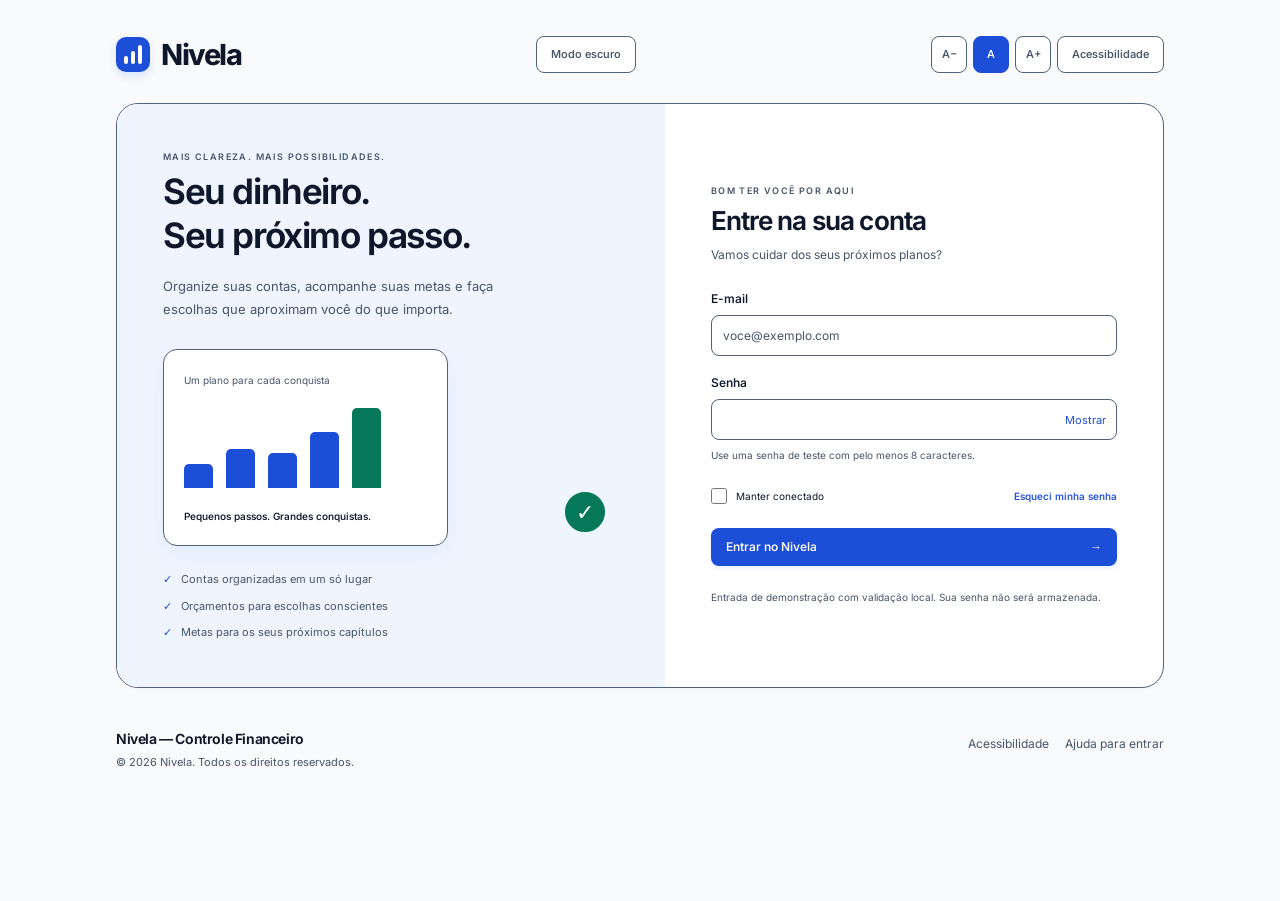
==== commit b4e3be33: "adicionando rodape e ajustes finais de navegacao por teclado" ====
--- a/index.html
+++ b/index.html
@@ -64,7 +64,7 @@
             <li><a class="nav-link" href="#planejamento"><svg class="icon" aria-hidden="true"><use href="#i-target"/></svg>Planejamento &amp; Metas</a></li>
             <li><button class="nav-link" type="button" data-open-accessibility aria-haspopup="dialog" aria-controls="accessibility-dialog" aria-expanded="false"><svg class="icon" viewBox="0 0 24 24" aria-hidden="true"><circle cx="12" cy="4" r="2"/><path d="M4 9h16m-8 0v6m-4 6 4-6 4 6"/></svg>Acessibilidade</button></li>
             <li><a class="nav-link" href="#relatorios"><svg class="icon" aria-hidden="true"><use href="#i-chart"/></svg>Relatórios</a></li>
-            <li><a class="nav-link" href="#suporte" data-open-support><svg class="icon" aria-hidden="true"><use href="#i-help"/></svg>Suporte</a></li>
+            <li><a class="nav-link" href="#suporte" data-open-support aria-haspopup="dialog" aria-controls="support-dialog" aria-expanded="false"><svg class="icon" aria-hidden="true"><use href="#i-help"/></svg>Suporte</a></li>
           </ul>
         </nav>
         <div class="sidebar-bottom">
@@ -89,16 +89,16 @@
             <div class="quick-access" role="group" aria-label="Atalhos de acessibilidade"><button class="button button-secondary" type="button" data-font-step="-1" aria-label="Diminuir tamanho da fonte">A−</button><button class="button button-secondary" type="button" data-font-reset aria-label="Restaurar fonte padrão, 100 por cento" aria-pressed="true">A</button><button class="button button-secondary" type="button" data-font-step="1" aria-label="Aumentar tamanho da fonte">A+</button><button class="button button-secondary" type="button" data-open-accessibility aria-haspopup="dialog" aria-controls="accessibility-dialog" aria-expanded="false">Acessibilidade</button></div>
             <span class="today">Quarta-feira, <time datetime="2026-11-11">11 de novembro</time></span>
             <details class="notifications">
-              <summary class="icon-button" aria-label="Notificações, 2 avisos"><svg class="icon" aria-hidden="true"><use href="#i-bell"/></svg><span class="notification-dot" aria-hidden="true"></span></summary>
-              <div class="notification-panel"><strong>Seu dia na Nivela</strong><p>Internet vence hoje: <b>R$ 119,90</b>.</p><p>Seu orçamento de transporte atingiu <b>94%</b>.</p><a class="text-link" href="#contas">Conferir minhas contas <span aria-hidden="true">→</span></a></div>
+              <summary class="icon-button" aria-label="Notificações, 2 avisos" aria-controls="notifications-panel"><svg class="icon" aria-hidden="true"><use href="#i-bell"/></svg><span class="notification-dot" aria-hidden="true"></span></summary>
+              <div class="notification-panel" id="notifications-panel"><strong>Seu dia na Nivela</strong><p>Internet vence hoje: <b>R$ 119,90</b>.</p><p>Seu orçamento de transporte atingiu <b>94%</b>.</p><a class="text-link" href="#contas">Conferir minhas contas <span aria-hidden="true">→</span></a></div>
             </details>
           </div>
         </div>
         <header class="page-header">
           <div><p class="eyebrow">CADA ESCOLHA CONTA</p><h1>Meu painel financeiro<span class="heading-dot">.</span></h1><p class="page-subtitle">Tudo em um só lugar para você ir mais longe.</p></div>
-          <div class="header-actions"><div class="month-label"><svg class="icon" aria-hidden="true"><use href="#i-calendar"/></svg><time datetime="2026-11">Novembro de 2026</time></div><button class="button button-primary" type="button" id="new-transaction">+ Nova transação</button><a class="button button-secondary" href="#transacoes">Ver transações<svg class="icon icon-small" aria-hidden="true"><use href="#i-arrow"/></svg></a></div>
+          <div class="header-actions"><div class="month-label"><svg class="icon" aria-hidden="true"><use href="#i-calendar"/></svg><time datetime="2026-11">Novembro de 2026</time></div><button class="button button-primary" type="button" id="new-transaction" aria-haspopup="dialog" aria-controls="transaction-dialog" aria-expanded="false">+ Nova transação</button><a class="button button-secondary" href="#transacoes">Ver transações<svg class="icon icon-small" aria-hidden="true"><use href="#i-arrow"/></svg></a></div>
         </header>
-        <p class="action-feedback" role="status" data-transaction-feedback hidden></p>
+        <p class="action-feedback" role="status" aria-live="polite" data-transaction-feedback hidden></p>
         <div class="dashboard-grid">
           <!-- 01 · Resumo mensal -->
           <article class="card summary-card" aria-labelledby="summary-title">
@@ -185,7 +185,7 @@
           <article class="card education-card" id="educacao" aria-labelledby="education-title" aria-roledescription="carrossel">
             <header class="card-header"><div class="card-title-group"><span class="section-icon tone-blue"><svg class="icon" aria-hidden="true"><use href="#i-doc"/></svg></span><div><h2 id="education-title">Educação financeira</h2><p class="card-subtitle">Conhecimento para cuidar melhor do que é seu.</p></div></div><button class="button button-secondary carousel-pause" type="button" id="carousel-pause" aria-pressed="false">Pausar rotação</button></header>
             <p class="sr-only" id="carousel-instructions">Use as setas para a esquerda e direita para mudar de dica. A rotação pausa enquanto você lê com o mouse ou teclado.</p>
-            <div class="carousel-stage" tabindex="0" aria-label="Dicas de educação financeira" aria-describedby="carousel-instructions">
+            <div class="carousel-stage" role="group" tabindex="0" aria-label="Dicas de educação financeira" aria-describedby="carousel-instructions">
               <section class="carousel-slide" role="group" aria-roledescription="slide" aria-label="1 de 3">
                 <img src="assets/img/reserva-emergencia.svg" width="480" height="300" alt="Cofre protegido por um escudo, com moedas guardadas para imprevistos.">
                 <div class="education-copy"><span class="subtle-tag">01 · TRANQUILIDADE</span><h3>Um respiro para os imprevistos</h3><p>Comece sua reserva de emergência com o que cabe no seu mês. A constância vale mais do que esperar o momento perfeito.</p><ul><li>Estime seus gastos essenciais de um mês.</li><li>Defina uma contribuição que você consiga manter.</li><li>Guarde em uma opção de fácil acesso e baixo risco.</li></ul></div>
@@ -200,7 +200,7 @@
               </section>
             </div>
             <div class="carousel-controls"><button class="button button-secondary" type="button" data-carousel-previous aria-label="Dica anterior"><span aria-hidden="true">←</span> Anterior</button><div class="carousel-dots" role="group" aria-label="Escolher dica"><button class="carousel-dot is-active" type="button" data-carousel-index="0" aria-label="Dica 1: reserva de emergência" aria-pressed="true"></button><button class="carousel-dot" type="button" data-carousel-index="1" aria-label="Dica 2: controle do orçamento" aria-pressed="false"></button><button class="carousel-dot" type="button" data-carousel-index="2" aria-label="Dica 3: metas financeiras" aria-pressed="false"></button></div><button class="button button-secondary" type="button" data-carousel-next aria-label="Próxima dica">Próximo <span aria-hidden="true">→</span></button></div>
-            <p class="sr-only" role="status" id="carousel-status"></p>
+            <p class="sr-only" role="status" aria-live="polite" id="carousel-status"></p>
           </article>
 
           <!-- 06 · Movimentações detalhadas -->
@@ -214,7 +214,7 @@
               </div>
               <label class="search-field"><span class="sr-only">Buscar por nome ou categoria</span><input type="search" id="transaction-search" placeholder="Buscar por nome ou categoria" autocomplete="off"></label>
             </div>
-            <p class="sr-only" role="status" data-filter-status></p>
+            <p class="sr-only" role="status" aria-live="polite" data-filter-status></p>
             <div class="table-scroll" role="region" aria-label="Transações recentes, role horizontalmente para ver todas as colunas" tabindex="0">
               <table>
                 <caption class="sr-only">Movimentações de novembro de 2026. Valores negativos são despesas e valores positivos são receitas.</caption>
@@ -233,8 +233,12 @@
             <p class="table-note"><svg class="icon icon-small" aria-hidden="true"><use href="#i-lock"/></svg>Clareza em cada detalhe. Controle em cada escolha.</p>
           </article>
         </div>
-        <details class="support-panel" id="suporte"><summary><span><svg class="icon icon-small" aria-hidden="true"><use href="#i-help"/></svg>Precisa de uma mão com seu planejamento?</span><svg class="icon icon-small" aria-hidden="true"><use href="#i-down"/></svg></summary><div><h2>Um pouco de clareza vai longe.</h2><p>O saldo total considera seu saldo anterior e o resultado do mês. Acompanhe os vencimentos na agenda, use os orçamentos para distribuir seus gastos e reserve uma parte da renda para suas metas.</p><p>As informações deste painel são ilustrativas. Os valores e as datas representam um cenário de novembro de 2026.</p><button class="button button-secondary support-button" type="button" data-open-support>Falar com o suporte</button></div></details>
-        <footer class="page-footer"><p><strong>Nivela</strong><span>Mais clareza. Mais possibilidades.</span></p><span>Dados demonstrativos <span aria-hidden="true">·</span> Novembro de 2026</span></footer>
+        <details class="support-panel" id="suporte"><summary aria-controls="support-details"><span><svg class="icon icon-small" aria-hidden="true"><use href="#i-help"/></svg>Precisa de uma mão com seu planejamento?</span><svg class="icon icon-small" aria-hidden="true"><use href="#i-down"/></svg></summary><div id="support-details"><h2>Um pouco de clareza vai longe.</h2><p>O saldo total considera seu saldo anterior e o resultado do mês. Acompanhe os vencimentos na agenda, use os orçamentos para distribuir seus gastos e reserve uma parte da renda para suas metas.</p><p>As informações deste painel são ilustrativas. Os valores e as datas representam um cenário de novembro de 2026.</p><button class="button button-secondary support-button" type="button" data-open-support aria-haspopup="dialog" aria-controls="support-dialog" aria-expanded="false">Falar com o suporte</button></div></details>
+        <footer class="page-footer">
+          <div class="footer-brand"><strong>Nivela — Controle Financeiro</strong><p>Mais clareza. Mais possibilidades.</p></div>
+          <nav class="footer-nav" aria-label="Navegação do rodapé"><a href="#dashboard">Dashboard</a><button type="button" data-open-accessibility aria-haspopup="dialog" aria-controls="accessibility-dialog" aria-expanded="false">Acessibilidade</button><button type="button" data-open-support aria-haspopup="dialog" aria-controls="support-dialog" aria-expanded="false">Suporte</button><a href="login.html" data-sign-out>Sair</a></nav>
+          <small>© 2026 Nivela. Todos os direitos reservados.<span> Valores demonstrativos de novembro de 2026.</span></small>
+        </footer>
       </main>
     </div>
     <dialog class="app-dialog" id="transaction-dialog" aria-labelledby="transaction-dialog-title" aria-describedby="transaction-dialog-description">
@@ -273,7 +277,7 @@
         <p class="form-help support-note">A confirmação de contato fica registrada apenas nesta sessão do navegador.</p>
         <footer class="dialog-actions"><button class="button button-secondary" type="button" data-close-dialog>Cancelar</button><button class="button button-primary" type="submit">Enviar mensagem</button></footer>
       </form>
-      <div class="support-confirmation" id="support-confirmation" role="status" tabindex="-1" hidden><span class="section-icon tone-green"><svg class="icon" aria-hidden="true"><use href="#i-check"/></svg></span><h3>Mensagem registrada nesta sessão</h3><p></p><button class="button button-primary" type="button" data-close-dialog>Concluir</button></div>
+      <div class="support-confirmation" id="support-confirmation" role="status" aria-live="polite" tabindex="-1" hidden><span class="section-icon tone-green"><svg class="icon" aria-hidden="true"><use href="#i-check"/></svg></span><h3>Mensagem registrada nesta sessão</h3><p></p><button class="button button-primary" type="button" data-close-dialog>Concluir</button></div>
     </dialog>
     <dialog class="app-dialog accessibility-dialog" id="accessibility-dialog" data-accessibility-dialog aria-labelledby="accessibility-title" aria-describedby="accessibility-description">
       <header class="dialog-header"><div><h2 id="accessibility-title">Acessibilidade</h2><p id="accessibility-description">Ajuste o Nivela para uma leitura mais confortável.</p></div><button class="dialog-close" type="button" data-close-accessibility aria-label="Fechar acessibilidade">×</button></header>
--- a/assets/css/style.css
+++ b/assets/css/style.css
@@ -111,7 +111,7 @@
   padding: 0;
   overflow: hidden;
   clip-path: inset(50%);
-  var(--on-accent)-space: nowrap;
+  white-space: nowrap;
 }
 
 .icon-library {
@@ -505,7 +505,7 @@
 }
 
 h1 {
-  font-size: clamp(1.5625rem, 2.2vw, 2rem);
+  font-size: 2rem;
   font-weight: 650;
   letter-spacing: -0.075rem;
   line-height: 1.3;
@@ -691,7 +691,7 @@
   font-size: 0.5625rem;
   font-weight: 550;
   line-height: 1.4;
-  var(--on-accent)-space: nowrap;
+  white-space: nowrap;
 }
 
 .badge-success { background: var(--bg-green); color: var(--success-text); }
@@ -738,12 +738,12 @@
 .stat-icon .icon { width: 0.9375rem; height: 0.9375rem; }
 
 .stat dd:not(.stat-note) {
-  font-size: clamp(1.375rem, 1.9vw, 1.9375rem);
+  font-size: 1.75rem;
   font-weight: 650;
   letter-spacing: -0.0625rem;
   line-height: 1.4;
   font-variant-numeric: tabular-nums;
-  var(--on-accent)-space: nowrap;
+  white-space: nowrap;
 }
 
 .stat dd:not(.stat-note) > span {
@@ -817,7 +817,7 @@
 .donut-center strong { display: block; font-size: 0.875rem; font-weight: 650; letter-spacing: -0.0375rem; }
 .donut-center small { font-size: 0.625rem; }
 .chart-legend { display: grid; width: 100%; min-width: 0; gap: 0.8125rem; font-size: 0.5625rem; }
-.chart-legend li { display: flex; align-items: center; gap: 0.375rem; var(--on-accent)-space: nowrap; }
+.chart-legend li { display: flex; align-items: center; gap: 0.375rem; white-space: nowrap; }
 .chart-legend li > span:not(.legend-dot) { color: var(--text-secondary); }
 .chart-legend strong { margin-left: auto; font-size: 0.5625rem; font-weight: 550; }
 .legend-dot { display: inline-block; width: 0.375rem; height: 0.375rem; flex-shrink: 0; border-radius: 0.125rem; }
@@ -841,7 +841,7 @@
 .bar-nov { height: 83.206%; background: var(--brand); }
 .bar-label { position: absolute; bottom: -1.375rem; color: var(--text-secondary); font-size: 0.5rem; }
 .bar-label.current-month { color: var(--brand); font-weight: 600; }
-.bar-value { margin-bottom: 0.3125rem; color: var(--brand); font-size: 0.4375rem; font-weight: 600; var(--on-accent)-space: nowrap; }
+.bar-value { margin-bottom: 0.3125rem; color: var(--brand); font-size: 0.4375rem; font-weight: 600; white-space: nowrap; }
 .balance-footnote { margin-top: 0.5625rem; }
 .balance-footnote .positive { display: inline-flex; align-items: center; gap: 0.1875rem; font-weight: 550; }
 .balance-footnote .icon { width: 0.6875rem; height: 0.6875rem; }
@@ -925,7 +925,7 @@
 .transactions-card { padding-bottom: 0; }
 .transactions-card .card-header { margin-bottom: 1.25rem; }
 .table-scroll { overflow-x: auto; scrollbar-width: thin; }
-table { width: 100%; border-spacing: 0; border-collapse: collapse; text-align: left; var(--on-accent)-space: nowrap; }
+table { width: 100%; border-spacing: 0; border-collapse: collapse; text-align: left; white-space: nowrap; }
 thead { background: var(--bg-app); }
 thead th { padding: 0.625rem 0.75rem; color: var(--text-secondary); font-size: 0.5625rem; font-weight: 500; }
 thead th:first-child { border-radius: 0.375rem 0 0 0.375rem; }
@@ -1007,7 +1007,7 @@
   .main-nav { display: flex; gap: 0.375rem; overflow-x: auto; padding: 0.25rem 0.1875rem 0.875rem; scrollbar-width: thin; }
   .main-nav ul { display: flex; gap: 0.375rem; }
   .main-nav li + li { margin: 0; }
-  .nav-link { min-height: 2.3125rem; gap: 0.4375rem; padding: 0.5625rem 0.6875rem; var(--on-accent)-space: nowrap; }
+  .nav-link { min-height: 2.3125rem; gap: 0.4375rem; padding: 0.5625rem 0.6875rem; white-space: nowrap; }
   .nav-link .icon { width: 0.9375rem; height: 0.9375rem; }
   .active-dot, .nav-count { display: none; }
   .sidebar-bottom { position: absolute; top: 0.5625rem; right: 1.25rem; margin: 0; padding: 0; }
@@ -1024,7 +1024,7 @@
   .summary-stats { grid-template-columns: repeat(2, minmax(0, 1fr)); row-gap: 1.5rem; }
   .stat:nth-child(3) { padding-left: 0; border-left: 0; }
   .stat:nth-child(2) { padding-right: 0; }
-  .stat dd:not(.stat-note) { font-size: clamp(1.3125rem, 5vw, 1.8125rem); }
+  .stat dd:not(.stat-note) { font-size: 1.3125rem; }
   .period-note { display: none; }
   .summary-insight { padding-block: 0.875rem; }
   .summary-insight p { line-height: 1.8; }
@@ -1101,7 +1101,7 @@
 .search-field { display: block; width: min(100%, 16.25rem); }
 .search-field input { width: 100%; min-height: 2.25rem; padding: 0.5rem 0.75rem; border: 0.0625rem solid var(--border); border-radius: 0.5rem; background: var(--bg-card); color: var(--text-primary); font: inherit; font-size: 0.6875rem; }
 .search-field input::placeholder { color: var(--text-secondary); }
-td.empty-state { padding: 1.75rem 0.75rem; text-align: center; var(--on-accent)-space: normal; }
+td.empty-state { padding: 1.75rem 0.75rem; text-align: center; white-space: normal; }
 
 @media (max-width: 480px) {
   .search-field { width: 100%; }
@@ -1148,7 +1148,7 @@
 }
 
 .stat-balance dd.negative:not(.stat-note) { color: var(--danger-text); }
-.stat.long-value dd:not(.stat-note) { font-size: clamp(0.78125rem, 1.45vw, 1.375rem); letter-spacing: -0.03125rem; }
+.stat.long-value dd:not(.stat-note) { font-size: 1rem; letter-spacing: -0.03125rem; }
 .budget-label { flex-wrap: wrap; }
 .progress-fill { transition: width 260ms ease, background-color 180ms ease; }
 .budget-label > span { padding: 0.125rem 0.3125rem; border-radius: 0.3125rem; transition: background-color 180ms ease, color 180ms ease; }
@@ -1341,6 +1341,53 @@
   .topbar-right { width: 100%; justify-content: flex-start; }
 }
 
+.page-footer { display: grid; grid-template-columns: minmax(0, 1fr) auto; align-items: start; gap: 1rem 1.5rem; padding-block: 1.5rem 0.5rem; }
+.footer-brand strong { display: block; color: var(--text-primary); font-size: 0.875rem; letter-spacing: -0.025rem; }
+.footer-brand p { margin-top: 0.3125rem; color: var(--text-secondary); font-size: 0.6875rem; }
+.footer-nav { display: flex; align-items: center; flex-wrap: wrap; gap: 0.25rem 1rem; }
+.footer-nav a, .footer-nav button { display: inline-flex; min-height: 2rem; align-items: center; padding: 0.25rem 0; border: 0; background: transparent; color: var(--text-secondary); font: inherit; font-size: 0.75rem; cursor: pointer; }
+.footer-nav a:hover, .footer-nav button:hover { color: var(--brand); text-decoration: underline; text-underline-offset: 0.25rem; }
+.page-footer > small { grid-column: 1 / -1; font-size: 0.625rem; line-height: 1.8; }
+.login-footer { margin-top: 1rem; }
+
+@media (max-width: 760px) {
+  .page-footer { grid-template-columns: minmax(0, 1fr); }
+  .footer-nav { gap: 0.25rem 1rem; }
+}
+
+@media (max-width: 1350px) {
+  h1 { font-size: 1.75rem; }
+}
+
+@media (max-width: 1150px) {
+  h1 { font-size: 1.5625rem; }
+}
+
+@media (min-width: 1600px) {
+  .stat dd:not(.stat-note) { font-size: 1.9375rem; }
+}
+
+@media (min-width: 480px) and (max-width: 760px) {
+  .stat dd:not(.stat-note) { font-size: 1.8125rem; }
+}
+
+@media (max-width: 760px) {
+  .stat.long-value dd:not(.stat-note) { font-size: 0.78125rem; }
+}
+
+@media (max-width: 480px) {
+  html[data-font-size="112.5"] .summary-stats,
+  html[data-font-size="125"] .summary-stats,
+  html[data-font-size="112.5"] .budget-grid,
+  html[data-font-size="125"] .budget-grid { grid-template-columns: minmax(0, 1fr); }
+  html[data-font-size="112.5"] .stat,
+  html[data-font-size="125"] .stat { padding-inline: 0; border-left: 0; }
+  html[data-font-size="112.5"] .category-visual,
+  html[data-font-size="125"] .category-visual { flex-direction: column; align-items: center; }
+  html[data-font-size="112.5"] .chart-legend,
+  html[data-font-size="125"] .chart-legend { width: 100%; max-width: none; }
+}
+
 @media (prefers-reduced-motion: reduce) {
   html {
     scroll-behavior: auto;
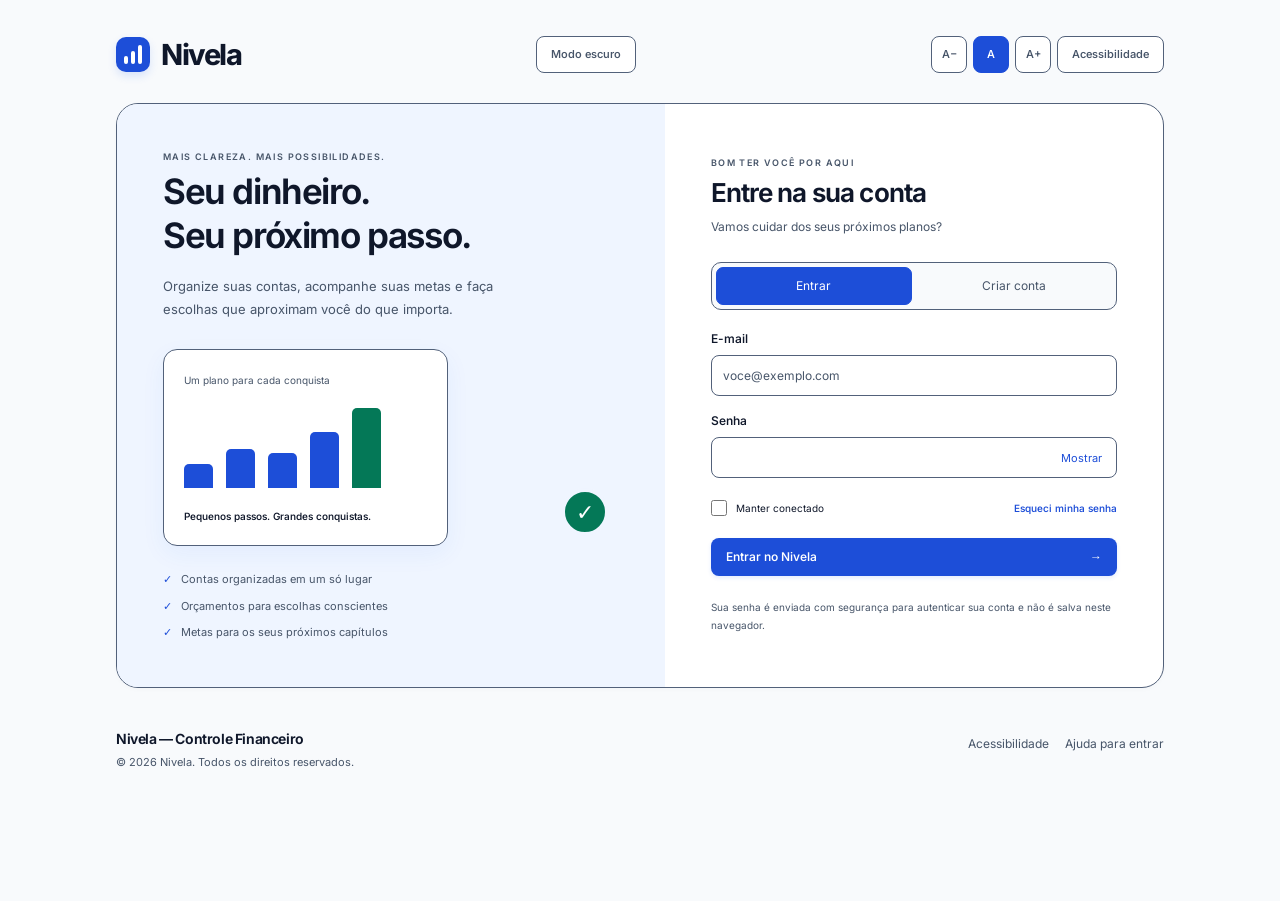
==== commit 006c0716: "permitindo contato de suporte sem informar email" ====
--- a/index.html
+++ b/index.html
@@ -6,10 +6,12 @@
     <meta name="description" content="Nivela: um painel para acompanhar seu saldo, organizar despesas e planejar suas próximas conquistas.">
     <meta name="theme-color" content="#F8FAFC">
     <title>Nivela — Controle Financeiro</title>
+    <script src="assets/js/config.js"></script>
     <script src="assets/js/session.js"></script>
     <script src="assets/js/accessibility.js"></script>
     <link rel="icon" type="image/svg+xml" href="assets/favicon.svg">
     <link rel="stylesheet" href="assets/css/style.css">
+    <link rel="stylesheet" href="assets/css/dashboard.css">
     <link rel="preload" href="assets/fonts/inter-latin-variable.woff2" as="font" type="font/woff2" crossorigin>
   </head>
   <body>
@@ -45,7 +47,7 @@
         <symbol id="i-coffee" viewBox="0 0 24 24"><path d="M4 8h13v8a4 4 0 0 1-4 4H8a4 4 0 0 1-4-4ZM17 9h2a3 3 0 0 1 0 6h-2M7 3v2m5-2v2M3 23h16"/></symbol>
       </defs>
     </svg>
-    <div class="app-layout">
+    <div class="app-layout" data-app-state="loading">
       <aside class="sidebar" aria-label="Navegação e perfil">
         <a class="brand" href="#dashboard" aria-label="Nivela, ir para o dashboard">
           <span class="brand-mark" aria-hidden="true"><span></span><span></span><span></span></span>
@@ -56,7 +58,7 @@
           <p class="nav-label">PRINCIPAL</p>
           <ul>
             <li><a class="nav-link active" href="#dashboard" aria-current="page"><svg class="icon" aria-hidden="true"><use href="#i-grid"/></svg>Dashboard<span class="active-dot" aria-hidden="true"></span></a></li>
-            <li><a class="nav-link" href="#transacoes"><svg class="icon" aria-hidden="true"><use href="#i-swap"/></svg>Transações<span class="nav-count">24</span></a></li>
+            <li><a class="nav-link" href="#transacoes"><svg class="icon" aria-hidden="true"><use href="#i-swap"/></svg>Transações<span class="nav-count">0</span></a></li>
             <li><a class="nav-link" href="#contas"><svg class="icon" aria-hidden="true"><use href="#i-wallet"/></svg>Contas e cartões</a></li>
           </ul>
           <p class="nav-label nav-label-secondary">ORGANIZAÇÃO</p>
@@ -75,39 +77,40 @@
             <a href="#metas">Acompanhar minhas metas<svg class="icon icon-small" aria-hidden="true"><use href="#i-arrow"/></svg></a>
           </div>
           <div class="user-profile">
-            <span class="avatar" aria-hidden="true">LF</span>
-            <div><strong>Luiz Felipe</strong><span>Conta pessoal</span></div>
+            <span class="avatar" aria-hidden="true">N</span>
+            <button class="profile-details" type="button" data-open-profile aria-haspopup="dialog" aria-controls="profile-dialog" aria-expanded="false"><strong>Minha conta</strong><span>Editar perfil e saldo inicial</span></button>
             <button class="profile-logout icon-button" type="button" data-sign-out aria-label="Sair do Nivela"><svg class="icon" viewBox="0 0 24 24" aria-hidden="true"><path d="M10 4H4v16h6M9 12h12m-4-4 4 4-4 4"/></svg></button>
           </div>
         </div>
       </aside>
-      <main id="dashboard" tabindex="-1">
+      <main id="dashboard" tabindex="-1" aria-busy="true">
         <div class="topbar">
           <p>Meu espaço<span aria-hidden="true">/</span><strong>Dashboard</strong></p>
           <div class="topbar-right">
             <button class="button button-secondary quick-theme" type="button" data-toggle-theme aria-pressed="false">Modo escuro</button>
             <div class="quick-access" role="group" aria-label="Atalhos de acessibilidade"><button class="button button-secondary" type="button" data-font-step="-1" aria-label="Diminuir tamanho da fonte">A−</button><button class="button button-secondary" type="button" data-font-reset aria-label="Restaurar fonte padrão, 100 por cento" aria-pressed="true">A</button><button class="button button-secondary" type="button" data-font-step="1" aria-label="Aumentar tamanho da fonte">A+</button><button class="button button-secondary" type="button" data-open-accessibility aria-haspopup="dialog" aria-controls="accessibility-dialog" aria-expanded="false">Acessibilidade</button></div>
-            <span class="today">Quarta-feira, <time datetime="2026-11-11">11 de novembro</time></span>
+            <span class="today"><time datetime="2026-11-22">Hoje</time></span>
             <details class="notifications">
-              <summary class="icon-button" aria-label="Notificações, 2 avisos" aria-controls="notifications-panel"><svg class="icon" aria-hidden="true"><use href="#i-bell"/></svg><span class="notification-dot" aria-hidden="true"></span></summary>
-              <div class="notification-panel" id="notifications-panel"><strong>Seu dia na Nivela</strong><p>Internet vence hoje: <b>R$ 119,90</b>.</p><p>Seu orçamento de transporte atingiu <b>94%</b>.</p><a class="text-link" href="#contas">Conferir minhas contas <span aria-hidden="true">→</span></a></div>
+              <summary class="icon-button" aria-label="Notificações" aria-controls="notifications-panel"><svg class="icon" aria-hidden="true"><use href="#i-bell"/></svg><span class="notification-dot" aria-hidden="true"></span></summary>
+              <div class="notification-panel" id="notifications-panel"><strong>Seu dia na Nivela</strong><div data-notification-list><p>Carregando seus avisos.</p></div><a class="text-link" href="#contas">Conferir minhas contas <span aria-hidden="true">→</span></a></div>
             </details>
           </div>
         </div>
         <header class="page-header">
           <div><p class="eyebrow">CADA ESCOLHA CONTA</p><h1>Meu painel financeiro<span class="heading-dot">.</span></h1><p class="page-subtitle">Tudo em um só lugar para você ir mais longe.</p></div>
-          <div class="header-actions"><div class="month-label"><svg class="icon" aria-hidden="true"><use href="#i-calendar"/></svg><time datetime="2026-11">Novembro de 2026</time></div><button class="button button-primary" type="button" id="new-transaction" aria-haspopup="dialog" aria-controls="transaction-dialog" aria-expanded="false">+ Nova transação</button><a class="button button-secondary" href="#transacoes">Ver transações<svg class="icon icon-small" aria-hidden="true"><use href="#i-arrow"/></svg></a></div>
+          <div class="header-actions"><label class="month-label" for="dashboard-month"><span class="sr-only">Mês do painel</span><input id="dashboard-month" type="month" min="1900-01" max="2099-12" aria-label="Mês do painel" disabled></label><button class="button button-primary" type="button" id="new-transaction" disabled aria-haspopup="dialog" aria-controls="transaction-dialog" aria-expanded="false">+ Nova transação</button><a class="button button-secondary" href="#transacoes">Ver transações<svg class="icon icon-small" aria-hidden="true"><use href="#i-arrow"/></svg></a></div>
         </header>
+        <div class="action-feedback connection-state" id="connection-state" role="status" aria-live="polite"><span>Carregando seus dados…</span><button class="button button-secondary" id="retry-load" type="button" hidden>Tentar novamente</button><button class="button button-secondary" id="refresh-data" type="button" hidden>Atualizar dados</button></div>
         <p class="action-feedback" role="status" aria-live="polite" data-transaction-feedback hidden></p>
         <div class="dashboard-grid">
           <!-- 01 · Resumo mensal -->
           <article class="card summary-card" aria-labelledby="summary-title">
-            <header class="card-header summary-header"><div class="card-heading"><h2 id="summary-title">Resumo do mês</h2><span class="period-note">01 a 30 de novembro</span></div><span class="badge badge-success"><span class="status-dot" aria-hidden="true"></span>Mês positivo</span></header>
+            <header class="card-header summary-header"><div class="card-heading"><h2 id="summary-title">Resumo do mês</h2><span class="period-note">Pagamentos e recebimentos do mês</span></div><span class="badge badge-success"><span class="status-dot" aria-hidden="true"></span>Mês positivo</span></header>
             <dl class="summary-stats">
-              <div class="stat stat-balance"><dt><span class="stat-icon tone-blue"><svg class="icon" aria-hidden="true"><use href="#i-wallet"/></svg></span>Saldo total</dt><dd>R$ 12.480<span>,90</span></dd><dd class="stat-note"><span class="positive"><svg class="icon icon-small" aria-hidden="true"><use href="#i-trend"/></svg>34,2%</span><span>vs. mês anterior</span></dd></div>
-              <div class="stat"><dt><span class="stat-icon tone-green"><svg class="icon" aria-hidden="true"><use href="#i-income"/></svg></span>Receitas</dt><dd>R$ 8.500<span>,00</span></dd><dd class="stat-note"><span class="positive">+6,3%</span><span>vs. mês anterior</span></dd></div>
-              <div class="stat"><dt><span class="stat-icon tone-red"><svg class="icon" aria-hidden="true"><use href="#i-expense"/></svg></span>Despesas</dt><dd>R$ 5.319<span>,10</span></dd><dd class="stat-note"><span class="positive">−8,1%</span><span>vs. mês anterior</span></dd></div>
-              <div class="stat"><dt><span class="stat-icon tone-purple"><svg class="icon" aria-hidden="true"><use href="#i-trend"/></svg></span>Resultado líquido</dt><dd class="positive">R$ 3.180<span>,90</span></dd><dd class="stat-note"><span class="stat-note-dot" aria-hidden="true"></span><span>37,4% da sua receita</span></dd></div>
+              <div class="stat stat-balance"><dt><span class="stat-icon tone-blue"><svg class="icon" aria-hidden="true"><use href="#i-wallet"/></svg></span>Saldo total</dt><dd>R$ 0<span>,00</span></dd><dd class="stat-note"><span>—</span><span>sem comparação anterior</span></dd></div>
+              <div class="stat"><dt><span class="stat-icon tone-green"><svg class="icon" aria-hidden="true"><use href="#i-income"/></svg></span>Receitas</dt><dd>R$ 0<span>,00</span></dd><dd class="stat-note"><span>—</span><span>sem comparação anterior</span></dd></div>
+              <div class="stat"><dt><span class="stat-icon tone-red"><svg class="icon" aria-hidden="true"><use href="#i-expense"/></svg></span>Despesas</dt><dd>R$ 0<span>,00</span></dd><dd class="stat-note"><span>—</span><span>sem comparação anterior</span></dd></div>
+              <div class="stat"><dt><span class="stat-icon tone-purple"><svg class="icon" aria-hidden="true"><use href="#i-trend"/></svg></span>Resultado líquido</dt><dd class="positive">R$ 0<span>,00</span></dd><dd class="stat-note"><span>—</span><span>sem comparação anterior</span></dd></div>
             </dl>
             <div class="summary-insight"><p><svg class="icon icon-small" aria-hidden="true"><use href="#i-check"/></svg><strong>Bom ritmo!</strong> Suas receitas superaram as despesas neste mês.</p><a class="text-link" href="#planejamento">Ver planejamento<svg class="icon icon-small" aria-hidden="true"><use href="#i-arrow"/></svg></a></div>
           </article>
@@ -119,16 +122,16 @@
               <figure class="category-figure">
                 <figcaption><h3>Distribuição por categoria</h3><p>Onde você investiu seu mês</p></figcaption>
                 <div class="category-visual">
-                  <div class="donut" role="img" aria-label="Despesas de R$ 5.319,10: Moradia 40%, Alimentação 25%, Transporte 15%, Lazer 10%, Outros 10%."><div class="donut-center"><span>Total de despesas</span><strong>R$ 5.319<small>,10</small></strong></div></div>
-                  <ul class="chart-legend" aria-label="Categorias de despesas"><li><span class="legend-dot dot-blue" aria-hidden="true"></span><span>Moradia</span><strong>40%</strong></li><li><span class="legend-dot dot-green" aria-hidden="true"></span><span>Alimentação</span><strong>25%</strong></li><li><span class="legend-dot dot-yellow" aria-hidden="true"></span><span>Transporte</span><strong>15%</strong></li><li><span class="legend-dot dot-purple" aria-hidden="true"></span><span>Lazer</span><strong>10%</strong></li><li><span class="legend-dot dot-slate" aria-hidden="true"></span><span>Outros</span><strong>10%</strong></li></ul>
+                  <div class="donut" role="img" aria-label="Nenhuma despesa registrada."><div class="donut-center"><span>Total de despesas</span><strong>R$ 0<small>,00</small></strong></div></div>
+                  <ul class="chart-legend" aria-label="Categorias de despesas"><li><span class="legend-dot dot-blue" aria-hidden="true"></span><span>Moradia</span><strong>0%</strong></li><li><span class="legend-dot dot-green" aria-hidden="true"></span><span>Alimentação</span><strong>0%</strong></li><li><span class="legend-dot dot-yellow" aria-hidden="true"></span><span>Transporte</span><strong>0%</strong></li><li><span class="legend-dot dot-purple" aria-hidden="true"></span><span>Lazer</span><strong>0%</strong></li><li><span class="legend-dot dot-slate" aria-hidden="true"></span><span>Outros</span><strong>0%</strong></li></ul>
                 </div>
-                <p class="figure-footnote"><span class="legend-dot dot-blue" aria-hidden="true"></span>Moradia é sua maior despesa.</p>
+                <p class="figure-footnote"><span class="legend-dot dot-blue" aria-hidden="true"></span>As categorias aparecerão ao registrar despesas.</p>
               </figure>
               <figure class="balance-figure">
                 <figcaption><h3>Evolução do saldo</h3><p>Um olhar sobre os últimos 6 meses</p></figcaption>
-                <div class="bar-chart" role="img" aria-label="Saldo final: junho R$ 7.200, julho R$ 8.100, agosto R$ 7.450, setembro R$ 9.420, outubro R$ 9.300, novembro R$ 12.480,90.">
+                <div class="bar-chart" role="img" aria-label="Sem histórico de saldo.">
                   <div class="chart-scale" aria-hidden="true"><span>15 mil</span><span>10 mil</span><span>5 mil</span><span>0</span></div>
-                  <div class="bar-plot" aria-hidden="true"><div class="bar-column"><div class="bar bar-jun"></div><span class="bar-label">Jun</span></div><div class="bar-column"><div class="bar bar-jul"></div><span class="bar-label">Jul</span></div><div class="bar-column"><div class="bar bar-aug"></div><span class="bar-label">Ago</span></div><div class="bar-column"><div class="bar bar-sep"></div><span class="bar-label">Set</span></div><div class="bar-column"><div class="bar bar-oct"></div><span class="bar-label">Out</span></div><div class="bar-column"><span class="bar-value">12,5 mil</span><div class="bar bar-nov"></div><span class="bar-label current-month">Nov</span></div></div>
+                  <div class="bar-plot" aria-hidden="true"><div class="bar-column"><div class="bar bar-jun"></div><span class="bar-label">Jun</span></div><div class="bar-column"><div class="bar bar-jul"></div><span class="bar-label">Jul</span></div><div class="bar-column"><div class="bar bar-aug"></div><span class="bar-label">Ago</span></div><div class="bar-column"><div class="bar bar-sep"></div><span class="bar-label">Set</span></div><div class="bar-column"><div class="bar bar-oct"></div><span class="bar-label">Out</span></div><div class="bar-column"><span class="bar-value">0</span><div class="bar bar-nov"></div><span class="bar-label current-month">Nov</span></div></div>
                 </div>
                 <p class="figure-footnote balance-footnote"><span class="positive"><svg class="icon icon-small" aria-hidden="true"><use href="#i-trend"/></svg>34,2%</span>em relação a outubro</p>
               </figure>
@@ -137,49 +140,27 @@
           <!-- 03 · Agenda de contas -->
           <article class="card bills-card" id="contas" aria-labelledby="bills-title">
             <header class="card-header"><div class="card-title-group"><span class="section-icon tone-yellow"><svg class="icon" aria-hidden="true"><use href="#i-calendar"/></svg></span><div><h2 id="bills-title">Contas a pagar e receber</h2><p class="card-subtitle">Seu mês, sem surpresas.</p></div></div></header>
-            <div class="bill-overview"><div><span>Total a pagar</span><strong>R$ 2.359<span>,90</span></strong></div><span class="badge badge-neutral">4 em aberto</span></div>
-            <div class="due-days" role="group" aria-label="Filtrar vencimentos de novembro">
-              <button class="due-day is-active" type="button" data-due-date="all" aria-pressed="true"><strong>Todas</strong><span>do mês</span><i aria-hidden="true"></i></button>
-              <button class="due-day" type="button" data-due-date="2026-11-11" aria-pressed="false"><strong>11</strong><span>Hoje</span><i aria-hidden="true"></i></button>
-              <button class="due-day" type="button" data-due-date="2026-11-15" aria-pressed="false"><strong>15</strong><span>nov</span><i aria-hidden="true"></i></button>
-              <button class="due-day" type="button" data-due-date="2026-11-18" aria-pressed="false"><strong>18</strong><span>nov</span><i aria-hidden="true"></i></button>
-              <button class="due-day" type="button" data-due-date="2026-11-20" aria-pressed="false"><strong>20</strong><span>nov</span><i aria-hidden="true"></i></button>
-              <button class="due-day" type="button" data-due-date="2026-11-28" aria-pressed="false"><strong>28</strong><span>nov</span><i aria-hidden="true"></i></button>
-            </div>
+            <div class="bill-overview"><div><span>Total a pagar</span><strong>R$ 0<span>,00</span></strong></div><span class="badge badge-neutral">0 em aberto</span></div>
+            <div class="due-days" role="group" aria-label="Filtrar vencimentos"></div>
             <div class="list-label"><h3>Próximos pagamentos</h3><span>Novembro</span></div>
-            <ul class="bill-list" aria-label="Contas a pagar">
-              <li id="internet-bill" data-date="2026-11-11" data-amount-cents="11990" data-type="expense" data-paid="false"><span class="item-icon tone-blue"><svg class="icon" aria-hidden="true"><use href="#i-home"/></svg></span><div class="bill-description"><strong>Internet</strong><span>Serviços · 11 nov</span></div><div class="bill-value"><strong>R$ 119,90</strong><span class="badge badge-danger">Vence hoje</span></div></li>
-              <li id="rent-bill" data-date="2026-11-15" data-amount-cents="180000" data-type="expense" data-paid="false"><span class="item-icon tone-purple"><svg class="icon" aria-hidden="true"><use href="#i-home"/></svg></span><div class="bill-description"><strong>Aluguel</strong><span>Moradia · 15 nov</span></div><div class="bill-value"><strong>R$ 1.800,00</strong><span class="badge badge-warning">Em aberto</span></div></li>
-              <li id="energy-bill" data-date="2026-11-18" data-amount-cents="16000" data-type="expense" data-paid="false"><span class="item-icon tone-yellow"><svg class="icon" aria-hidden="true"><use href="#i-home"/></svg></span><div class="bill-description"><strong>Energia elétrica</strong><span>Moradia · 18 nov</span></div><div class="bill-value"><strong>R$ 160,00</strong><span class="badge badge-neutral">Em aberto</span></div></li>
-              <li id="card-bill" data-date="2026-11-20" data-amount-cents="28000" data-type="expense" data-paid="false"><span class="item-icon tone-blue"><svg class="icon" aria-hidden="true"><use href="#i-card"/></svg></span><div class="bill-description"><strong>Cartão de crédito</strong><span>Visa · 20 nov</span></div><div class="bill-value"><strong>R$ 280,00</strong><span class="badge badge-neutral">Em aberto</span></div></li>
-              <li data-date="2026-11-09" data-amount-cents="5590" data-type="expense" data-paid="true"><span class="item-icon tone-slate"><svg class="icon" aria-hidden="true"><use href="#i-card"/></svg></span><div class="bill-description"><strong>Streaming</strong><span>Assinaturas · 09 nov</span></div><div class="bill-value"><strong>R$ 55,90</strong><span class="badge badge-success"><svg class="icon" aria-hidden="true"><use href="#i-check"/></svg>Pago</span></div></li>
-            </ul>
-            <div class="list-label receivables-label"><h3>A receber</h3><span class="positive">R$ 500,00</span></div>
-            <ul class="bill-list receivable-list" aria-label="Contas a receber"><li id="freelance-bill" data-date="2026-11-28" data-amount-cents="50000" data-type="income" data-paid="false"><span class="item-icon tone-green"><svg class="icon" aria-hidden="true"><use href="#i-income"/></svg></span><div class="bill-description"><strong>Projeto freelance</strong><span>Renda extra · 28 nov</span></div><div class="bill-value"><strong class="positive">R$ 500,00</strong><span class="badge badge-success">Previsto</span></div></li></ul>
+            <ul class="bill-list" aria-label="Contas a pagar"></ul>
+            <div class="list-label receivables-label"><h3>A receber</h3><span class="positive">R$ 0,00</span></div>
+            <ul class="bill-list receivable-list" aria-label="Contas a receber"></ul>
             <p class="empty-state" data-bills-empty hidden>Nenhuma conta nesta data.</p>
             <a class="bills-footer text-link" href="#transacoes">Ver todas as movimentações<svg class="icon icon-small" aria-hidden="true"><use href="#i-arrow"/></svg></a>
           </article>
 
           <!-- 04 · Orçamentos com progressos acessíveis -->
           <article class="card budget-card" id="planejamento" aria-labelledby="budget-title">
-            <header class="card-header"><div class="card-title-group"><span class="section-icon tone-purple"><svg class="icon" aria-hidden="true"><use href="#i-target"/></svg></span><div><h2 id="budget-title">Planejamento e orçamentos</h2><p class="card-subtitle">Um limite para os gastos. Mais espaço para os planos.</p></div></div><span class="subtle-tag">4 orçamentos</span></header>
-            <div class="budget-grid">
-              <div class="budget-item"><div class="budget-label"><h3><span class="legend-dot dot-blue" aria-hidden="true"></span>Moradia</h3><span>89%</span></div><p class="budget-amount">R$ 2.130,00<span> / R$ 2.400,00</span></p><div class="progress-track" role="progressbar" aria-label="Orçamento de moradia" aria-valuemin="0" aria-valuemax="2400" aria-valuenow="2130" aria-valuetext="R$ 2.130 de R$ 2.400, 89% utilizado"><div class="progress-fill progress-home"></div></div></div>
-              <div class="budget-item"><div class="budget-label"><h3><span class="legend-dot dot-green" aria-hidden="true"></span>Alimentação</h3><span>83%</span></div><p class="budget-amount">R$ 1.329,80<span> / R$ 1.600,00</span></p><div class="progress-track" role="progressbar" aria-label="Orçamento de alimentação" aria-valuemin="0" aria-valuemax="1600" aria-valuenow="1329.8" aria-valuetext="R$ 1.329,80 de R$ 1.600, 83% utilizado"><div class="progress-fill progress-food"></div></div></div>
-              <div class="budget-item"><div class="budget-label"><h3><span class="legend-dot dot-yellow" aria-hidden="true"></span>Transporte</h3><span class="budget-warning">94% · Atenção</span></div><p class="budget-amount">R$ 797,90<span> / R$ 850,00</span></p><div class="progress-track" role="progressbar" aria-label="Orçamento de transporte" aria-valuemin="0" aria-valuemax="850" aria-valuenow="797.9" aria-valuetext="R$ 797,90 de R$ 850, 94% utilizado, próximo ao limite"><div class="progress-fill progress-transport"></div></div></div>
-              <div class="budget-item"><div class="budget-label"><h3><span class="legend-dot dot-purple" aria-hidden="true"></span>Lazer</h3><span>76%</span></div><p class="budget-amount">R$ 531,90<span> / R$ 700,00</span></p><div class="progress-track" role="progressbar" aria-label="Orçamento de lazer" aria-valuemin="0" aria-valuemax="700" aria-valuenow="531.9" aria-valuetext="R$ 531,90 de R$ 700, 76% utilizado"><div class="progress-fill progress-leisure"></div></div></div>
-            </div>
-            <div class="budget-footer"><span class="budget-footer-icon"><svg class="icon icon-small" aria-hidden="true"><use href="#i-wallet"/></svg></span><p>Você ainda tem <strong>R$ 760,40</strong> disponíveis nos seus orçamentos.</p></div>
+            <header class="card-header"><div class="card-title-group"><span class="section-icon tone-purple"><svg class="icon" aria-hidden="true"><use href="#i-target"/></svg></span><div><h2 id="budget-title">Planejamento e orçamentos</h2><p class="card-subtitle">Acompanhe os gastos pagos e previstos por categoria.</p></div></div><button class="button button-secondary compact-button" type="button" data-open-budget aria-haspopup="dialog" aria-controls="budget-dialog" aria-expanded="false" disabled>Definir limites</button></header>
+            <div class="budget-grid"></div>
+            <div class="budget-footer"><span class="budget-footer-icon"><svg class="icon icon-small" aria-hidden="true"><use href="#i-wallet"/></svg></span><p>Defina seus limites para acompanhar o planejamento.</p></div>
           </article>
 
           <!-- 05 · Metas de economia -->
           <article class="card goals-card" id="metas" aria-labelledby="goals-title">
-            <header class="card-header"><div class="card-title-group"><span class="section-icon tone-green"><svg class="icon" aria-hidden="true"><use href="#i-shield"/></svg></span><div><h2 id="goals-title">Metas de economia</h2><p class="card-subtitle">Seu dinheiro trabalhando pelos seus próximos capítulos.</p></div></div><span class="goals-total"><span class="status-dot" aria-hidden="true"></span>3 sonhos em movimento</span></header>
-            <div class="goals-grid">
-              <section class="goal-item" aria-labelledby="reserve-title"><div class="goal-top"><span class="goal-icon tone-blue"><svg class="icon" aria-hidden="true"><use href="#i-shield"/></svg></span><span class="goal-percentage">68<span>%</span></span></div><h3 id="reserve-title">Reserva de emergência</h3><p class="goal-description">Tranquilidade para o que vier.</p><p class="goal-amount"><strong>R$ 6.800,00</strong><span> de R$ 10.000,00</span></p><div class="progress-track" role="progressbar" aria-label="Reserva de emergência" aria-valuemin="0" aria-valuemax="10000" aria-valuenow="6800" aria-valuetext="R$ 6.800 de R$ 10.000, 68% da meta"><div class="progress-fill progress-reserve"></div></div><p class="goal-remaining">Faltam <strong>R$ 3.200,00</strong> para sua segurança.</p></section>
-              <section class="goal-item" aria-labelledby="travel-title"><div class="goal-top"><span class="goal-icon tone-purple"><svg class="icon" aria-hidden="true"><use href="#i-plane"/></svg></span><span class="goal-percentage goal-purple">49<span>%</span></span></div><h3 id="travel-title">Próxima viagem</h3><p class="goal-description">Novos destinos. Boas histórias.</p><p class="goal-amount"><strong>R$ 2.450,00</strong><span> de R$ 5.000,00</span></p><div class="progress-track" role="progressbar" aria-label="Meta para viagem" aria-valuemin="0" aria-valuemax="5000" aria-valuenow="2450" aria-valuetext="R$ 2.450 de R$ 5.000, 49% da meta"><div class="progress-fill progress-travel"></div></div><p class="goal-remaining">Faltam <strong>R$ 2.550,00</strong> para fazer as malas.</p></section>
-              <section class="goal-item" aria-labelledby="laptop-title"><div class="goal-top"><span class="goal-icon tone-green"><svg class="icon" aria-hidden="true"><use href="#i-laptop"/></svg></span><span class="goal-percentage goal-green">30<span>%</span></span></div><h3 id="laptop-title">Novo notebook</h3><p class="goal-description">Um impulso para novas ideias.</p><p class="goal-amount"><strong>R$ 1.200,00</strong><span> de R$ 4.000,00</span></p><div class="progress-track" role="progressbar" aria-label="Meta para novo notebook" aria-valuemin="0" aria-valuemax="4000" aria-valuenow="1200" aria-valuetext="R$ 1.200 de R$ 4.000, 30% da meta"><div class="progress-fill progress-laptop"></div></div><p class="goal-remaining">Faltam <strong>R$ 2.800,00</strong> para o próximo upgrade.</p></section>
-            </div>
+            <header class="card-header"><div class="card-title-group"><span class="section-icon tone-green"><svg class="icon" aria-hidden="true"><use href="#i-shield"/></svg></span><div><h2 id="goals-title">Metas de economia</h2><p class="card-subtitle">Seu dinheiro trabalhando pelos seus próximos capítulos.</p></div></div><div class="card-actions"><span class="goals-total">0 metas</span><button class="button button-secondary compact-button" type="button" data-new-goal aria-haspopup="dialog" aria-controls="goal-dialog" aria-expanded="false" disabled>+ Nova meta</button></div></header>
+            <div class="goals-grid"></div>
           </article>
 
           <article class="card education-card" id="educacao" aria-labelledby="education-title" aria-roledescription="carrossel">
@@ -205,7 +186,7 @@
 
           <!-- 06 · Movimentações detalhadas -->
           <article class="card transactions-card" id="transacoes" aria-labelledby="transactions-title">
-            <header class="card-header"><div class="card-title-group"><span class="section-icon tone-blue"><svg class="icon" aria-hidden="true"><use href="#i-swap"/></svg></span><div><h2 id="transactions-title">Últimas movimentações</h2><p class="card-subtitle">Os detalhes que fazem a diferença no seu mês.</p></div></div><span class="subtle-tag">6 de 24 transações</span></header>
+            <header class="card-header"><div class="card-title-group"><span class="section-icon tone-blue"><svg class="icon" aria-hidden="true"><use href="#i-swap"/></svg></span><div><h2 id="transactions-title">Últimas movimentações</h2><p class="card-subtitle">Os detalhes que fazem a diferença no seu mês.</p></div></div><span class="subtle-tag">0 transações</span></header>
             <div class="transaction-toolbar">
               <div class="filter-tabs" role="group" aria-label="Filtrar transações por tipo">
                 <button class="filter-tab is-active" type="button" data-transaction-type="all" aria-pressed="true">Todas</button>
@@ -218,26 +199,18 @@
             <div class="table-scroll" role="region" aria-label="Transações recentes, role horizontalmente para ver todas as colunas" tabindex="0">
               <table>
                 <caption class="sr-only">Movimentações de novembro de 2026. Valores negativos são despesas e valores positivos são receitas.</caption>
-                <thead><tr><th scope="col">Descrição</th><th scope="col">Categoria</th><th scope="col">Data</th><th scope="col">Conta</th><th scope="col">Status</th><th scope="col" class="amount-column">Valor</th></tr></thead>
-                <tbody>
-                  <tr data-type="expense" data-description="Supermercado" data-category="Alimentação" data-date="2026-11-10" data-amount-cents="32560"><th scope="row"><span class="transaction-description"><span class="item-icon tone-green"><svg class="icon" aria-hidden="true"><use href="#i-food"/></svg></span><span>Supermercado<small>Compras da semana</small></span></span></th><td><span class="category-tag">Alimentação</span></td><td><time datetime="2026-11-10">10 nov, 2026</time></td><td><span class="account-dot account-purple" aria-hidden="true"></span>Nubank</td><td><span class="badge badge-success">Pago</span></td><td class="amount-column expense-amount">− R$ 325,60</td></tr>
-                  <tr data-type="expense" data-description="Internet" data-category="Moradia" data-date="2026-11-11" data-amount-cents="11990"><th scope="row"><span class="transaction-description"><span class="item-icon tone-blue"><svg class="icon" aria-hidden="true"><use href="#i-home"/></svg></span><span>Internet<small>Plano residencial</small></span></span></th><td><span class="category-tag">Moradia</span></td><td><time datetime="2026-11-11">11 nov, 2026</time></td><td><span class="account-dot account-orange" aria-hidden="true"></span>Itaú</td><td><span class="badge badge-danger">Vence hoje</span></td><td class="amount-column expense-amount">− R$ 119,90</td></tr>
-                  <tr data-type="expense" data-description="Café com amigos" data-category="Lazer" data-date="2026-11-10" data-amount-cents="3600"><th scope="row"><span class="transaction-description"><span class="item-icon tone-yellow"><svg class="icon" aria-hidden="true"><use href="#i-coffee"/></svg></span><span>Café com amigos<small>Uma pausa no dia</small></span></span></th><td><span class="category-tag">Lazer</span></td><td><time datetime="2026-11-10">10 nov, 2026</time></td><td><span class="account-dot account-purple" aria-hidden="true"></span>Nubank</td><td><span class="badge badge-success">Pago</span></td><td class="amount-column expense-amount">− R$ 36,00</td></tr>
-                  <tr data-type="expense" data-description="Streaming" data-category="Outros" data-date="2026-11-09" data-amount-cents="5590"><th scope="row"><span class="transaction-description"><span class="item-icon tone-purple"><svg class="icon" aria-hidden="true"><use href="#i-card"/></svg></span><span>Streaming<small>Assinatura mensal</small></span></span></th><td><span class="category-tag">Outros</span></td><td><time datetime="2026-11-09">09 nov, 2026</time></td><td><span class="account-dot account-blue" aria-hidden="true"></span>Cartão Visa</td><td><span class="badge badge-success">Pago</span></td><td class="amount-column expense-amount">− R$ 55,90</td></tr>
-                  <tr data-type="expense" data-description="Combustível" data-category="Transporte" data-date="2026-11-08" data-amount-cents="18000"><th scope="row"><span class="transaction-description"><span class="item-icon tone-red"><svg class="icon" aria-hidden="true"><use href="#i-car"/></svg></span><span>Combustível<small>Abastecimento</small></span></span></th><td><span class="category-tag">Transporte</span></td><td><time datetime="2026-11-08">08 nov, 2026</time></td><td><span class="account-dot account-blue" aria-hidden="true"></span>Cartão Visa</td><td><span class="badge badge-success">Pago</span></td><td class="amount-column expense-amount">− R$ 180,00</td></tr>
-                  <tr data-type="income" data-description="Salário" data-category="Receitas" data-date="2026-11-05" data-amount-cents="800000"><th scope="row"><span class="transaction-description"><span class="item-icon tone-green"><svg class="icon" aria-hidden="true"><use href="#i-income"/></svg></span><span>Salário<small>Seu trabalho, suas conquistas</small></span></span></th><td><span class="category-tag">Receitas</span></td><td><time datetime="2026-11-05">05 nov, 2026</time></td><td><span class="account-dot account-orange" aria-hidden="true"></span>Itaú</td><td><span class="badge badge-success">Recebido</span></td><td class="amount-column positive">+ R$ 8.000,00</td></tr>
-                  <tr data-transactions-empty hidden><td colspan="6" class="empty-state">Nenhuma movimentação encontrada. Tente outro nome ou categoria.</td></tr>
-                </tbody>
+                <thead><tr><th scope="col">Descrição</th><th scope="col">Categoria</th><th scope="col">Data</th><th scope="col">Conta</th><th scope="col">Status</th><th scope="col" class="amount-column">Valor</th><th scope="col">Ações</th></tr></thead>
+                <tbody><tr data-transactions-empty><td colspan="7" class="empty-state">Seus lançamentos aparecerão aqui.</td></tr></tbody>
               </table>
             </div>
             <p class="table-note"><svg class="icon icon-small" aria-hidden="true"><use href="#i-lock"/></svg>Clareza em cada detalhe. Controle em cada escolha.</p>
           </article>
         </div>
-        <details class="support-panel" id="suporte"><summary aria-controls="support-details"><span><svg class="icon icon-small" aria-hidden="true"><use href="#i-help"/></svg>Precisa de uma mão com seu planejamento?</span><svg class="icon icon-small" aria-hidden="true"><use href="#i-down"/></svg></summary><div id="support-details"><h2>Um pouco de clareza vai longe.</h2><p>O saldo total considera seu saldo anterior e o resultado do mês. Acompanhe os vencimentos na agenda, use os orçamentos para distribuir seus gastos e reserve uma parte da renda para suas metas.</p><p>As informações deste painel são ilustrativas. Os valores e as datas representam um cenário de novembro de 2026.</p><button class="button button-secondary support-button" type="button" data-open-support aria-haspopup="dialog" aria-controls="support-dialog" aria-expanded="false">Falar com o suporte</button></div></details>
+        <details class="support-panel" id="suporte"><summary aria-controls="support-details"><span><svg class="icon icon-small" aria-hidden="true"><use href="#i-help"/></svg>Precisa de uma mão com seu planejamento?</span><svg class="icon icon-small" aria-hidden="true"><use href="#i-down"/></svg></summary><div id="support-details"><h2>Um pouco de clareza vai longe.</h2><p>O saldo total considera seu saldo anterior e o resultado do mês. Acompanhe os vencimentos na agenda, use os orçamentos para distribuir seus gastos e reserve uma parte da renda para suas metas.</p><p>Os dados são salvos na sua conta. Marque lançamentos como pagos ou recebidos para atualizar o saldo. As metas registram seu planejamento e não movimentam dinheiro entre contas.</p><button class="button button-secondary support-button" type="button" data-open-support aria-haspopup="dialog" aria-controls="support-dialog" aria-expanded="false">Falar com o suporte</button></div></details>
         <footer class="page-footer">
           <div class="footer-brand"><strong>Nivela — Controle Financeiro</strong><p>Mais clareza. Mais possibilidades.</p></div>
           <nav class="footer-nav" aria-label="Navegação do rodapé"><a href="#dashboard">Dashboard</a><button type="button" data-open-accessibility aria-haspopup="dialog" aria-controls="accessibility-dialog" aria-expanded="false">Acessibilidade</button><button type="button" data-open-support aria-haspopup="dialog" aria-controls="support-dialog" aria-expanded="false">Suporte</button><a href="login.html" data-sign-out>Sair</a></nav>
-          <small>© 2026 Nivela. Todos os direitos reservados.<span> Valores demonstrativos de novembro de 2026.</span></small>
+          <small>© 2026 Nivela. Todos os direitos reservados.<span> Seus planos, no seu ritmo.</span></small>
         </footer>
       </main>
     </div>
@@ -255,6 +228,7 @@
           <div class="form-field"><label for="transaction-date">Data</label><input id="transaction-date" name="date" type="date" min="1900-01-01" max="2099-12-31" required></div>
           <div class="form-field field-full"><label for="transaction-category">Categoria</label><select id="transaction-category" name="category" required><option value="">Selecione uma categoria</option><option>Moradia</option><option>Alimentação</option><option>Transporte</option><option>Lazer</option><option>Serviços</option><option>Outros</option></select></div>
         </div>
+        <label class="checkbox-option settled-option"><input type="checkbox" name="settled" checked>Já foi pago ou recebido</label>
         <div class="transaction-options">
           <label class="checkbox-option"><input type="checkbox" name="recurring" id="transaction-recurring">Repetir mensalmente (recorrência)</label>
           <label class="checkbox-option"><input type="checkbox" name="installments" id="transaction-installments">Compra parcelada</label>
@@ -270,14 +244,14 @@
       <form id="support-form">
         <div class="form-grid">
           <div class="form-field"><label for="support-name">Nome</label><input id="support-name" name="name" type="text" autocomplete="name" minlength="2" maxlength="80" required></div>
-          <div class="form-field"><label for="support-email">E-mail</label><input id="support-email" name="email" type="email" autocomplete="email" maxlength="150" required></div>
           <div class="form-field field-full"><label for="support-subject">Assunto</label><select id="support-subject" name="subject" required><option value="">Selecione o assunto</option><option>Transações</option><option>Orçamentos e metas</option><option>Dúvidas sobre o painel</option><option>Sugestões</option><option>Outros</option></select></div>
           <div class="form-field field-full"><label for="support-message">Mensagem</label><textarea id="support-message" name="message" minlength="10" maxlength="2000" placeholder="Escreva sua mensagem" required></textarea></div>
         </div>
-        <p class="form-help support-note">A confirmação de contato fica registrada apenas nesta sessão do navegador.</p>
+        <p class="form-help support-note">Sua mensagem será registrada com segurança na sua conta para consulta pela equipe responsável.</p>
+        <p class="form-error" role="alert" hidden></p>
         <footer class="dialog-actions"><button class="button button-secondary" type="button" data-close-dialog>Cancelar</button><button class="button button-primary" type="submit">Enviar mensagem</button></footer>
       </form>
-      <div class="support-confirmation" id="support-confirmation" role="status" aria-live="polite" tabindex="-1" hidden><span class="section-icon tone-green"><svg class="icon" aria-hidden="true"><use href="#i-check"/></svg></span><h3>Mensagem registrada nesta sessão</h3><p></p><button class="button button-primary" type="button" data-close-dialog>Concluir</button></div>
+      <div class="support-confirmation" id="support-confirmation" role="status" aria-live="polite" tabindex="-1" hidden><span class="section-icon tone-green"><svg class="icon" aria-hidden="true"><use href="#i-check"/></svg></span><h3>Mensagem registrada</h3><p></p><button class="button button-primary" type="button" data-close-dialog>Concluir</button></div>
     </dialog>
     <dialog class="app-dialog accessibility-dialog" id="accessibility-dialog" data-accessibility-dialog aria-labelledby="accessibility-title" aria-describedby="accessibility-description">
       <header class="dialog-header"><div><h2 id="accessibility-title">Acessibilidade</h2><p id="accessibility-description">Ajuste o Nivela para uma leitura mais confortável.</p></div><button class="dialog-close" type="button" data-close-accessibility aria-label="Fechar acessibilidade">×</button></header>
@@ -288,6 +262,23 @@
       <p class="accessibility-status" id="accessibility-status" role="status" aria-live="polite"></p>
       <footer class="dialog-actions"><button class="button button-secondary" type="button" data-reset-accessibility>Restaurar preferências</button><button class="button button-primary" type="button" data-close-accessibility>Concluir</button></footer>
     </dialog>
+
+    <template id="transaction-row-template"><tr data-type="expense" data-description="Supermercado" data-category="Alimentação" data-date="2026-11-10" data-amount-cents="32560"><th scope="row"><span class="transaction-description"><span class="item-icon tone-green"><svg class="icon" aria-hidden="true"><use href="#i-food"/></svg></span><span>Supermercado<small>Compras da semana</small></span></span></th><td><span class="category-tag">Alimentação</span></td><td><time datetime="2026-11-10">10 nov, 2026</time></td><td><span class="account-dot account-purple" aria-hidden="true"></span>Nubank</td><td><span class="badge badge-success">Pago</span></td><td class="amount-column expense-amount">− R$ 325,60</td></tr></template>
+    <dialog class="app-dialog" id="profile-dialog" aria-labelledby="profile-title">
+      <header class="dialog-header"><div><h2 id="profile-title">Minha conta</h2><p>Seu nome e o saldo que você já tinha antes dos lançamentos.</p></div><button class="dialog-close" type="button" data-close-dialog aria-label="Fechar perfil">×</button></header>
+      <form id="profile-form"><div class="form-field"><label for="profile-name">Nome</label><input id="profile-name" name="fullName" autocomplete="name" minlength="2" maxlength="80" required></div><div class="form-field"><label for="opening-balance">Saldo inicial (R$)</label><input id="opening-balance" name="openingBalance" type="number" min="-999999999.99" max="999999999.99" step="0.01" required></div><p class="form-help">Informe o valor anterior ao seu primeiro lançamento. Não inclua receitas já registradas.</p><p class="form-error" role="alert" hidden></p><footer class="dialog-actions"><button class="button button-secondary" type="button" data-close-dialog>Cancelar</button><button class="button button-primary" type="submit">Salvar perfil</button></footer></form>
+    </dialog>
+    <dialog class="app-dialog" id="budget-dialog" aria-labelledby="budget-dialog-title">
+      <header class="dialog-header"><div><h2 id="budget-dialog-title">Limites do orçamento</h2><p>Um limite mensal para cada categoria. Use zero para deixar sem limite.</p></div><button class="dialog-close" type="button" data-close-dialog aria-label="Fechar limites">×</button></header>
+      <form id="budget-form"><div class="form-grid" data-budget-fields></div><p class="form-error" role="alert" hidden></p><footer class="dialog-actions"><button class="button button-secondary" type="button" data-close-dialog>Cancelar</button><button class="button button-primary" type="submit">Salvar limites</button></footer></form>
+    </dialog>
+    <dialog class="app-dialog" id="goal-dialog" aria-labelledby="goal-dialog-title">
+      <header class="dialog-header"><div><h2 id="goal-dialog-title">Minha meta</h2><p>Acompanhe quanto você pretende guardar e o que já reservou.</p></div><button class="dialog-close" type="button" data-close-dialog aria-label="Fechar meta">×</button></header>
+      <form id="goal-form"><div class="form-field"><label for="goal-name">Nome da meta</label><input id="goal-name" name="name" maxlength="80" minlength="2" required></div><div class="form-grid"><div class="form-field"><label for="goal-target">Objetivo (R$)</label><input id="goal-target" name="target" type="number" min="0.01" max="999999999.99" step="0.01" required></div><div class="form-field"><label for="goal-saved">Valor já guardado (R$)</label><input id="goal-saved" name="saved" type="number" min="0" max="999999999.99" step="0.01" value="0" required></div></div><div class="form-field"><label for="goal-tone">Cor</label><select id="goal-tone" name="tone"><option value="blue">Azul</option><option value="purple">Roxo</option><option value="green">Verde</option></select></div><p class="form-error" role="alert" hidden></p><footer class="dialog-actions"><button class="button button-secondary" type="button" data-close-dialog>Cancelar</button><button class="button button-primary" type="submit">Salvar meta</button></footer></form>
+    </dialog>
+    <dialog class="app-dialog" id="delete-dialog" aria-labelledby="delete-title"><header class="dialog-header"><div><h2 id="delete-title">Excluir registro?</h2><p id="delete-description"></p></div><button class="dialog-close" type="button" data-close-dialog aria-label="Fechar confirmação">×</button></header><p class="form-error" role="alert" hidden></p><footer class="dialog-actions"><button class="button button-secondary" type="button" data-close-dialog>Cancelar</button><button class="button button-danger" type="button" id="confirm-delete">Excluir</button></footer></dialog>
+
+    <script src="assets/js/data.js"></script>
     <script src="assets/js/app.js"></script>
     <script src="assets/js/carousel.js"></script>
   </body>
--- a/assets/css/dashboard.css
+++ b/assets/css/dashboard.css
@@ -0,0 +1,31 @@
+.month-label input { max-width: 11rem; border: 0; background: transparent; color: var(--text-primary); font: inherit; cursor: pointer; }
+.connection-state { display: flex; align-items: center; gap: .75rem; flex-wrap: wrap; margin-bottom: 1rem; }
+.connection-state .button, .compact-button { min-height: 2rem; padding: .4rem .65rem; font-size: .6875rem; }
+.connection-state[data-error="true"] { border-color: var(--danger); color: var(--danger); }
+.profile-details { display: flex; min-width: 0; flex: 1; flex-direction: column; gap: .25rem; padding: 0; border: 0; color: var(--text-primary); background: transparent; text-align: left; font: inherit; cursor: pointer; }
+.profile-details strong { overflow: hidden; text-overflow: ellipsis; white-space: nowrap; font-size: .75rem; }
+.profile-details span { color: var(--text-secondary); font-size: .5625rem; }
+.card-actions, .row-actions { display: flex; align-items: center; flex-wrap: wrap; gap: .5rem; }
+.row-actions { flex-wrap: nowrap; }
+.row-actions button, .bill-value button { min-height: 1.8rem; padding: .3rem .45rem; border: .0625rem solid var(--border); border-radius: .375rem; background: var(--bg-card); color: var(--text-primary); font: inherit; font-size: .625rem; cursor: pointer; }
+.row-actions button:hover, .bill-value button:hover { background: var(--brand-light); }
+.row-actions button[data-delete], .button-danger { color: var(--danger); }
+.button-danger { background: var(--bg-red); border: .0625rem solid var(--danger); }
+.transactions-card .card-header, .goals-card .card-header { flex-wrap: wrap; gap: .75rem; }
+.goals-grid > .empty-state { grid-column: 1 / -1; padding: 2rem; border: .0625rem dashed var(--border); border-radius: var(--radius); }
+.goal-actions { display: flex; justify-content: flex-end; gap: .5rem; margin-top: 1rem; }
+.goal-actions .button { min-height: 1.8rem; padding: .3rem .5rem; font-size: .625rem; }
+.settled-option { margin-block: 1rem; }
+.app-layout[data-app-state="loading"] .bar { height: 0; }
+.app-layout[data-app-state="loading"] .donut { background: var(--bg-muted); }
+.bar.is-negative { background: var(--danger); }
+.table-scroll table { min-width: 50rem; }
+.due-days { grid-template-columns: repeat(6, minmax(0, 1fr)); overflow-x: auto; }
+.notification-panel [data-notification-list] p { margin-block: .65rem; }
+.profile-details:disabled, button:disabled { cursor: wait; opacity: .65; }
+@media (max-width: 760px) {
+  .profile-details { max-width: 8rem; }
+  .connection-state { font-size: .75rem; }
+  .header-actions { flex-wrap: wrap; }
+  .card-actions { justify-content: space-between; width: 100%; }
+}
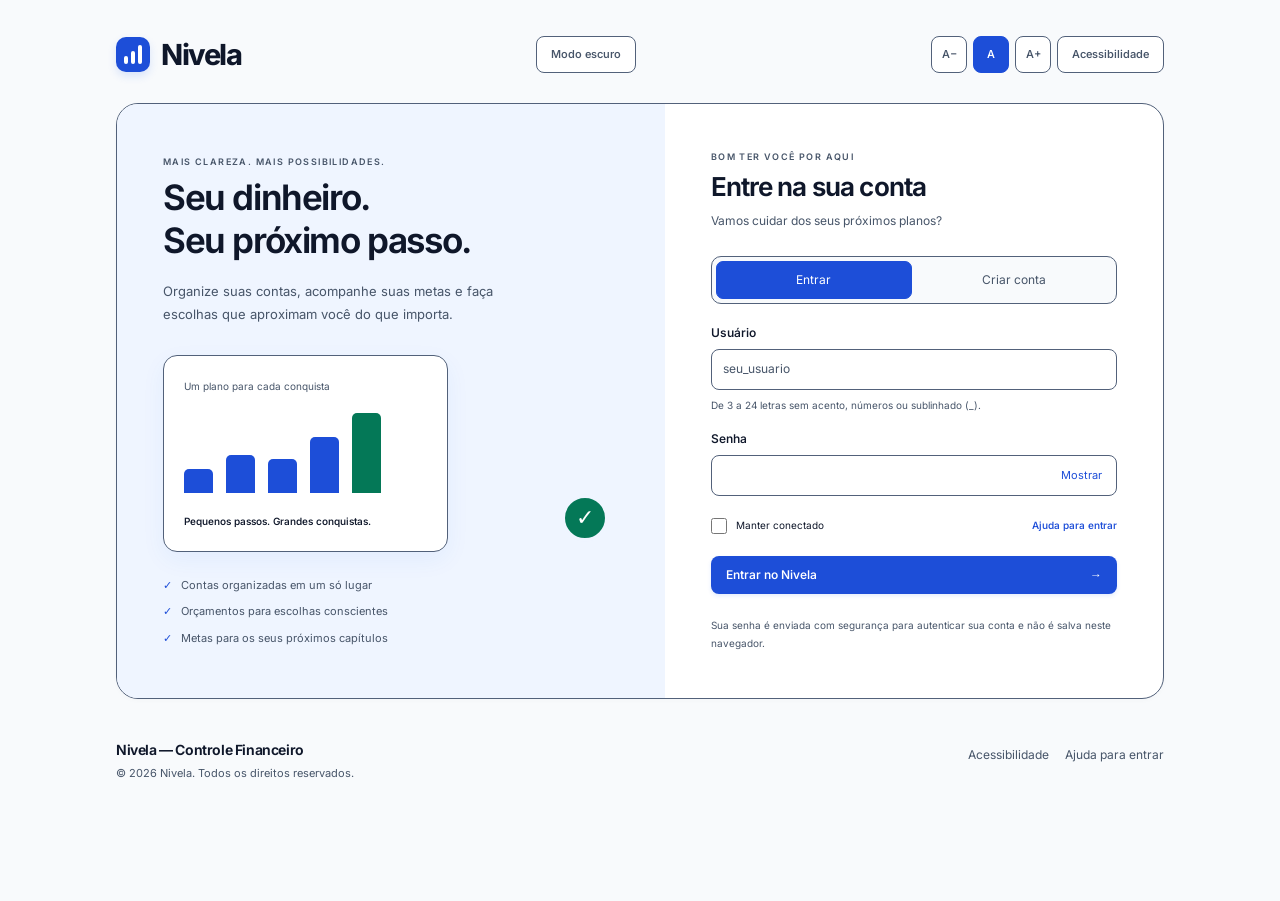
==== commit d7fd7d8e: "atualizando versao dos arquivos para evitar cache antigo" ====
--- a/index.html
+++ b/index.html
@@ -6,12 +6,12 @@
     <meta name="description" content="Nivela: um painel para acompanhar seu saldo, organizar despesas e planejar suas próximas conquistas.">
     <meta name="theme-color" content="#F8FAFC">
     <title>Nivela — Controle Financeiro</title>
-    <script src="assets/js/config.js"></script>
-    <script src="assets/js/session.js"></script>
-    <script src="assets/js/accessibility.js"></script>
+    <script src="assets/js/config.js?v=20261123"></script>
+    <script src="assets/js/session.js?v=20261123"></script>
+    <script src="assets/js/accessibility.js?v=20261123"></script>
     <link rel="icon" type="image/svg+xml" href="assets/favicon.svg">
-    <link rel="stylesheet" href="assets/css/style.css">
-    <link rel="stylesheet" href="assets/css/dashboard.css">
+    <link rel="stylesheet" href="assets/css/style.css?v=20261123">
+    <link rel="stylesheet" href="assets/css/dashboard.css?v=20261123">
     <link rel="preload" href="assets/fonts/inter-latin-variable.woff2" as="font" type="font/woff2" crossorigin>
   </head>
   <body>
@@ -278,8 +278,8 @@
     </dialog>
     <dialog class="app-dialog" id="delete-dialog" aria-labelledby="delete-title"><header class="dialog-header"><div><h2 id="delete-title">Excluir registro?</h2><p id="delete-description"></p></div><button class="dialog-close" type="button" data-close-dialog aria-label="Fechar confirmação">×</button></header><p class="form-error" role="alert" hidden></p><footer class="dialog-actions"><button class="button button-secondary" type="button" data-close-dialog>Cancelar</button><button class="button button-danger" type="button" id="confirm-delete">Excluir</button></footer></dialog>
 
-    <script src="assets/js/data.js"></script>
-    <script src="assets/js/app.js"></script>
-    <script src="assets/js/carousel.js"></script>
+    <script src="assets/js/data.js?v=20261123"></script>
+    <script src="assets/js/app.js?v=20261123"></script>
+    <script src="assets/js/carousel.js?v=20261123"></script>
   </body>
 </html>
